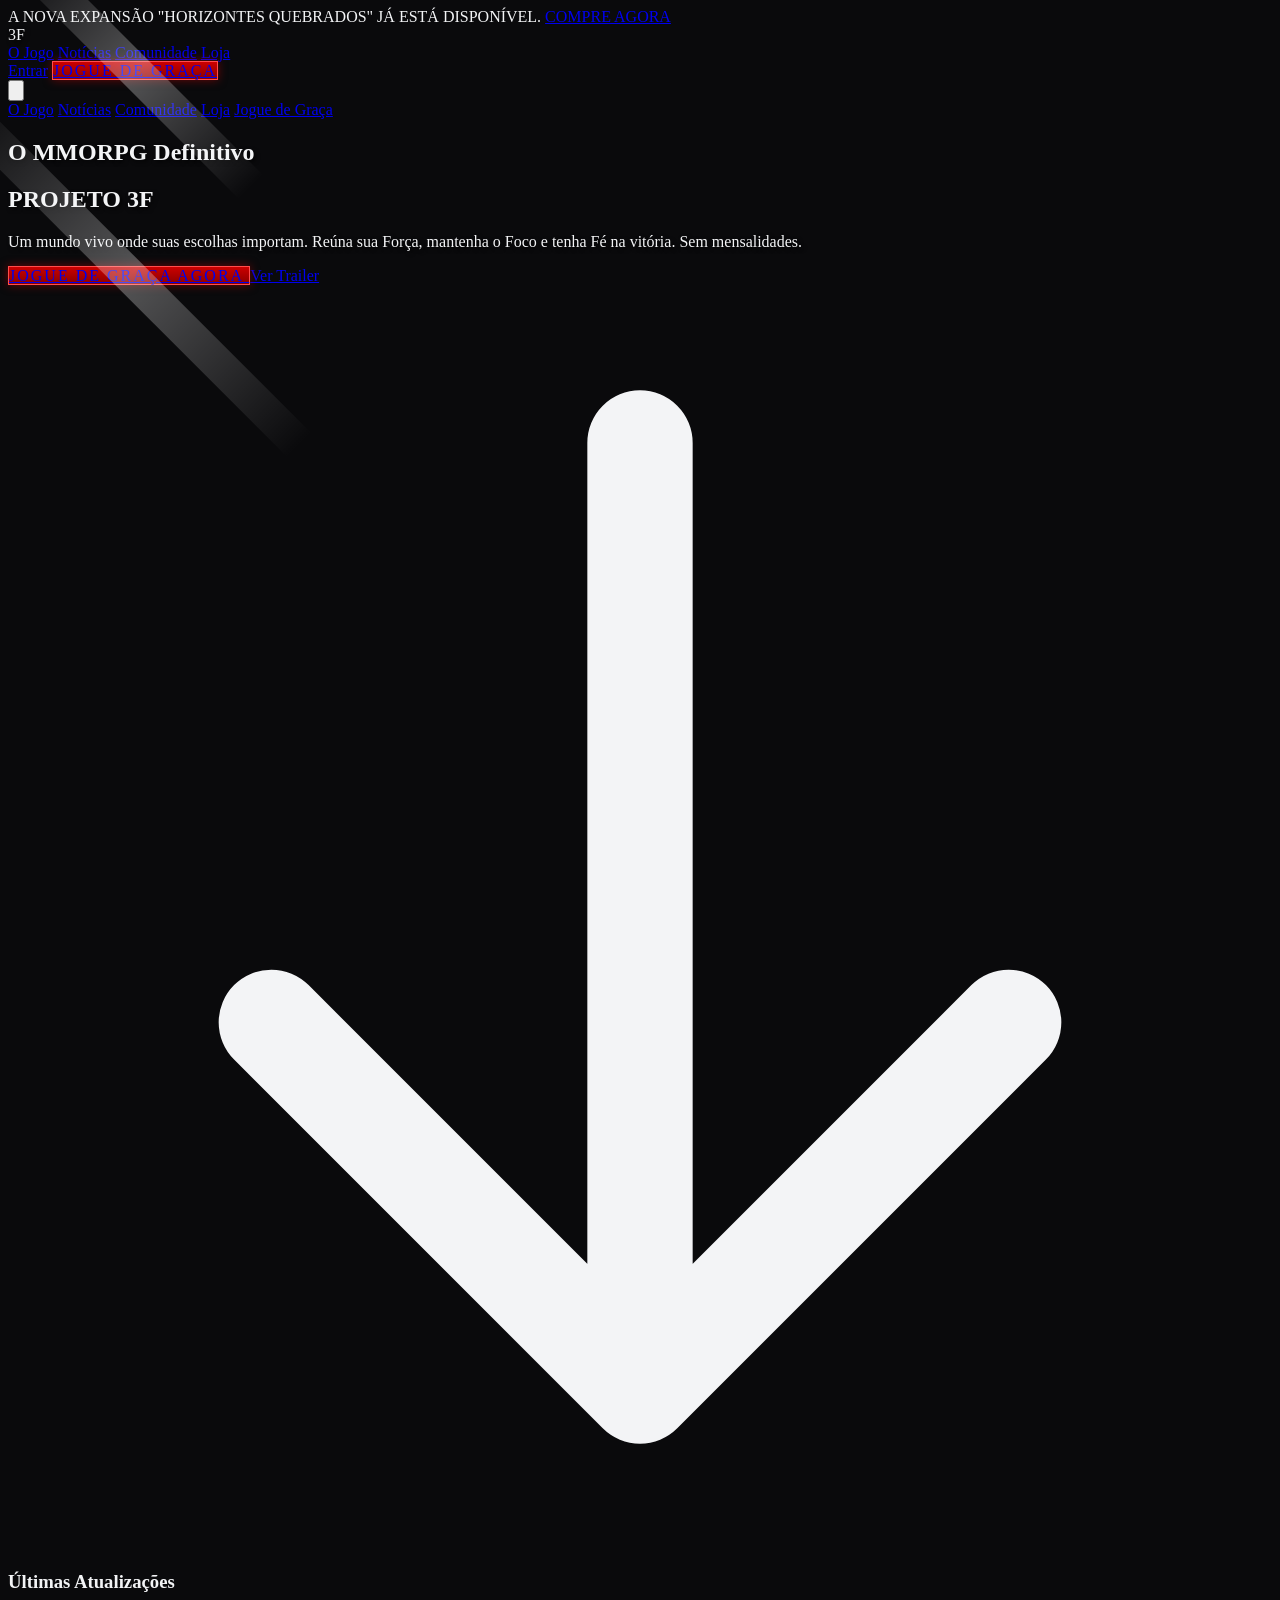
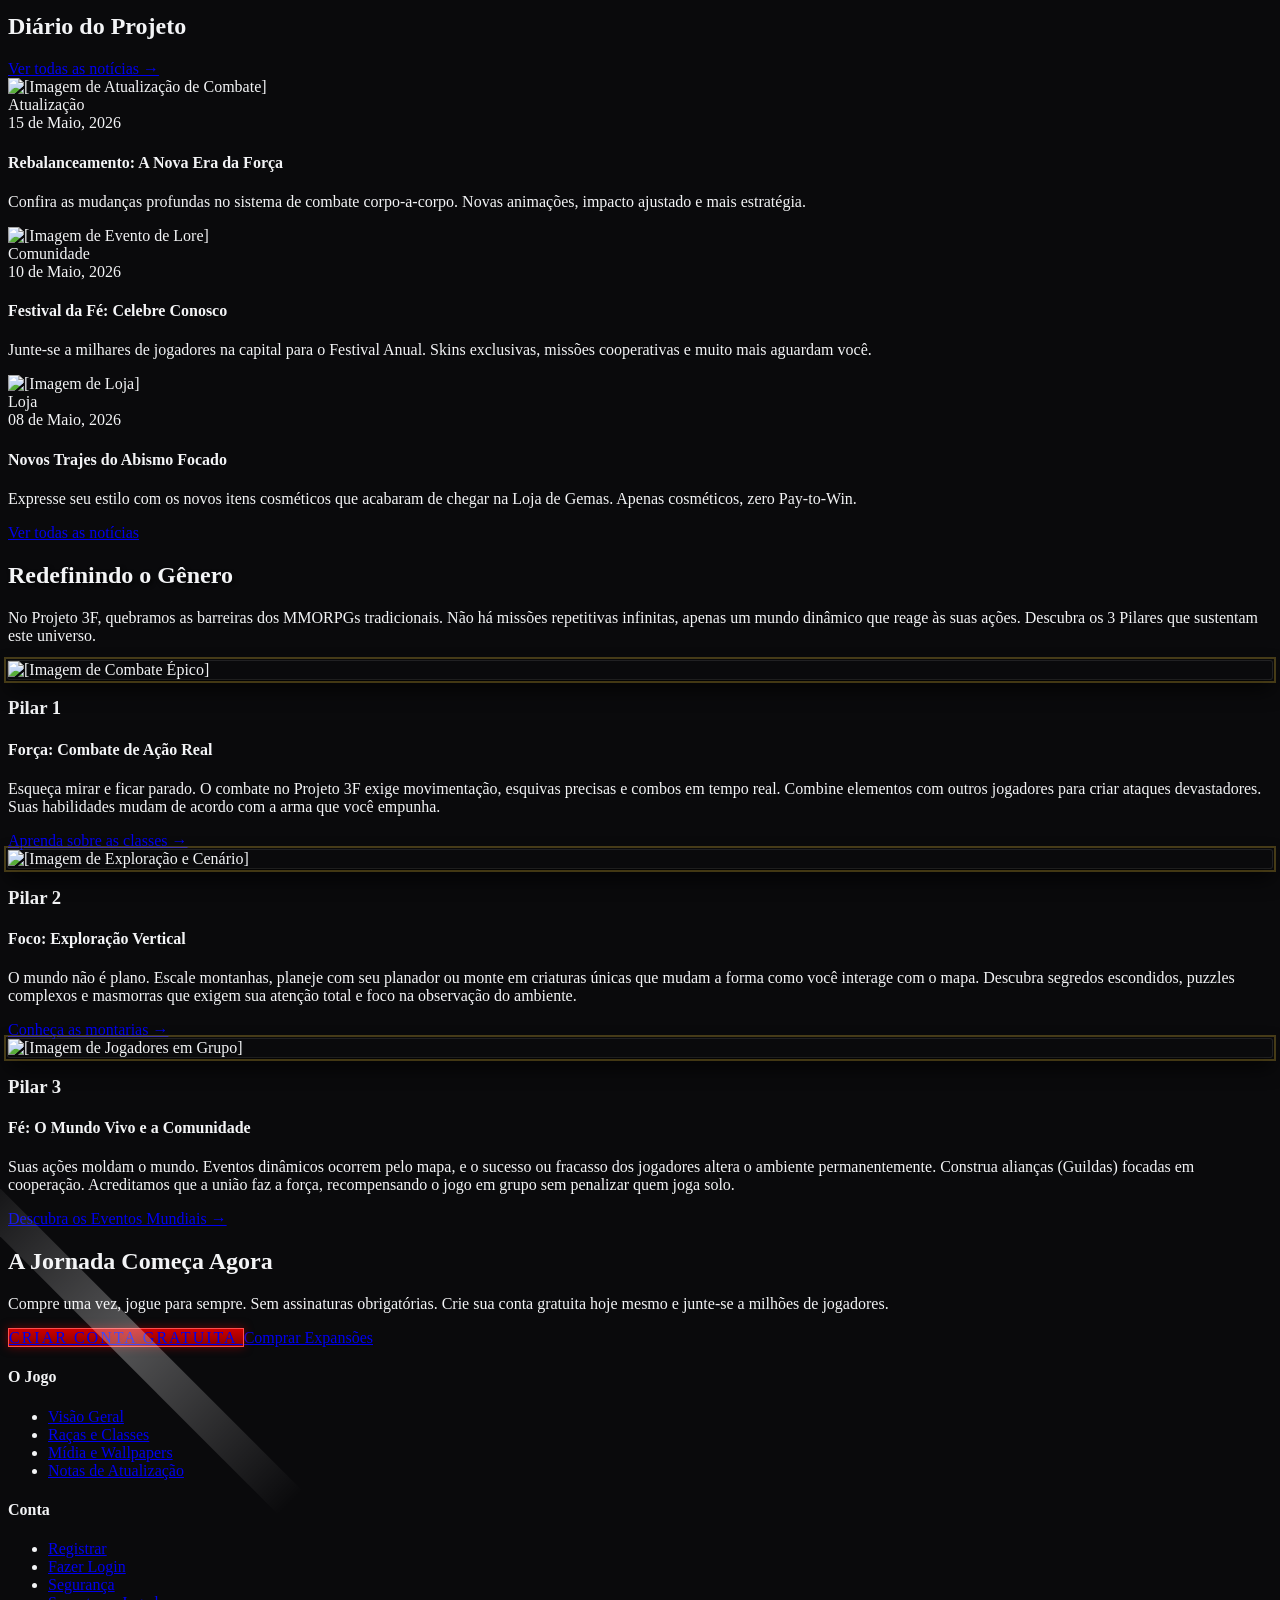
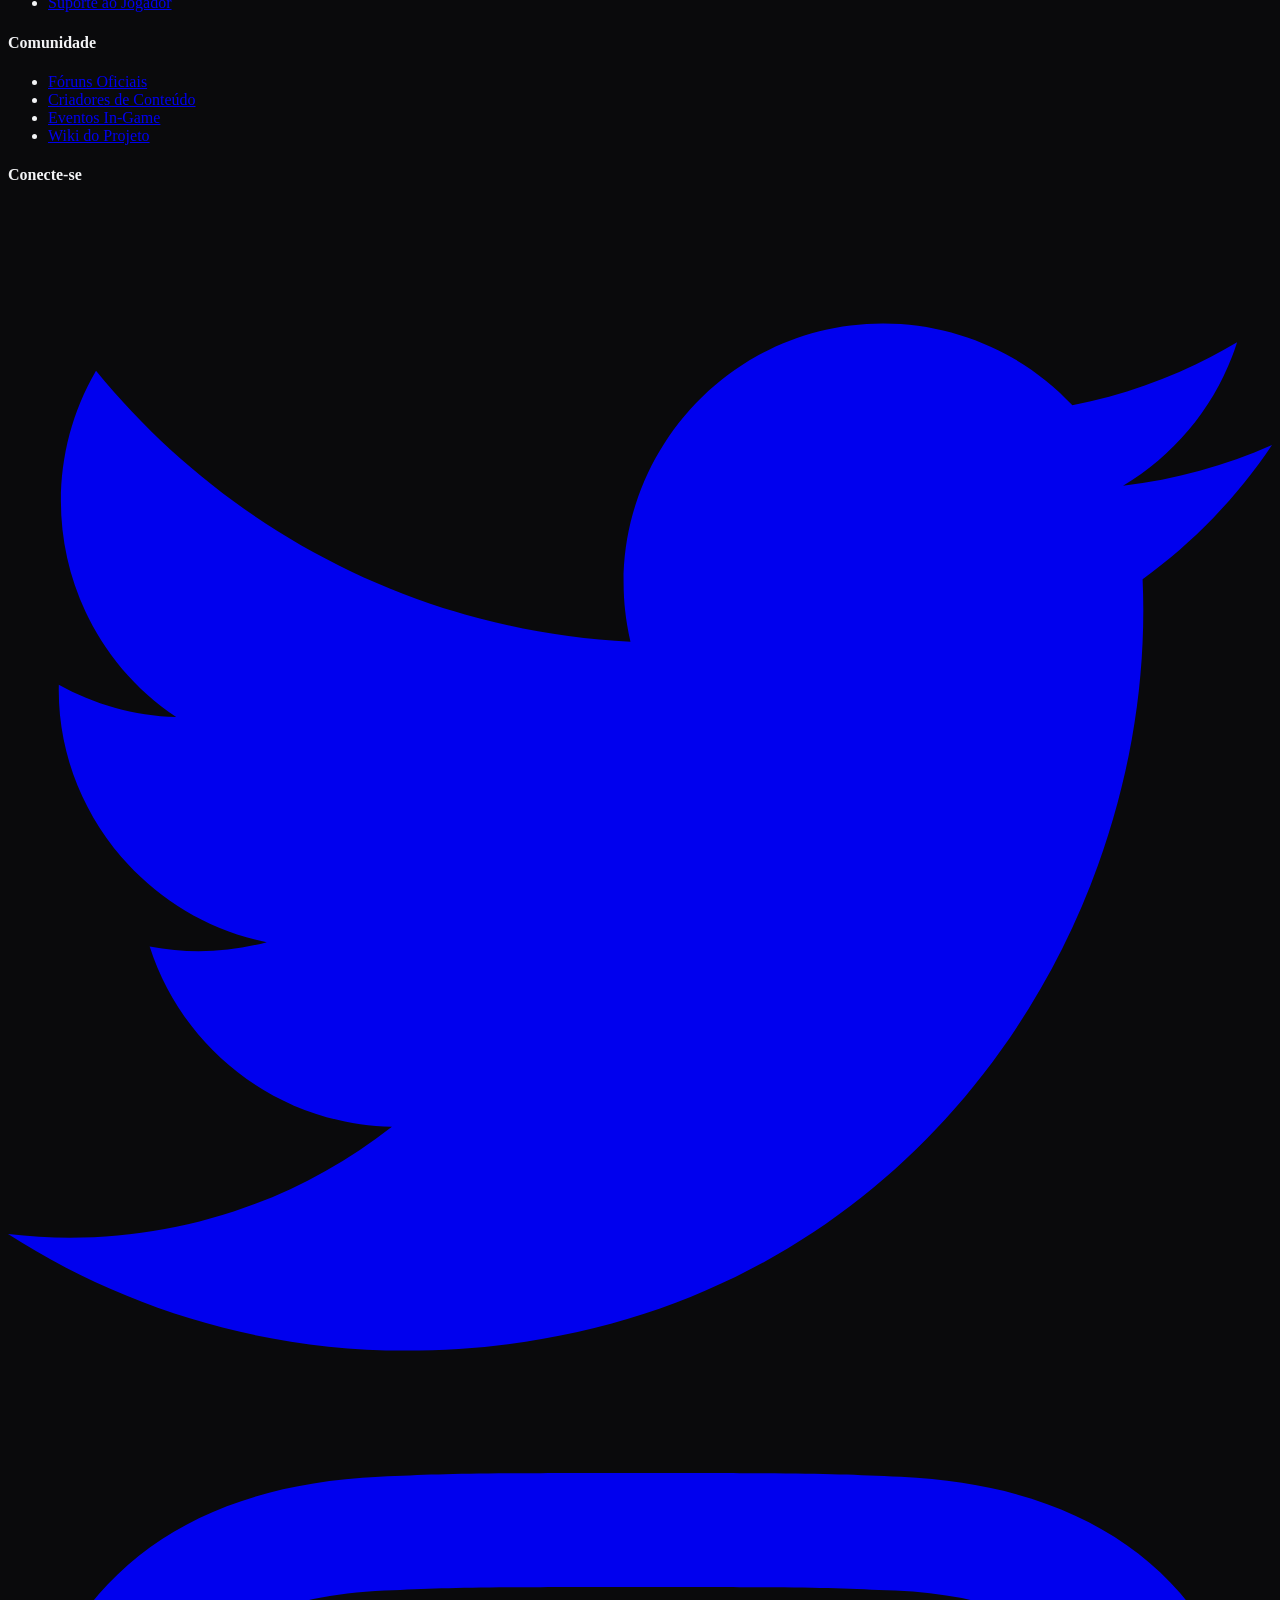
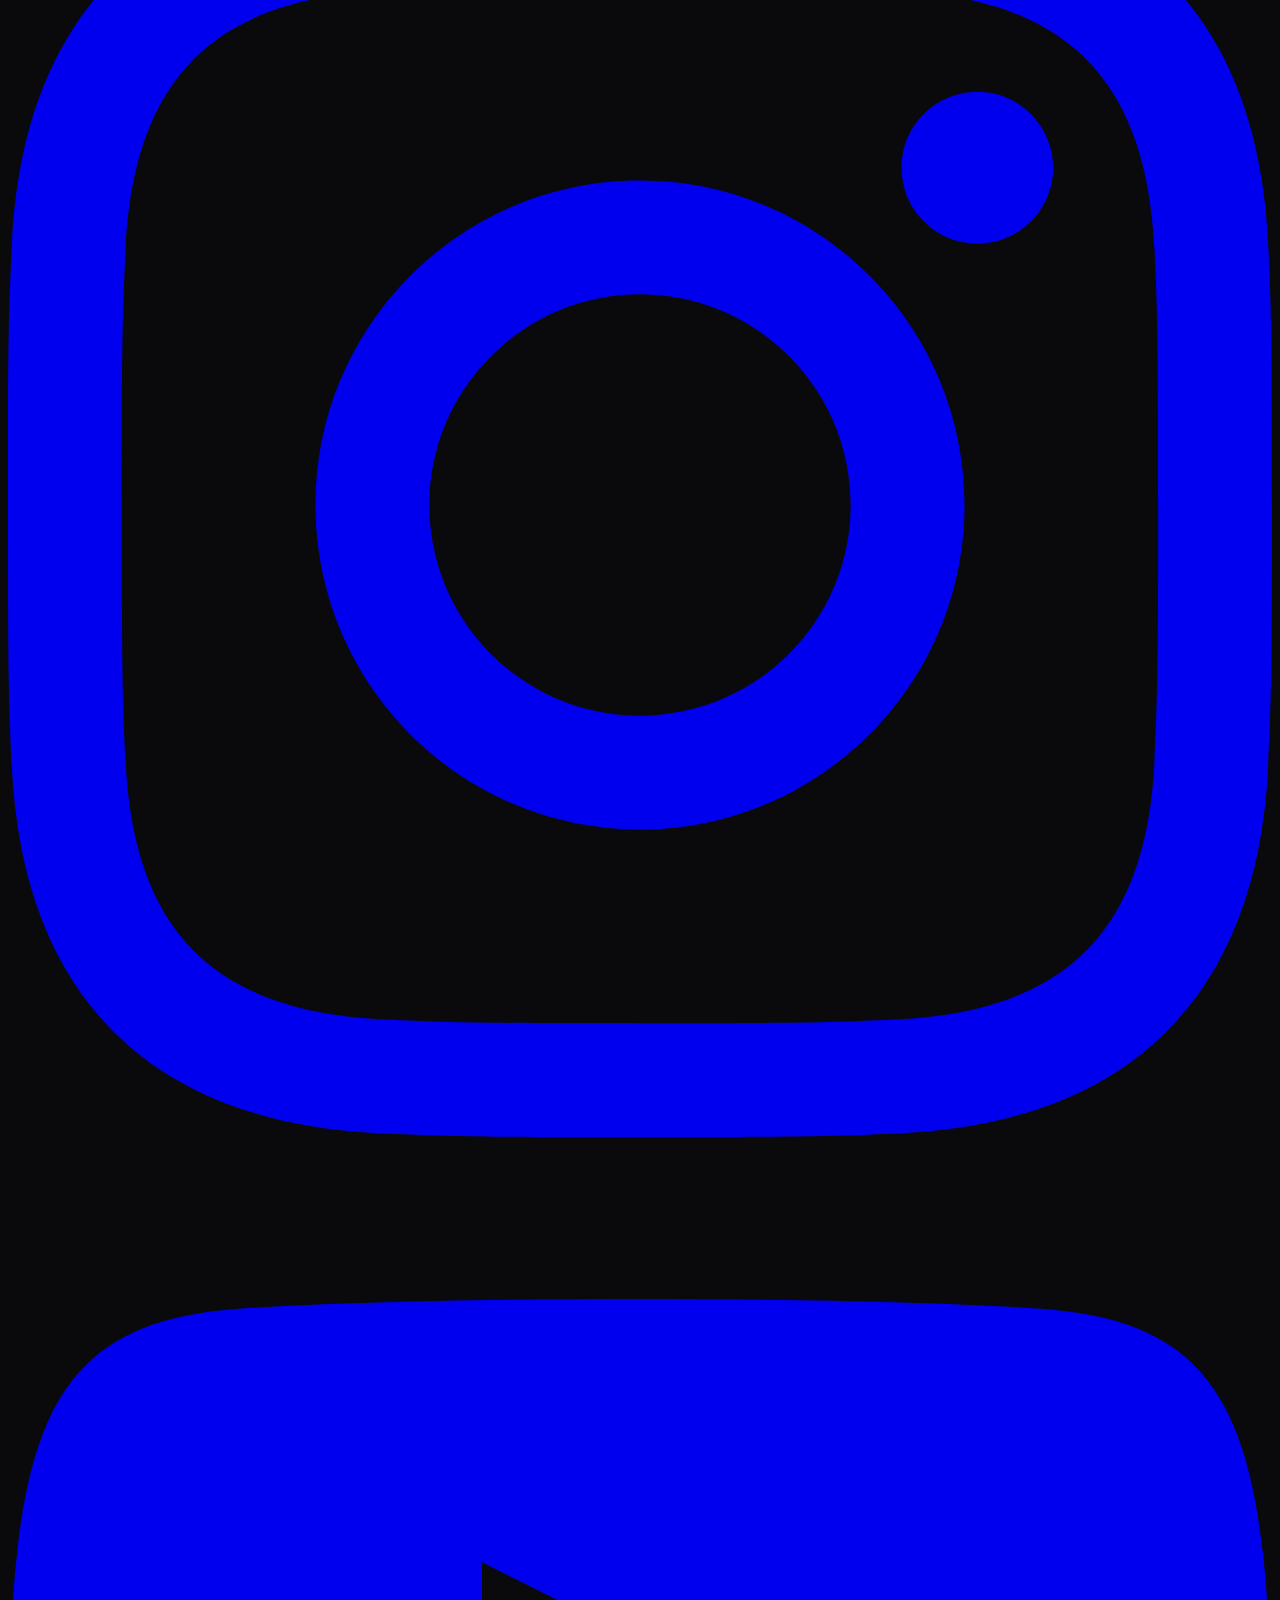
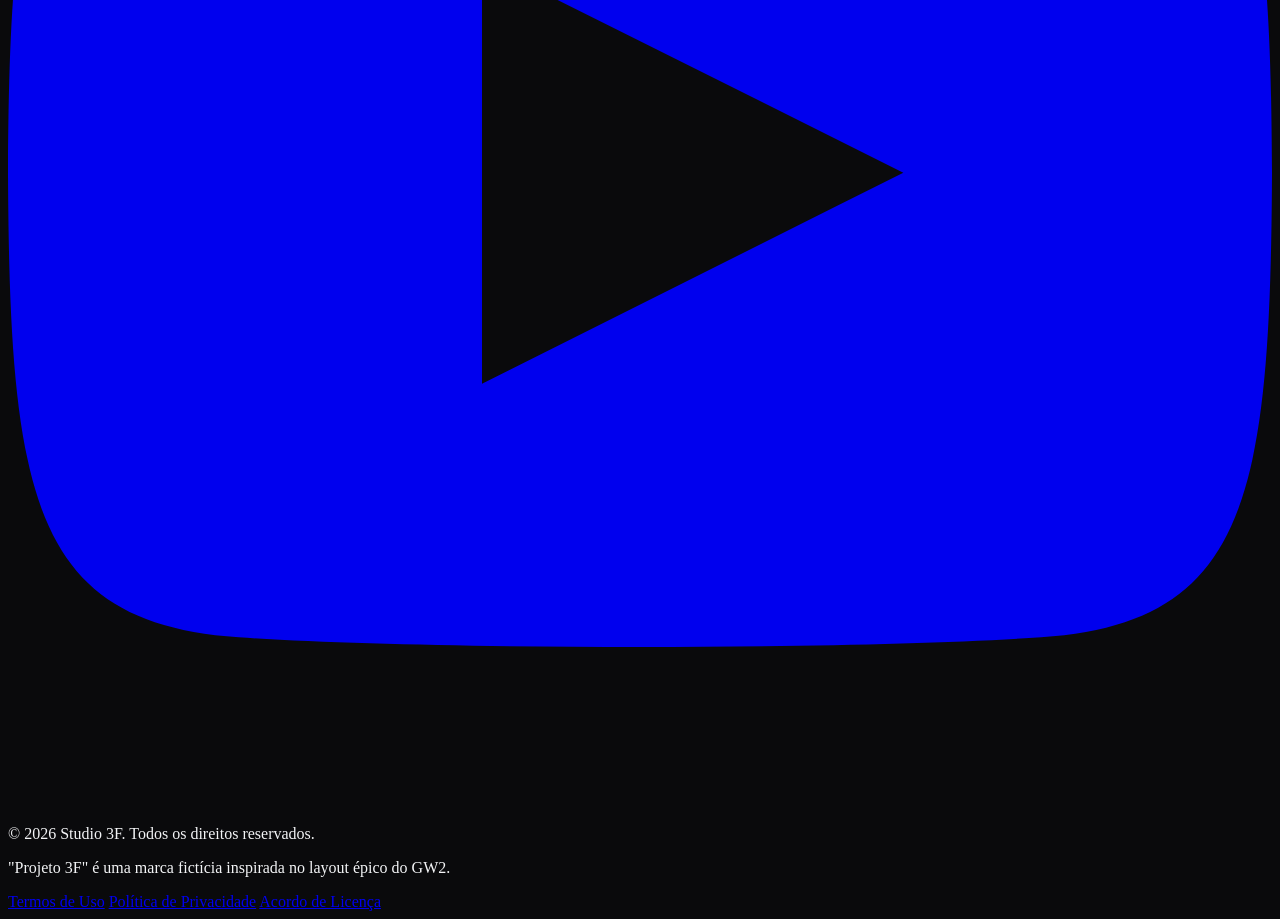
==== index.html @ ea194dcd "Adicionando o arquivo do site PJ 3F" ====
<!DOCTYPE html>
<html lang="pt-BR">
<head>
    <meta charset="UTF-8">
    <meta name="viewport" content="width=device-width, initial-scale=1.0">
    <title>Projeto 3F | Força, Foco e Fé</title>
    <script src="https://cdn.tailwindcss.com"></script>
    <link href="https://fonts.googleapis.com/css2?family=Cinzel:wght@400;600;700;900&family=Montserrat:wght@300;400;600;700&display=swap" rel="stylesheet">

    <script>
        tailwind.config = {
            theme: {
                extend: {
                    colors: {
                        'brand-dark': '#0a0a0c',
                        'brand-gray': '#1c1c1e',
                        'brand-red': '#cc0000',
                        'brand-red-light': '#ff1a1a',
                        'brand-gold': '#d4af37',
                    },
                    fontFamily: {
                        'title': ['Cinzel', 'serif'],
                        'body': ['Montserrat', 'sans-serif'],
                    },
                    backgroundImage: {
                        'hero-pattern': "linear-gradient(to bottom, rgba(10, 10, 12, 0.3), rgba(10, 10, 12, 1)), url('https://images.unsplash.com/photo-1605606127190-ea202ea74408?q=80&w=2000&auto=format&fit=crop')",
                        'section-pattern': "linear-gradient(to bottom, rgba(28, 28, 30, 0.95), rgba(10, 10, 12, 1)), url('https://images.unsplash.com/photo-1578662996442-48f60103fc96?q=80&w=1920&auto=format&fit=crop')",
                    }
                }
            }
        }
    </script>
    <style>
        body {
            background-color: #0a0a0c;
            color: #f3f4f6;
            overflow-x: hidden;
        }

        /* Botão Estilo GW2 */
        .btn-epic {
            background: linear-gradient(180deg, #cc0000 0%, #8b0000 100%);
            border: 1px solid #ff4d4d;
            box-shadow: 0 0 10px rgba(204, 0, 0, 0.5);
            transition: all 0.3s ease;
            text-transform: uppercase;
            letter-spacing: 2px;
            position: relative;
            overflow: hidden;
        }

        .btn-epic:hover {
            background: linear-gradient(180deg, #ff1a1a 0%, #cc0000 100%);
            box-shadow: 0 0 20px rgba(255, 26, 26, 0.8);
            transform: translateY(-2px);
        }

        .btn-epic::after {
            content: '';
            position: absolute;
            top: -50%;
            left: -50%;
            width: 200%;
            height: 200%;
            background: linear-gradient(to right, rgba(255,255,255,0) 0%, rgba(255,255,255,0.3) 50%, rgba(255,255,255,0) 100%);
            transform: rotate(45deg);
            animation: shine 3s infinite;
        }

        @keyframes shine {
            0% { left: -100%; }
            20% { left: 100%; }
            100% { left: 100%; }
        }

        /* Efeito de pincelada/borda rasgada nas imagens */
        .brush-border {
            border-radius: 2px;
            box-shadow: 0 0 0 1px rgba(255,255,255,0.1), 0 10px 20px rgba(0,0,0,0.8);
            position: relative;
        }

        .brush-border::before {
            content: '';
            position: absolute;
            inset: -4px;
            border: 2px solid #d4af37;
            opacity: 0.3;
            pointer-events: none;
        }

        /* Navbar Scrolled State */
        .nav-scrolled {
            background-color: rgba(10, 10, 12, 0.95);
            backdrop-filter: blur(10px);
            box-shadow: 0 4px 20px rgba(0, 0, 0, 0.8);
        }

        .text-shadow {
            text-shadow: 2px 2px 4px rgba(0,0,0,0.8);
        }
    </style>
</head>
<body class="font-body antialiased">

    <!-- Top Announcement Bar -->
    <div class="bg-brand-red text-white text-center py-2 text-sm font-semibold tracking-wider relative z-50">
        A NOVA EXPANSÃO "HORIZONTES QUEBRADOS" JÁ ESTÁ DISPONÍVEL. <a href="#" class="underline hover:text-brand-gold transition-colors">COMPRE AGORA</a>
    </div>

    <!-- Navigation -->
    <header id="navbar" class="fixed w-full top-0 transition-all duration-300 z-40 mt-9">
        <div class="max-w-7xl mx-auto px-4 sm:px-6 lg:px-8">
            <div class="flex justify-between items-center h-20">

                <!-- Logo -->
                <div class="flex-shrink-0 flex items-center cursor-pointer">
                    <span class="font-title font-black text-3xl text-white tracking-widest text-shadow">
                        3<span class="text-brand-red">F</span>
                    </span>
                </div>

                <!-- Desktop Menu -->
                <nav class="hidden md:flex space-x-8 items-center">
                    <a href="#o-jogo" class="text-gray-300 hover:text-white font-semibold text-sm tracking-widest uppercase transition-colors">O Jogo</a>
                    <a href="#noticias" class="text-gray-300 hover:text-white font-semibold text-sm tracking-widest uppercase transition-colors">Notícias</a>
                    <a href="#comunidade" class="text-gray-300 hover:text-white font-semibold text-sm tracking-widest uppercase transition-colors">Comunidade</a>
                    <a href="#loja" class="text-brand-gold hover:text-yellow-300 font-semibold text-sm tracking-widest uppercase transition-colors">Loja</a>
                </nav>

                <!-- CTA Buttons -->
                <div class="hidden md:flex items-center space-x-4">
                    <a href="#" class="text-gray-300 hover:text-white font-semibold text-sm uppercase">Entrar</a>
                    <a href="#" class="btn-epic text-white px-6 py-2 rounded font-title font-bold text-sm">
                        Jogue de Graça
                    </a>
                </div>

                <!-- Mobile menu button -->
                <div class="md:hidden flex items-center">
                    <button id="mobile-menu-btn" class="text-gray-300 hover:text-white focus:outline-none">
                        <svg class="h-8 w-8" fill="none" viewBox="0 0 24 24" stroke="currentColor">
                            <path stroke-linecap="round" stroke-linejoin="round" stroke-width="2" d="M4 6h16M4 12h16M4 18h16"/>
                        </svg>
                    </button>
                </div>
            </div>
        </div>

        <!-- Mobile Menu -->
        <div id="mobile-menu" class="hidden md:hidden bg-brand-dark border-t border-gray-800">
            <div class="px-2 pt-2 pb-3 space-y-1 sm:px-3">
                <a href="#o-jogo" class="block px-3 py-2 text-base font-medium text-gray-300 hover:text-white hover:bg-gray-800">O Jogo</a>
                <a href="#noticias" class="block px-3 py-2 text-base font-medium text-gray-300 hover:text-white hover:bg-gray-800">Notícias</a>
                <a href="#comunidade" class="block px-3 py-2 text-base font-medium text-gray-300 hover:text-white hover:bg-gray-800">Comunidade</a>
                <a href="#loja" class="block px-3 py-2 text-base font-medium text-brand-gold hover:text-yellow-300 hover:bg-gray-800">Loja</a>
                <a href="#" class="block px-3 py-2 text-base font-medium text-brand-red text-center mt-4 border border-brand-red rounded">Jogue de Graça</a>
            </div>
        </div>
    </header>

    <!-- Hero Section -->
    <section class="relative h-screen flex items-center justify-center bg-hero-pattern bg-cover bg-center bg-no-repeat bg-fixed">
        <div class="absolute inset-0 bg-gradient-to-t from-brand-dark via-transparent to-transparent"></div>

        <div class="relative z-10 text-center px-4 max-w-5xl mx-auto mt-20">
            <h2 class="text-brand-gold font-title tracking-[0.2em] text-sm md:text-xl mb-4 uppercase text-shadow">O MMORPG Definitivo</h2>
            <h1 class="font-title font-black text-5xl md:text-7xl lg:text-9xl text-white mb-6 tracking-tighter text-shadow leading-none">
                PROJETO <span class="text-brand-red">3F</span>
            </h1>
            <p class="text-lg md:text-2xl text-gray-300 mb-10 font-light max-w-3xl mx-auto text-shadow">
                Um mundo vivo onde suas escolhas importam. Reúna sua Força, mantenha o Foco e tenha Fé na vitória. Sem mensalidades.
            </p>
            <div class="flex flex-col sm:flex-row justify-center items-center gap-6">
                <a href="#" class="btn-epic text-white px-10 py-4 rounded font-title font-bold text-lg md:text-xl w-full sm:w-auto">
                    Jogue de Graça Agora
                </a>
                <a href="#" class="text-white hover:text-brand-gold border-b-2 border-transparent hover:border-brand-gold transition-all duration-300 font-semibold tracking-widest uppercase text-sm">
                    Ver Trailer
                </a>
            </div>
        </div>

        <!-- Scroll indicator -->
        <div class="absolute bottom-10 left-1/2 transform -translate-x-1/2 animate-bounce">
            <svg class="w-6 h-6 text-gray-400" fill="none" stroke="currentColor" viewBox="0 0 24 24">
                <path stroke-linecap="round" stroke-linejoin="round" stroke-width="2" d="M19 14l-7 7m0 0l-7-7m7 7V3"></path>
            </svg>
        </div>
    </section>

    <!-- Últimas Notícias (News Section) -->
    <section id="noticias" class="py-20 bg-brand-dark">
        <div class="max-w-7xl mx-auto px-4 sm:px-6 lg:px-8">
            <div class="flex justify-between items-end mb-12 border-b border-gray-800 pb-4">
                <div>
                    <h3 class="text-brand-red font-title text-xl tracking-widest uppercase mb-1">Últimas Atualizações</h3>
                    <h2 class="font-title text-3xl md:text-4xl font-bold text-white">Diário do Projeto</h2>
                </div>
                <a href="#" class="hidden md:block text-brand-gold hover:text-white transition-colors uppercase tracking-widest text-sm font-semibold">Ver todas as notícias &rarr;</a>
            </div>

            <div class="grid grid-cols-1 md:grid-cols-3 gap-8">
                <!-- Card 1 -->
                <article class="bg-brand-gray group cursor-pointer border border-gray-800 hover:border-brand-red transition-colors duration-300 rounded overflow-hidden">
                    <div class="h-48 overflow-hidden relative">
                        <div class="absolute inset-0 bg-black opacity-0 group-hover:opacity-20 transition-opacity z-10"></div>
                        <img src="https://images.unsplash.com/photo-1542751371-adc38448a05e?q=80&w=800&auto=format&fit=crop" alt="[Imagem de Atualização de Combate]" class="w-full h-full object-cover transform group-hover:scale-105 transition-transform duration-500">
                        <div class="absolute top-4 left-4 bg-brand-red text-white text-xs font-bold px-2 py-1 uppercase z-20">Atualização</div>
                    </div>
                    <div class="p-6">
                        <time class="text-gray-500 text-sm mb-2 block">15 de Maio, 2026</time>
                        <h4 class="font-title text-xl font-bold text-white mb-3 group-hover:text-brand-gold transition-colors">Rebalanceamento: A Nova Era da Força</h4>
                        <p class="text-gray-400 text-sm line-clamp-3">Confira as mudanças profundas no sistema de combate corpo-a-corpo. Novas animações, impacto ajustado e mais estratégia.</p>
                    </div>
                </article>

                <!-- Card 2 -->
                <article class="bg-brand-gray group cursor-pointer border border-gray-800 hover:border-brand-red transition-colors duration-300 rounded overflow-hidden">
                    <div class="h-48 overflow-hidden relative">
                        <div class="absolute inset-0 bg-black opacity-0 group-hover:opacity-20 transition-opacity z-10"></div>
                        <img src="https://images.unsplash.com/photo-1518709268805-4e9042af9f23?q=80&w=800&auto=format&fit=crop" alt="[Imagem de Evento de Lore]" class="w-full h-full object-cover transform group-hover:scale-105 transition-transform duration-500">
                        <div class="absolute top-4 left-4 bg-brand-gold text-brand-dark text-xs font-bold px-2 py-1 uppercase z-20">Comunidade</div>
                    </div>
                    <div class="p-6">
                        <time class="text-gray-500 text-sm mb-2 block">10 de Maio, 2026</time>
                        <h4 class="font-title text-xl font-bold text-white mb-3 group-hover:text-brand-gold transition-colors">Festival da Fé: Celebre Conosco</h4>
                        <p class="text-gray-400 text-sm line-clamp-3">Junte-se a milhares de jogadores na capital para o Festival Anual. Skins exclusivas, missões cooperativas e muito mais aguardam você.</p>
                    </div>
                </article>

                <!-- Card 3 -->
                <article class="bg-brand-gray group cursor-pointer border border-gray-800 hover:border-brand-red transition-colors duration-300 rounded overflow-hidden">
                    <div class="h-48 overflow-hidden relative">
                        <div class="absolute inset-0 bg-black opacity-0 group-hover:opacity-20 transition-opacity z-10"></div>
                        <img src="https://images.unsplash.com/photo-1604028297199-a314d5958f26?q=80&w=800&auto=format&fit=crop" alt="[Imagem de Loja]" class="w-full h-full object-cover transform group-hover:scale-105 transition-transform duration-500">
                        <div class="absolute top-4 left-4 bg-blue-600 text-white text-xs font-bold px-2 py-1 uppercase z-20">Loja</div>
                    </div>
                    <div class="p-6">
                        <time class="text-gray-500 text-sm mb-2 block">08 de Maio, 2026</time>
                        <h4 class="font-title text-xl font-bold text-white mb-3 group-hover:text-brand-gold transition-colors">Novos Trajes do Abismo Focado</h4>
                        <p class="text-gray-400 text-sm line-clamp-3">Expresse seu estilo com os novos itens cosméticos que acabaram de chegar na Loja de Gemas. Apenas cosméticos, zero Pay-to-Win.</p>
                    </div>
                </article>
            </div>

            <div class="mt-8 text-center md:hidden">
                <a href="#" class="text-brand-gold hover:text-white transition-colors uppercase tracking-widest text-sm font-semibold border-b border-brand-gold pb-1">Ver todas as notícias</a>
            </div>
        </div>
    </section>

    <!-- O Jogo (Features Section like GW2 "The Game" section) -->
    <section id="o-jogo" class="py-20 bg-section-pattern bg-cover bg-center bg-fixed">
        <div class="max-w-7xl mx-auto px-4 sm:px-6 lg:px-8">

            <!-- Intro -->
            <div class="text-center max-w-3xl mx-auto mb-20">
                <h2 class="font-title text-4xl md:text-5xl font-bold text-white mb-6 text-shadow">Redefinindo o Gênero</h2>
                <p class="text-gray-300 text-lg">No Projeto 3F, quebramos as barreiras dos MMORPGs tradicionais. Não há missões repetitivas infinitas, apenas um mundo dinâmico que reage às suas ações. Descubra os 3 Pilares que sustentam este universo.</p>
            </div>

            <!-- Feature 1: Força -->
            <div class="flex flex-col md:flex-row items-center gap-12 mb-24">
                <div class="w-full md:w-1/2">
                    <div class="brush-border">
                        <img src="https://images.unsplash.com/photo-1511512578047-dfb367046420?q=80&w=1000&auto=format&fit=crop" alt="[Imagem de Combate Épico]" class="w-full h-auto rounded">
                    </div>
                </div>
                <div class="w-full md:w-1/2">
                    <h3 class="text-brand-red font-title text-2xl mb-2 tracking-widest uppercase">Pilar 1</h3>
                    <h4 class="font-title text-3xl md:text-4xl font-bold text-white mb-6">Força: Combate de Ação Real</h4>
                    <p class="text-gray-300 mb-6 leading-relaxed">Esqueça mirar e ficar parado. O combate no Projeto 3F exige movimentação, esquivas precisas e combos em tempo real. Combine elementos com outros jogadores para criar ataques devastadores. Suas habilidades mudam de acordo com a arma que você empunha.</p>
                    <a href="#" class="text-white hover:text-brand-gold border-b border-brand-red pb-1 uppercase tracking-widest text-sm transition-colors">Aprenda sobre as classes &rarr;</a>
                </div>
            </div>

            <!-- Feature 2: Foco -->
            <div class="flex flex-col md:flex-row-reverse items-center gap-12 mb-24">
                <div class="w-full md:w-1/2">
                    <div class="brush-border">
                        <img src="https://images.unsplash.com/photo-1534447677768-be436bb09401?q=80&w=1000&auto=format&fit=crop" alt="[Imagem de Exploração e Cenário]" class="w-full h-auto rounded">
                    </div>
                </div>
                <div class="w-full md:w-1/2">
                    <h3 class="text-blue-500 font-title text-2xl mb-2 tracking-widest uppercase">Pilar 2</h3>
                    <h4 class="font-title text-3xl md:text-4xl font-bold text-white mb-6">Foco: Exploração Vertical</h4>
                    <p class="text-gray-300 mb-6 leading-relaxed">O mundo não é plano. Escale montanhas, planeje com seu planador ou monte em criaturas únicas que mudam a forma como você interage com o mapa. Descubra segredos escondidos, puzzles complexos e masmorras que exigem sua atenção total e foco na observação do ambiente.</p>
                    <a href="#" class="text-white hover:text-brand-gold border-b border-blue-500 pb-1 uppercase tracking-widest text-sm transition-colors">Conheça as montarias &rarr;</a>
                </div>
            </div>

            <!-- Feature 3: Fé -->
            <div class="flex flex-col md:flex-row items-center gap-12">
                <div class="w-full md:w-1/2">
                    <div class="brush-border">
                        <img src="https://images.unsplash.com/photo-1542751110-97427bbecf20?q=80&w=1000&auto=format&fit=crop" alt="[Imagem de Jogadores em Grupo]" class="w-full h-auto rounded">
                    </div>
                </div>
                <div class="w-full md:w-1/2">
                    <h3 class="text-brand-gold font-title text-2xl mb-2 tracking-widest uppercase">Pilar 3</h3>
                    <h4 class="font-title text-3xl md:text-4xl font-bold text-white mb-6">Fé: O Mundo Vivo e a Comunidade</h4>
                    <p class="text-gray-300 mb-6 leading-relaxed">Suas ações moldam o mundo. Eventos dinâmicos ocorrem pelo mapa, e o sucesso ou fracasso dos jogadores altera o ambiente permanentemente. Construa alianças (Guildas) focadas em cooperação. Acreditamos que a união faz a força, recompensando o jogo em grupo sem penalizar quem joga solo.</p>
                    <a href="#" class="text-white hover:text-brand-gold border-b border-brand-gold pb-1 uppercase tracking-widest text-sm transition-colors">Descubra os Eventos Mundiais &rarr;</a>
                </div>
            </div>

        </div>
    </section>

    <!-- Bottom CTA Section -->
    <section class="py-24 bg-brand-dark relative border-t-4 border-brand-red">
        <div class="absolute inset-0 opacity-10 bg-[url('https://www.transparenttextures.com/patterns/stardust.png')]"></div>
        <div class="max-w-4xl mx-auto px-4 text-center relative z-10">
            <h2 class="font-title font-bold text-4xl md:text-5xl text-white mb-6">A Jornada Começa Agora</h2>
            <p class="text-gray-400 text-xl mb-10">Compre uma vez, jogue para sempre. Sem assinaturas obrigatórias. Crie sua conta gratuita hoje mesmo e junte-se a milhões de jogadores.</p>
            <div class="flex flex-col sm:flex-row justify-center gap-4">
                <a href="#" class="btn-epic text-white px-8 py-4 rounded font-title font-bold text-lg w-full sm:w-auto">
                    Criar Conta Gratuita
                </a>
                <a href="#" class="bg-brand-gray border border-gray-600 hover:border-brand-gold hover:text-brand-gold text-white px-8 py-4 rounded font-title font-bold text-lg w-full sm:w-auto transition-all">
                    Comprar Expansões
                </a>
            </div>
        </div>
    </section>

    <!-- Footer -->
    <footer class="bg-[#050505] pt-16 pb-8 border-t border-gray-900">
        <div class="max-w-7xl mx-auto px-4 sm:px-6 lg:px-8">
            <div class="grid grid-cols-2 md:grid-cols-4 gap-8 mb-12">
                <!-- Col 1 -->
                <div>
                    <h4 class="font-title text-white font-bold mb-4 uppercase tracking-wider">O Jogo</h4>
                    <ul class="space-y-2 text-sm text-gray-400">
                        <li><a href="#" class="hover:text-brand-red transition-colors">Visão Geral</a></li>
                        <li><a href="#" class="hover:text-brand-red transition-colors">Raças e Classes</a></li>
                        <li><a href="#" class="hover:text-brand-red transition-colors">Mídia e Wallpapers</a></li>
                        <li><a href="#" class="hover:text-brand-red transition-colors">Notas de Atualização</a></li>
                    </ul>
                </div>
                <!-- Col 2 -->
                <div>
                    <h4 class="font-title text-white font-bold mb-4 uppercase tracking-wider">Conta</h4>
                    <ul class="space-y-2 text-sm text-gray-400">
                        <li><a href="#" class="hover:text-brand-red transition-colors">Registrar</a></li>
                        <li><a href="#" class="hover:text-brand-red transition-colors">Fazer Login</a></li>
                        <li><a href="#" class="hover:text-brand-red transition-colors">Segurança</a></li>
                        <li><a href="#" class="hover:text-brand-red transition-colors">Suporte ao Jogador</a></li>
                    </ul>
                </div>
                <!-- Col 3 -->
                <div>
                    <h4 class="font-title text-white font-bold mb-4 uppercase tracking-wider">Comunidade</h4>
                    <ul class="space-y-2 text-sm text-gray-400">
                        <li><a href="#" class="hover:text-brand-red transition-colors">Fóruns Oficiais</a></li>
                        <li><a href="#" class="hover:text-brand-red transition-colors">Criadores de Conteúdo</a></li>
                        <li><a href="#" class="hover:text-brand-red transition-colors">Eventos In-Game</a></li>
                        <li><a href="#" class="hover:text-brand-red transition-colors">Wiki do Projeto</a></li>
                    </ul>
                </div>
                <!-- Col 4 -->
                <div>
                    <h4 class="font-title text-white font-bold mb-4 uppercase tracking-wider">Conecte-se</h4>
                    <div class="flex space-x-4">
                        <!-- Redes Sociais Icons (SVG simples) -->
                        <a href="#" class="text-gray-400 hover:text-white transition-colors">
                            <svg class="w-6 h-6" fill="currentColor" viewBox="0 0 24 24"><path d="M24 4.557c-.883.392-1.832.656-2.828.775 1.017-.609 1.798-1.574 2.165-2.724-.951.564-2.005.974-3.127 1.195-.897-.957-2.178-1.555-3.594-1.555-3.179 0-5.515 2.966-4.797 6.045-4.091-.205-7.719-2.165-10.148-5.144-1.29 2.213-.669 5.108 1.523 6.574-.806-.026-1.566-.247-2.229-.616-.054 2.281 1.581 4.415 3.949 4.89-.693.188-1.452.232-2.224.084.626 1.956 2.444 3.379 4.6 3.419-2.07 1.623-4.678 2.348-7.29 2.04 2.179 1.397 4.768 2.212 7.548 2.212 9.142 0 14.307-7.721 13.995-14.646.962-.695 1.797-1.562 2.457-2.549z"/></svg>
                        </a>
                        <a href="#" class="text-gray-400 hover:text-white transition-colors">
                            <svg class="w-6 h-6" fill="currentColor" viewBox="0 0 24 24"><path d="M12 2.163c3.204 0 3.584.012 4.85.07 3.252.148 4.771 1.691 4.919 4.919.058 1.265.069 1.645.069 4.849 0 3.205-.012 3.584-.069 4.849-.149 3.225-1.664 4.771-4.919 4.919-1.266.058-1.644.07-4.85.07-3.204 0-3.584-.012-4.849-.07-3.26-.149-4.771-1.699-4.919-4.92-.058-1.265-.07-1.644-.07-4.849 0-3.204.013-3.583.07-4.849.149-3.227 1.664-4.771 4.919-4.919 1.266-.057 1.645-.069 4.849-.069zm0-2.163c-3.259 0-3.667.014-4.947.072-4.358.2-6.78 2.618-6.98 6.98-.059 1.281-.073 1.689-.073 4.948 0 3.259.014 3.668.072 4.948.2 4.358 2.618 6.78 6.98 6.98 1.281.058 1.689.072 4.948.072 3.259 0 3.668-.014 4.948-.072 4.354-.2 6.782-2.618 6.979-6.98.059-1.28.073-1.689.073-4.948 0-3.259-.014-3.667-.072-4.947-.196-4.354-2.617-6.78-6.979-6.98-1.281-.059-1.69-.073-4.949-.073zm0 5.838c-3.403 0-6.162 2.759-6.162 6.162s2.759 6.163 6.162 6.163 6.162-2.759 6.162-6.163c0-3.403-2.759-6.162-6.162-6.162zm0 10.162c-2.209 0-4-1.79-4-4 0-2.209 1.791-4 4-4s4 1.791 4 4c0 2.21-1.791 4-4 4zm6.406-11.845c-.796 0-1.441.645-1.441 1.44s.645 1.44 1.441 1.44c.795 0 1.439-.645 1.439-1.44s-.644-1.44-1.439-1.44z"/></svg>
                        </a>
                        <a href="#" class="text-gray-400 hover:text-white transition-colors">
                            <svg class="w-6 h-6" fill="currentColor" viewBox="0 0 24 24"><path d="M19.615 3.184c-3.604-.246-11.631-.245-15.23 0-3.897.266-4.356 2.62-4.385 8.816.029 6.185.484 8.549 4.385 8.816 3.6.245 11.626.246 15.23 0 3.897-.266 4.356-2.62 4.385-8.816-.029-6.185-.484-8.549-4.385-8.816zm-10.615 12.816v-8l8 3.993-8 4.007z"/></svg>
                        </a>
                    </div>
                </div>
            </div>

            <div class="border-t border-gray-800 pt-8 flex flex-col md:flex-row justify-between items-center text-xs text-gray-500">
                <div class="mb-4 md:mb-0 text-center md:text-left">
                    <p>&copy; 2026 Studio 3F. Todos os direitos reservados.</p>
                    <p class="mt-1">"Projeto 3F" é uma marca fictícia inspirada no layout épico do GW2.</p>
                </div>
                <div class="flex flex-wrap justify-center gap-4">
                    <a href="#" class="hover:text-gray-300">Termos de Uso</a>
                    <a href="#" class="hover:text-gray-300">Política de Privacidade</a>
                    <a href="#" class="hover:text-gray-300">Acordo de Licença</a>
                </div>
            </div>
        </div>
    </footer>

    <!-- Scripts para interação -->
    <script>
        // Navbar Scroll Effect (Igual ao site do GW2, fixando ao rolar)
        const navbar = document.getElementById('navbar');
        const announcementBar = document.querySelector('.bg-brand-red');

        window.addEventListener('scroll', () => {
            if (window.scrollY > 10) {
                navbar.classList.add('nav-scrolled');
                navbar.classList.remove('mt-9'); // Remove a margem da barra de anúncios
                navbar.style.top = '0';
            } else {
                navbar.classList.remove('nav-scrolled');
                navbar.classList.add('mt-9');
            }
        });

        // Mobile Menu Toggle
        const mobileBtn = document.getElementById('mobile-menu-btn');
        const mobileMenu = document.getElementById('mobile-menu');

        mobileBtn.addEventListener('click', () => {
            mobileMenu.classList.toggle('hidden');
        });

        // Smooth scroll para âncoras (opcional)
        document.querySelectorAll('a[href^="#"]').forEach(anchor => {
            anchor.addEventListener('click', function (e) {
                e.preventDefault();
                const targetId = this.getAttribute('href');
                if(targetId === '#') return;

                const targetElement = document.querySelector(targetId);
                if(targetElement) {
                    // Compensa o tamanho do header fixo
                    const headerOffset = 80;
                    const elementPosition = targetElement.getBoundingClientRect().top;
                    const offsetPosition = elementPosition + window.pageYOffset - headerOffset;

                    window.scrollTo({
                        top: offsetPosition,
                        behavior: "smooth"
                    });
                }
                // Fecha menu mobile ao clicar
                if(!mobileMenu.classList.contains('hidden')) {
                    mobileMenu.classList.add('hidden');
                }
            });
        });
    </script>
</body>
</html>
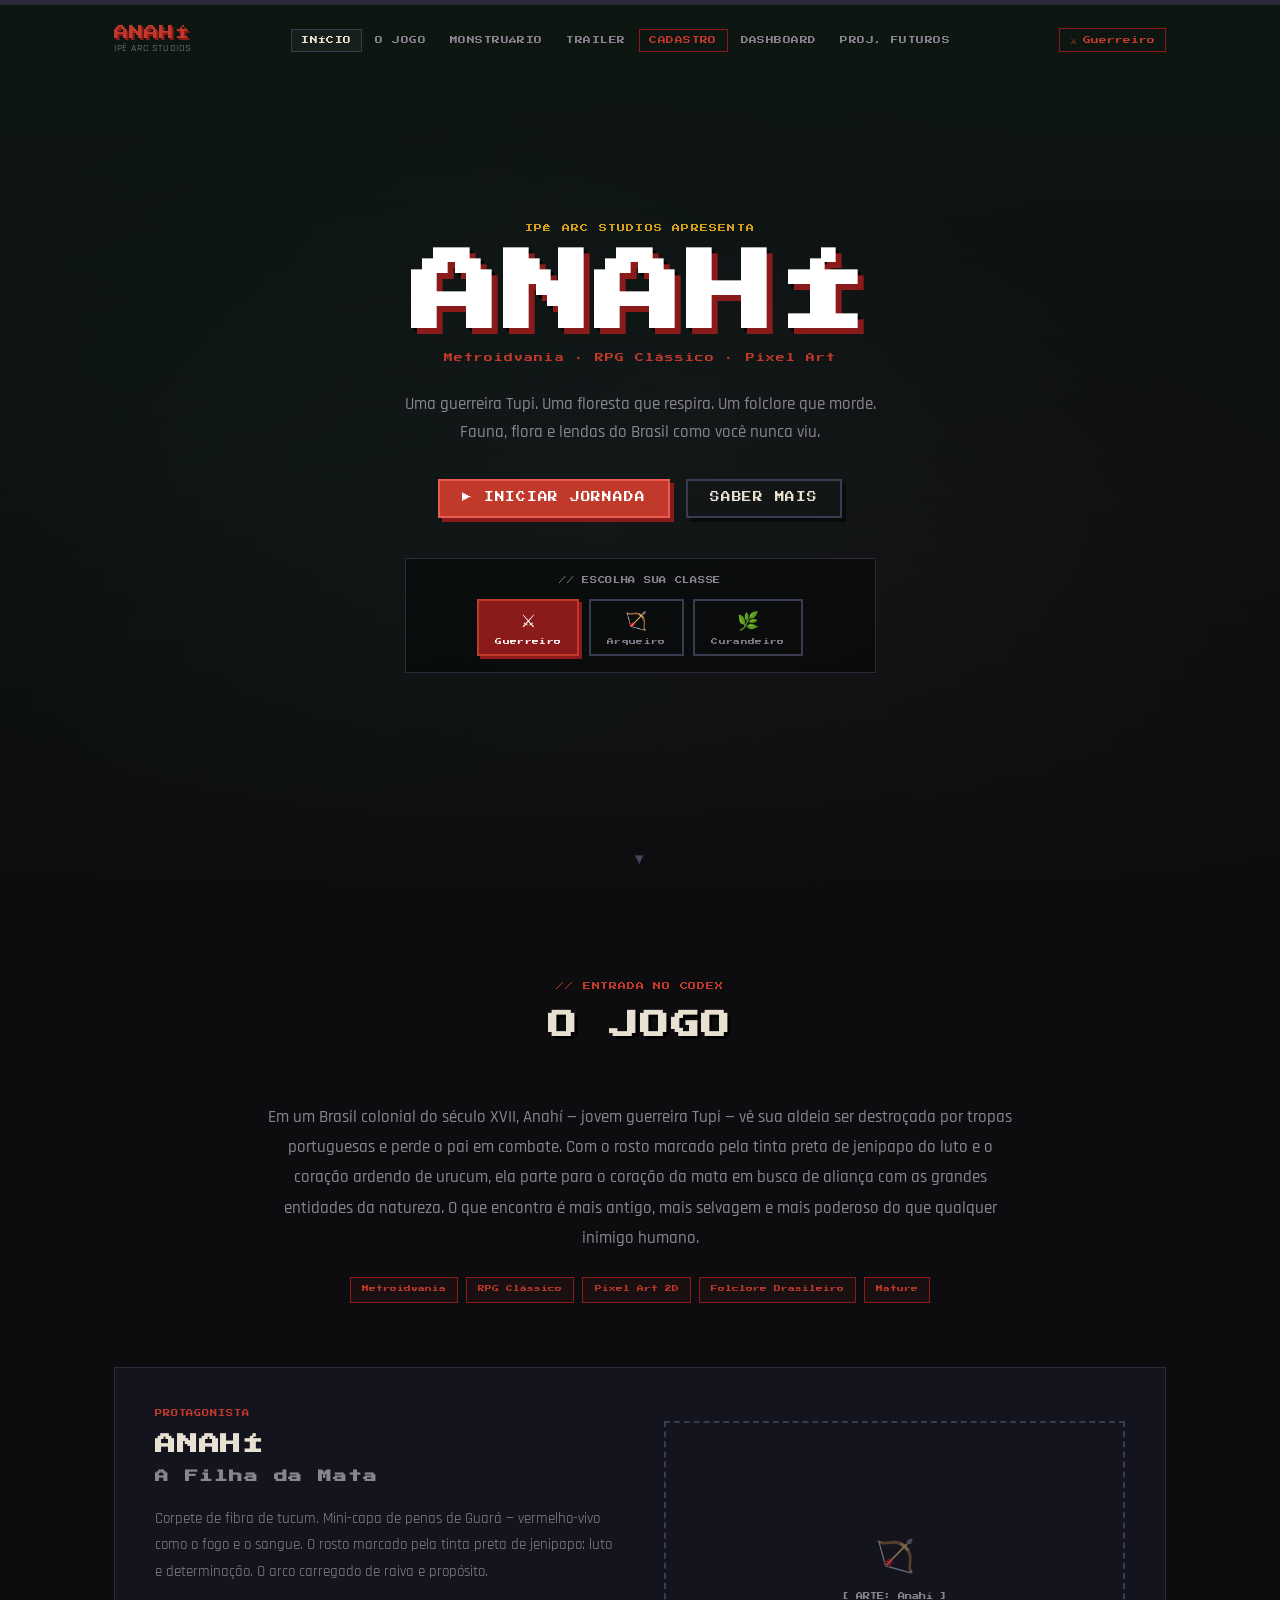
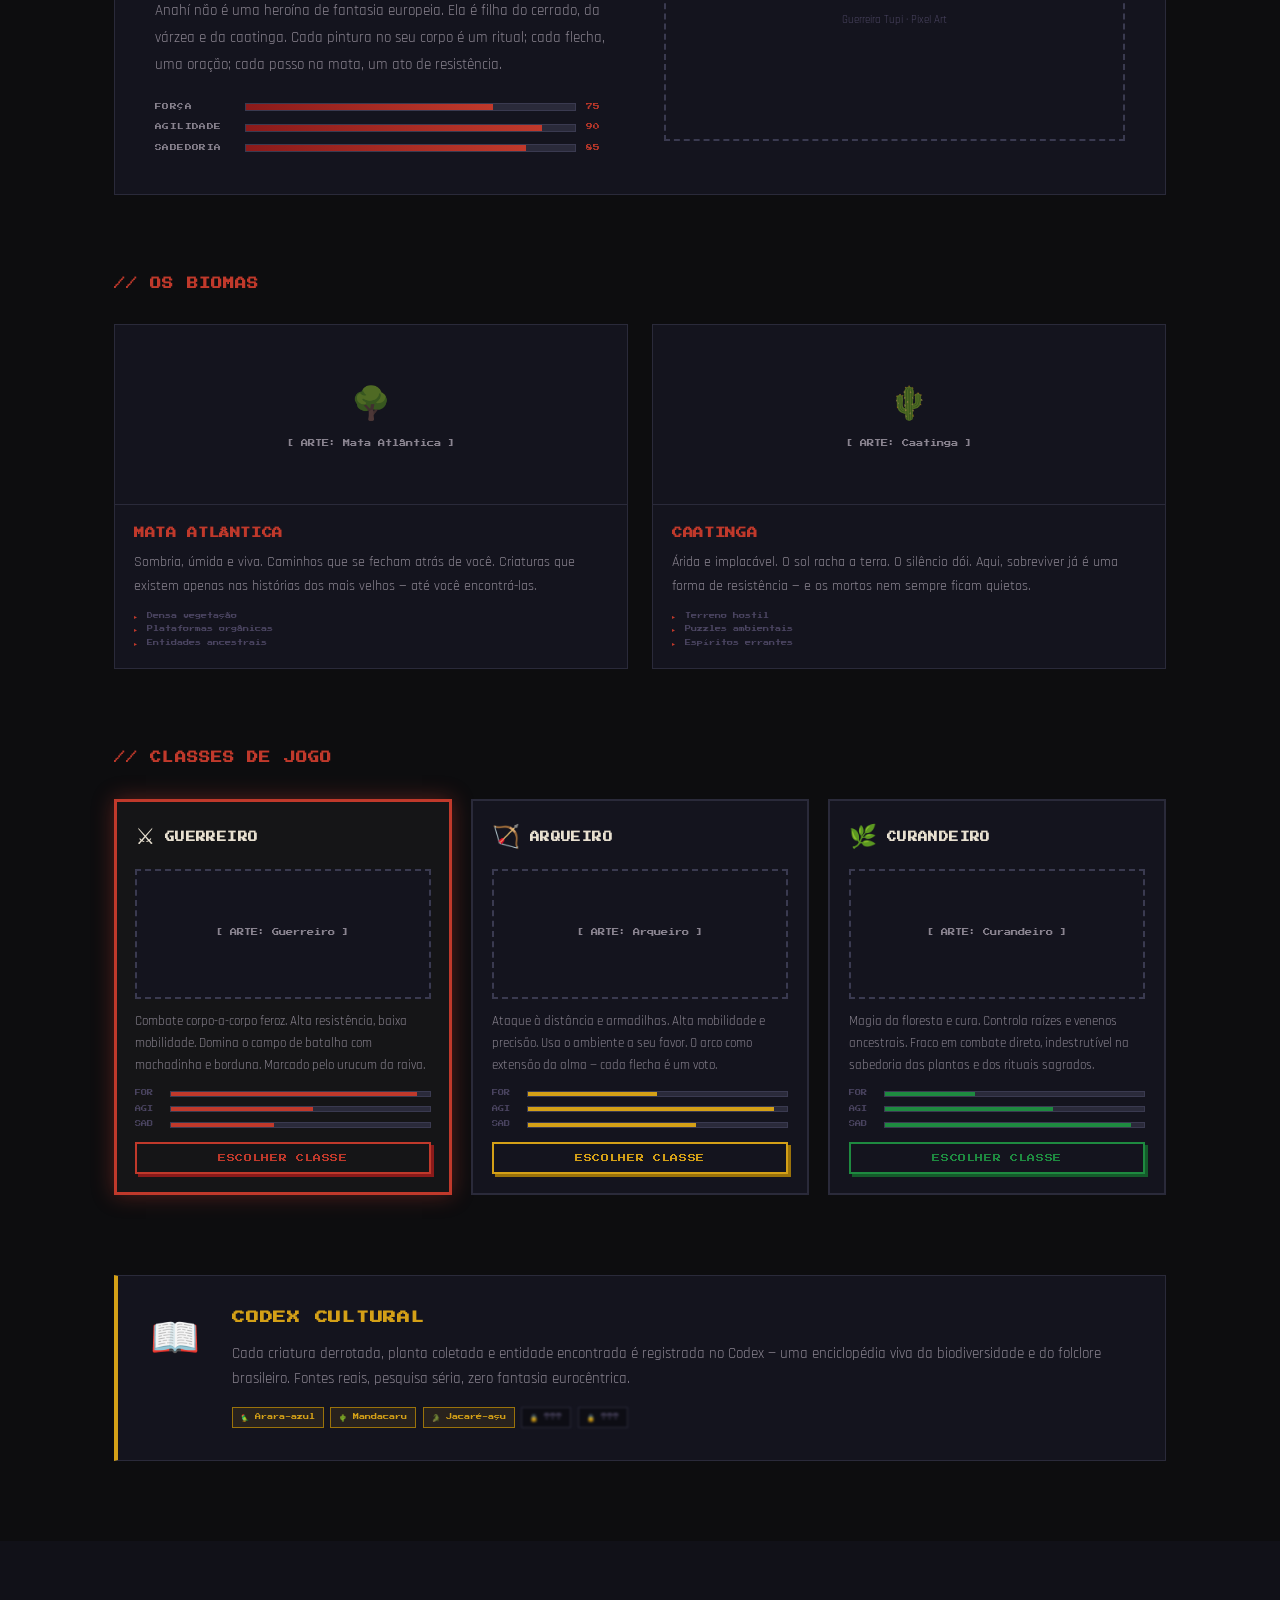
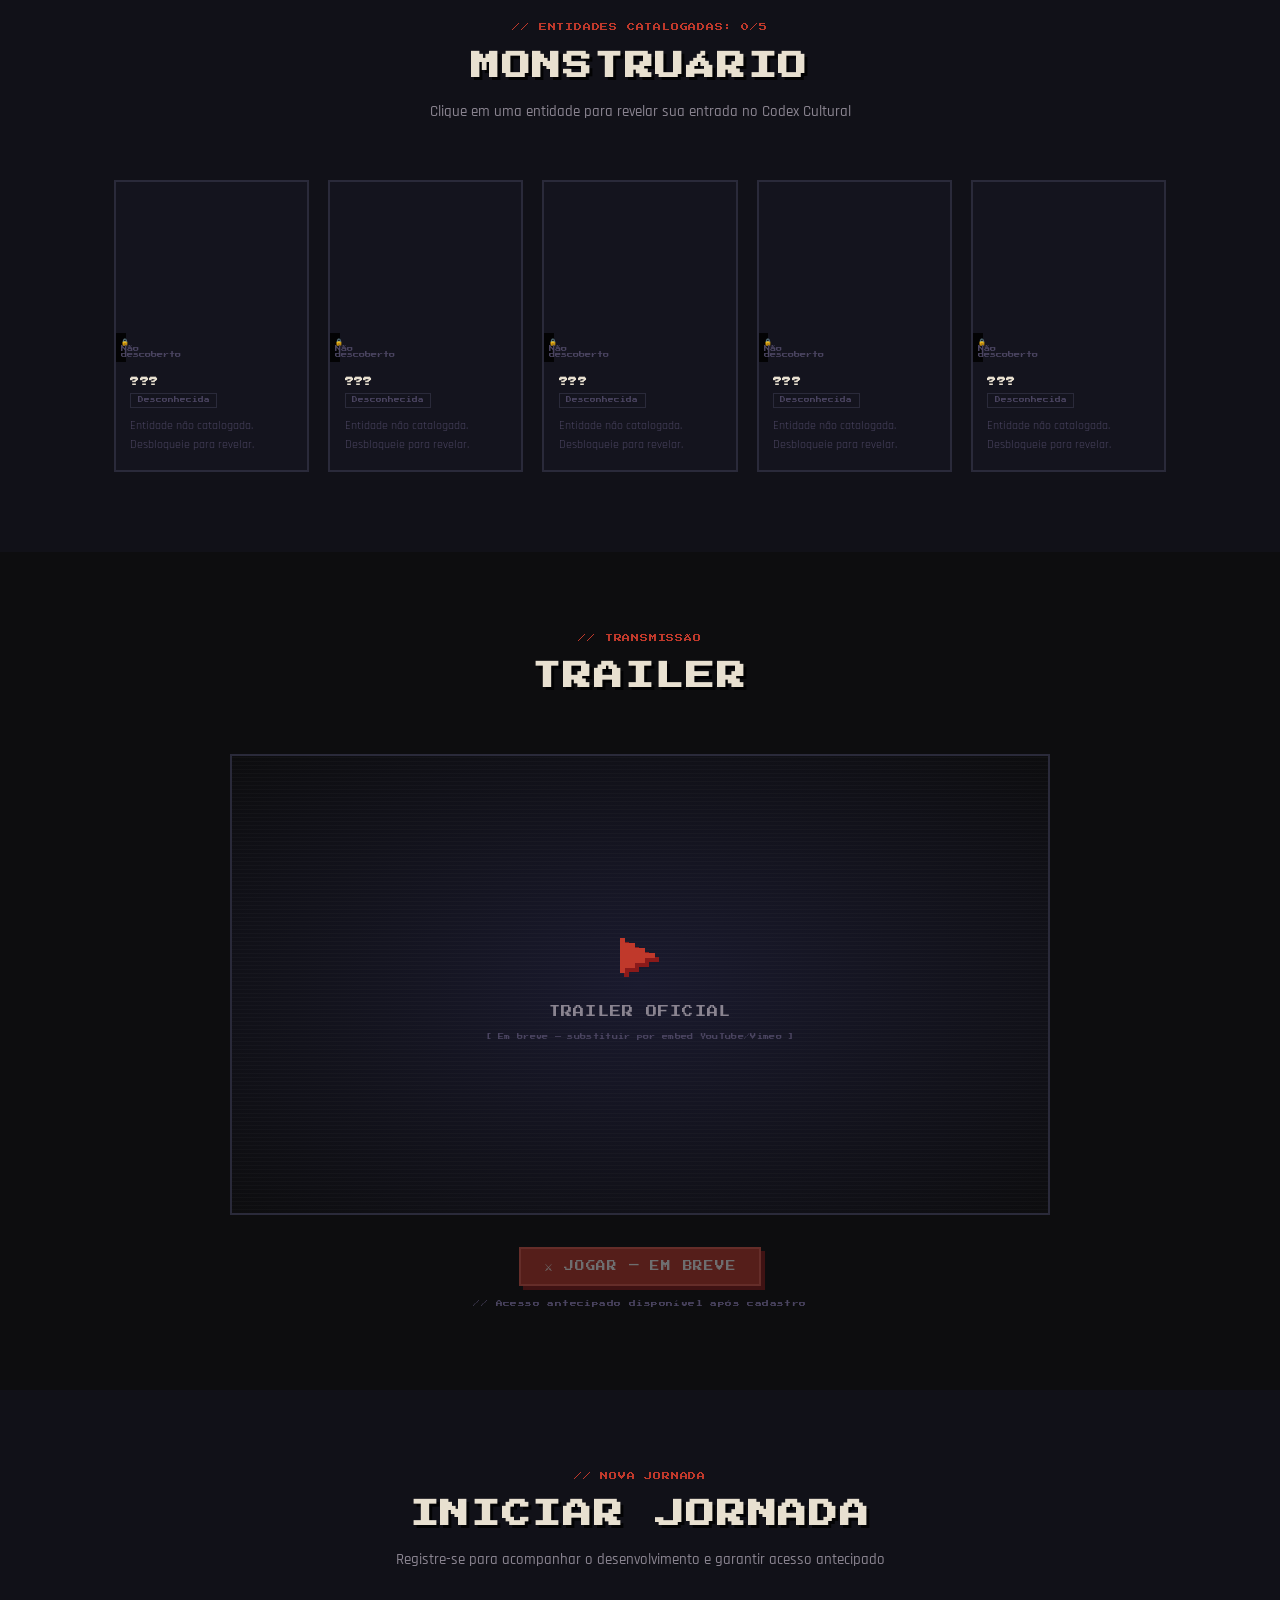
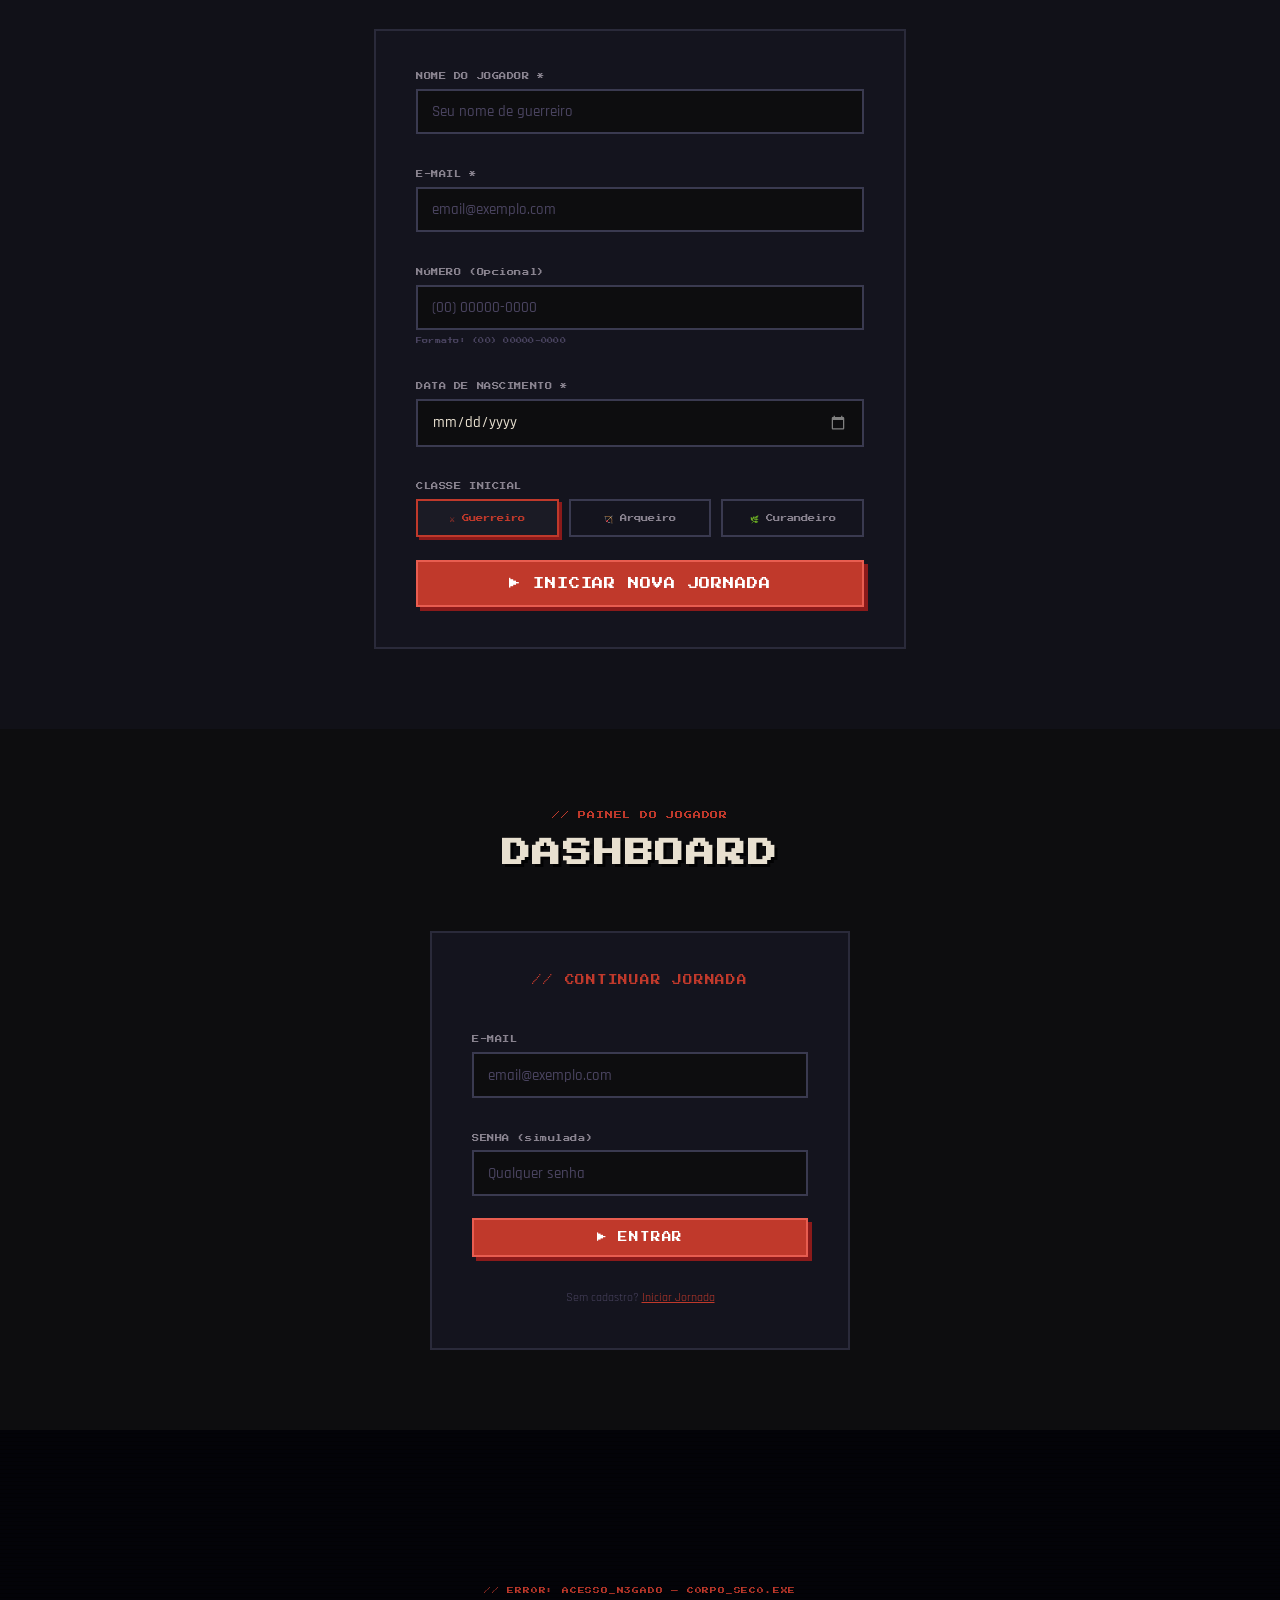
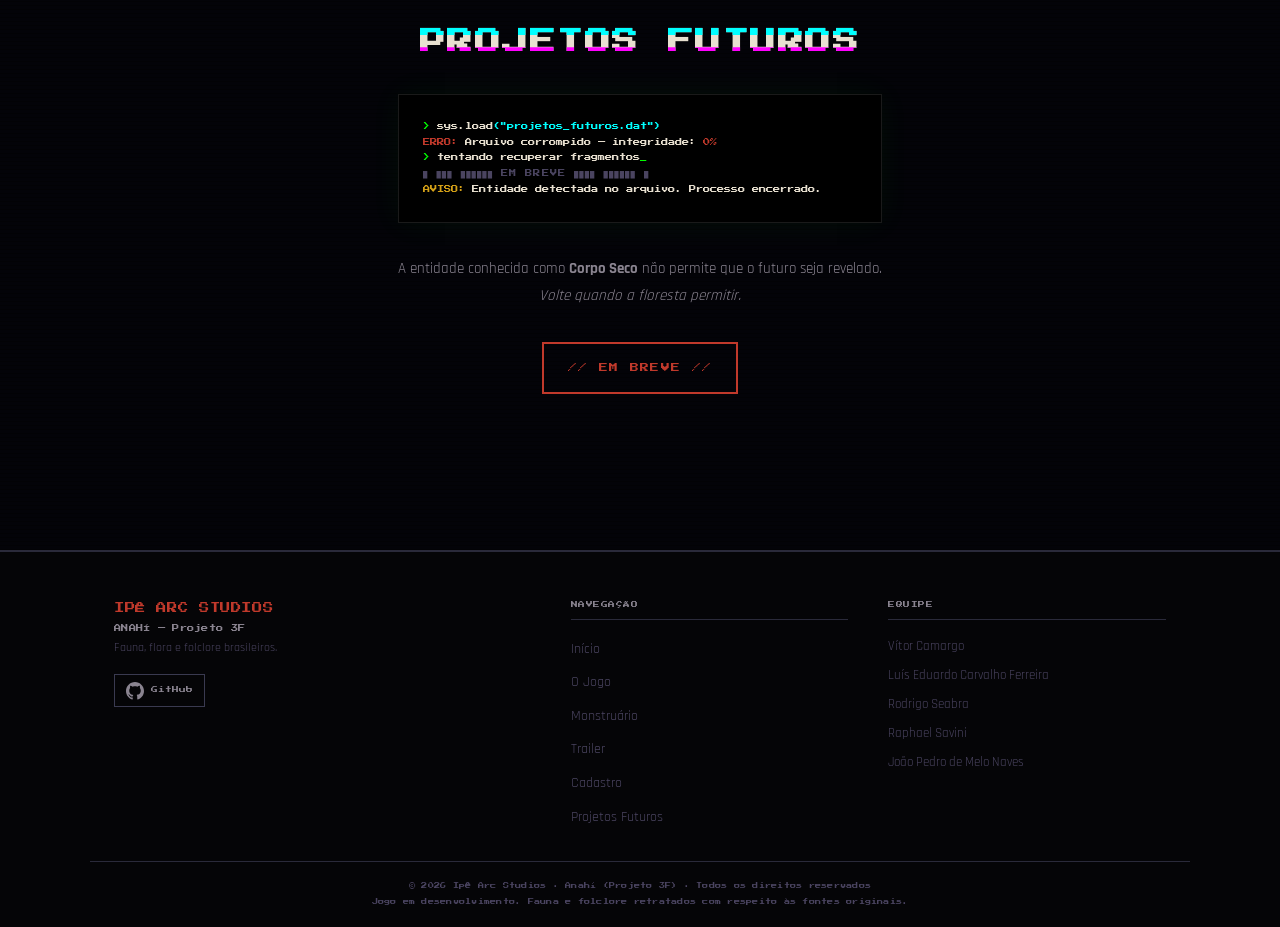
==== commit ea9b3dfd: "chore: reorganiza arquivos para a raiz do repositorio" ====
--- a/index.html
+++ b/index.html
@@ -1,446 +1,683 @@
-<!DOCTYPE html>
-<html lang="pt-BR">
-<head>
-    <meta charset="UTF-8">
-    <meta name="viewport" content="width=device-width, initial-scale=1.0">
-    <title>Projeto 3F | Força, Foco e Fé</title>
-    <script src="https://cdn.tailwindcss.com"></script>
-    <link href="https://fonts.googleapis.com/css2?family=Cinzel:wght@400;600;700;900&family=Montserrat:wght@300;400;600;700&display=swap" rel="stylesheet">
-
-    <script>
-        tailwind.config = {
-            theme: {
-                extend: {
-                    colors: {
-                        'brand-dark': '#0a0a0c',
-                        'brand-gray': '#1c1c1e',
-                        'brand-red': '#cc0000',
-                        'brand-red-light': '#ff1a1a',
-                        'brand-gold': '#d4af37',
-                    },
-                    fontFamily: {
-                        'title': ['Cinzel', 'serif'],
-                        'body': ['Montserrat', 'sans-serif'],
-                    },
-                    backgroundImage: {
-                        'hero-pattern': "linear-gradient(to bottom, rgba(10, 10, 12, 0.3), rgba(10, 10, 12, 1)), url('https://images.unsplash.com/photo-1605606127190-ea202ea74408?q=80&w=2000&auto=format&fit=crop')",
-                        'section-pattern': "linear-gradient(to bottom, rgba(28, 28, 30, 0.95), rgba(10, 10, 12, 1)), url('https://images.unsplash.com/photo-1578662996442-48f60103fc96?q=80&w=1920&auto=format&fit=crop')",
-                    }
-                }
-            }
-        }
-    </script>
-    <style>
-        body {
-            background-color: #0a0a0c;
-            color: #f3f4f6;
-            overflow-x: hidden;
-        }
-
-        /* Botão Estilo GW2 */
-        .btn-epic {
-            background: linear-gradient(180deg, #cc0000 0%, #8b0000 100%);
-            border: 1px solid #ff4d4d;
-            box-shadow: 0 0 10px rgba(204, 0, 0, 0.5);
-            transition: all 0.3s ease;
-            text-transform: uppercase;
-            letter-spacing: 2px;
-            position: relative;
-            overflow: hidden;
-        }
-
-        .btn-epic:hover {
-            background: linear-gradient(180deg, #ff1a1a 0%, #cc0000 100%);
-            box-shadow: 0 0 20px rgba(255, 26, 26, 0.8);
-            transform: translateY(-2px);
-        }
-
-        .btn-epic::after {
-            content: '';
-            position: absolute;
-            top: -50%;
-            left: -50%;
-            width: 200%;
-            height: 200%;
-            background: linear-gradient(to right, rgba(255,255,255,0) 0%, rgba(255,255,255,0.3) 50%, rgba(255,255,255,0) 100%);
-            transform: rotate(45deg);
-            animation: shine 3s infinite;
-        }
-
-        @keyframes shine {
-            0% { left: -100%; }
-            20% { left: 100%; }
-            100% { left: 100%; }
-        }
-
-        /* Efeito de pincelada/borda rasgada nas imagens */
-        .brush-border {
-            border-radius: 2px;
-            box-shadow: 0 0 0 1px rgba(255,255,255,0.1), 0 10px 20px rgba(0,0,0,0.8);
-            position: relative;
-        }
-
-        .brush-border::before {
-            content: '';
-            position: absolute;
-            inset: -4px;
-            border: 2px solid #d4af37;
-            opacity: 0.3;
-            pointer-events: none;
-        }
-
-        /* Navbar Scrolled State */
-        .nav-scrolled {
-            background-color: rgba(10, 10, 12, 0.95);
-            backdrop-filter: blur(10px);
-            box-shadow: 0 4px 20px rgba(0, 0, 0, 0.8);
-        }
-
-        .text-shadow {
-            text-shadow: 2px 2px 4px rgba(0,0,0,0.8);
-        }
-    </style>
-</head>
-<body class="font-body antialiased">
-
-    <!-- Top Announcement Bar -->
-    <div class="bg-brand-red text-white text-center py-2 text-sm font-semibold tracking-wider relative z-50">
-        A NOVA EXPANSÃO "HORIZONTES QUEBRADOS" JÁ ESTÁ DISPONÍVEL. <a href="#" class="underline hover:text-brand-gold transition-colors">COMPRE AGORA</a>
-    </div>
-
-    <!-- Navigation -->
-    <header id="navbar" class="fixed w-full top-0 transition-all duration-300 z-40 mt-9">
-        <div class="max-w-7xl mx-auto px-4 sm:px-6 lg:px-8">
-            <div class="flex justify-between items-center h-20">
-
-                <!-- Logo -->
-                <div class="flex-shrink-0 flex items-center cursor-pointer">
-                    <span class="font-title font-black text-3xl text-white tracking-widest text-shadow">
-                        3<span class="text-brand-red">F</span>
-                    </span>
-                </div>
-
-                <!-- Desktop Menu -->
-                <nav class="hidden md:flex space-x-8 items-center">
-                    <a href="#o-jogo" class="text-gray-300 hover:text-white font-semibold text-sm tracking-widest uppercase transition-colors">O Jogo</a>
-                    <a href="#noticias" class="text-gray-300 hover:text-white font-semibold text-sm tracking-widest uppercase transition-colors">Notícias</a>
-                    <a href="#comunidade" class="text-gray-300 hover:text-white font-semibold text-sm tracking-widest uppercase transition-colors">Comunidade</a>
-                    <a href="#loja" class="text-brand-gold hover:text-yellow-300 font-semibold text-sm tracking-widest uppercase transition-colors">Loja</a>
-                </nav>
-
-                <!-- CTA Buttons -->
-                <div class="hidden md:flex items-center space-x-4">
-                    <a href="#" class="text-gray-300 hover:text-white font-semibold text-sm uppercase">Entrar</a>
-                    <a href="#" class="btn-epic text-white px-6 py-2 rounded font-title font-bold text-sm">
-                        Jogue de Graça
-                    </a>
-                </div>
-
-                <!-- Mobile menu button -->
-                <div class="md:hidden flex items-center">
-                    <button id="mobile-menu-btn" class="text-gray-300 hover:text-white focus:outline-none">
-                        <svg class="h-8 w-8" fill="none" viewBox="0 0 24 24" stroke="currentColor">
-                            <path stroke-linecap="round" stroke-linejoin="round" stroke-width="2" d="M4 6h16M4 12h16M4 18h16"/>
-                        </svg>
-                    </button>
-                </div>
-            </div>
-        </div>
-
-        <!-- Mobile Menu -->
-        <div id="mobile-menu" class="hidden md:hidden bg-brand-dark border-t border-gray-800">
-            <div class="px-2 pt-2 pb-3 space-y-1 sm:px-3">
-                <a href="#o-jogo" class="block px-3 py-2 text-base font-medium text-gray-300 hover:text-white hover:bg-gray-800">O Jogo</a>
-                <a href="#noticias" class="block px-3 py-2 text-base font-medium text-gray-300 hover:text-white hover:bg-gray-800">Notícias</a>
-                <a href="#comunidade" class="block px-3 py-2 text-base font-medium text-gray-300 hover:text-white hover:bg-gray-800">Comunidade</a>
-                <a href="#loja" class="block px-3 py-2 text-base font-medium text-brand-gold hover:text-yellow-300 hover:bg-gray-800">Loja</a>
-                <a href="#" class="block px-3 py-2 text-base font-medium text-brand-red text-center mt-4 border border-brand-red rounded">Jogue de Graça</a>
-            </div>
-        </div>
-    </header>
-
-    <!-- Hero Section -->
-    <section class="relative h-screen flex items-center justify-center bg-hero-pattern bg-cover bg-center bg-no-repeat bg-fixed">
-        <div class="absolute inset-0 bg-gradient-to-t from-brand-dark via-transparent to-transparent"></div>
-
-        <div class="relative z-10 text-center px-4 max-w-5xl mx-auto mt-20">
-            <h2 class="text-brand-gold font-title tracking-[0.2em] text-sm md:text-xl mb-4 uppercase text-shadow">O MMORPG Definitivo</h2>
-            <h1 class="font-title font-black text-5xl md:text-7xl lg:text-9xl text-white mb-6 tracking-tighter text-shadow leading-none">
-                PROJETO <span class="text-brand-red">3F</span>
-            </h1>
-            <p class="text-lg md:text-2xl text-gray-300 mb-10 font-light max-w-3xl mx-auto text-shadow">
-                Um mundo vivo onde suas escolhas importam. Reúna sua Força, mantenha o Foco e tenha Fé na vitória. Sem mensalidades.
-            </p>
-            <div class="flex flex-col sm:flex-row justify-center items-center gap-6">
-                <a href="#" class="btn-epic text-white px-10 py-4 rounded font-title font-bold text-lg md:text-xl w-full sm:w-auto">
-                    Jogue de Graça Agora
-                </a>
-                <a href="#" class="text-white hover:text-brand-gold border-b-2 border-transparent hover:border-brand-gold transition-all duration-300 font-semibold tracking-widest uppercase text-sm">
-                    Ver Trailer
-                </a>
-            </div>
-        </div>
-
-        <!-- Scroll indicator -->
-        <div class="absolute bottom-10 left-1/2 transform -translate-x-1/2 animate-bounce">
-            <svg class="w-6 h-6 text-gray-400" fill="none" stroke="currentColor" viewBox="0 0 24 24">
-                <path stroke-linecap="round" stroke-linejoin="round" stroke-width="2" d="M19 14l-7 7m0 0l-7-7m7 7V3"></path>
-            </svg>
-        </div>
-    </section>
-
-    <!-- Últimas Notícias (News Section) -->
-    <section id="noticias" class="py-20 bg-brand-dark">
-        <div class="max-w-7xl mx-auto px-4 sm:px-6 lg:px-8">
-            <div class="flex justify-between items-end mb-12 border-b border-gray-800 pb-4">
-                <div>
-                    <h3 class="text-brand-red font-title text-xl tracking-widest uppercase mb-1">Últimas Atualizações</h3>
-                    <h2 class="font-title text-3xl md:text-4xl font-bold text-white">Diário do Projeto</h2>
-                </div>
-                <a href="#" class="hidden md:block text-brand-gold hover:text-white transition-colors uppercase tracking-widest text-sm font-semibold">Ver todas as notícias &rarr;</a>
-            </div>
-
-            <div class="grid grid-cols-1 md:grid-cols-3 gap-8">
-                <!-- Card 1 -->
-                <article class="bg-brand-gray group cursor-pointer border border-gray-800 hover:border-brand-red transition-colors duration-300 rounded overflow-hidden">
-                    <div class="h-48 overflow-hidden relative">
-                        <div class="absolute inset-0 bg-black opacity-0 group-hover:opacity-20 transition-opacity z-10"></div>
-                        <img src="https://images.unsplash.com/photo-1542751371-adc38448a05e?q=80&w=800&auto=format&fit=crop" alt="[Imagem de Atualização de Combate]" class="w-full h-full object-cover transform group-hover:scale-105 transition-transform duration-500">
-                        <div class="absolute top-4 left-4 bg-brand-red text-white text-xs font-bold px-2 py-1 uppercase z-20">Atualização</div>
-                    </div>
-                    <div class="p-6">
-                        <time class="text-gray-500 text-sm mb-2 block">15 de Maio, 2026</time>
-                        <h4 class="font-title text-xl font-bold text-white mb-3 group-hover:text-brand-gold transition-colors">Rebalanceamento: A Nova Era da Força</h4>
-                        <p class="text-gray-400 text-sm line-clamp-3">Confira as mudanças profundas no sistema de combate corpo-a-corpo. Novas animações, impacto ajustado e mais estratégia.</p>
-                    </div>
-                </article>
-
-                <!-- Card 2 -->
-                <article class="bg-brand-gray group cursor-pointer border border-gray-800 hover:border-brand-red transition-colors duration-300 rounded overflow-hidden">
-                    <div class="h-48 overflow-hidden relative">
-                        <div class="absolute inset-0 bg-black opacity-0 group-hover:opacity-20 transition-opacity z-10"></div>
-                        <img src="https://images.unsplash.com/photo-1518709268805-4e9042af9f23?q=80&w=800&auto=format&fit=crop" alt="[Imagem de Evento de Lore]" class="w-full h-full object-cover transform group-hover:scale-105 transition-transform duration-500">
-                        <div class="absolute top-4 left-4 bg-brand-gold text-brand-dark text-xs font-bold px-2 py-1 uppercase z-20">Comunidade</div>
-                    </div>
-                    <div class="p-6">
-                        <time class="text-gray-500 text-sm mb-2 block">10 de Maio, 2026</time>
-                        <h4 class="font-title text-xl font-bold text-white mb-3 group-hover:text-brand-gold transition-colors">Festival da Fé: Celebre Conosco</h4>
-                        <p class="text-gray-400 text-sm line-clamp-3">Junte-se a milhares de jogadores na capital para o Festival Anual. Skins exclusivas, missões cooperativas e muito mais aguardam você.</p>
-                    </div>
-                </article>
-
-                <!-- Card 3 -->
-                <article class="bg-brand-gray group cursor-pointer border border-gray-800 hover:border-brand-red transition-colors duration-300 rounded overflow-hidden">
-                    <div class="h-48 overflow-hidden relative">
-                        <div class="absolute inset-0 bg-black opacity-0 group-hover:opacity-20 transition-opacity z-10"></div>
-                        <img src="https://images.unsplash.com/photo-1604028297199-a314d5958f26?q=80&w=800&auto=format&fit=crop" alt="[Imagem de Loja]" class="w-full h-full object-cover transform group-hover:scale-105 transition-transform duration-500">
-                        <div class="absolute top-4 left-4 bg-blue-600 text-white text-xs font-bold px-2 py-1 uppercase z-20">Loja</div>
-                    </div>
-                    <div class="p-6">
-                        <time class="text-gray-500 text-sm mb-2 block">08 de Maio, 2026</time>
-                        <h4 class="font-title text-xl font-bold text-white mb-3 group-hover:text-brand-gold transition-colors">Novos Trajes do Abismo Focado</h4>
-                        <p class="text-gray-400 text-sm line-clamp-3">Expresse seu estilo com os novos itens cosméticos que acabaram de chegar na Loja de Gemas. Apenas cosméticos, zero Pay-to-Win.</p>
-                    </div>
-                </article>
-            </div>
-
-            <div class="mt-8 text-center md:hidden">
-                <a href="#" class="text-brand-gold hover:text-white transition-colors uppercase tracking-widest text-sm font-semibold border-b border-brand-gold pb-1">Ver todas as notícias</a>
-            </div>
-        </div>
-    </section>
-
-    <!-- O Jogo (Features Section like GW2 "The Game" section) -->
-    <section id="o-jogo" class="py-20 bg-section-pattern bg-cover bg-center bg-fixed">
-        <div class="max-w-7xl mx-auto px-4 sm:px-6 lg:px-8">
-
-            <!-- Intro -->
-            <div class="text-center max-w-3xl mx-auto mb-20">
-                <h2 class="font-title text-4xl md:text-5xl font-bold text-white mb-6 text-shadow">Redefinindo o Gênero</h2>
-                <p class="text-gray-300 text-lg">No Projeto 3F, quebramos as barreiras dos MMORPGs tradicionais. Não há missões repetitivas infinitas, apenas um mundo dinâmico que reage às suas ações. Descubra os 3 Pilares que sustentam este universo.</p>
-            </div>
-
-            <!-- Feature 1: Força -->
-            <div class="flex flex-col md:flex-row items-center gap-12 mb-24">
-                <div class="w-full md:w-1/2">
-                    <div class="brush-border">
-                        <img src="https://images.unsplash.com/photo-1511512578047-dfb367046420?q=80&w=1000&auto=format&fit=crop" alt="[Imagem de Combate Épico]" class="w-full h-auto rounded">
-                    </div>
-                </div>
-                <div class="w-full md:w-1/2">
-                    <h3 class="text-brand-red font-title text-2xl mb-2 tracking-widest uppercase">Pilar 1</h3>
-                    <h4 class="font-title text-3xl md:text-4xl font-bold text-white mb-6">Força: Combate de Ação Real</h4>
-                    <p class="text-gray-300 mb-6 leading-relaxed">Esqueça mirar e ficar parado. O combate no Projeto 3F exige movimentação, esquivas precisas e combos em tempo real. Combine elementos com outros jogadores para criar ataques devastadores. Suas habilidades mudam de acordo com a arma que você empunha.</p>
-                    <a href="#" class="text-white hover:text-brand-gold border-b border-brand-red pb-1 uppercase tracking-widest text-sm transition-colors">Aprenda sobre as classes &rarr;</a>
-                </div>
-            </div>
-
-            <!-- Feature 2: Foco -->
-            <div class="flex flex-col md:flex-row-reverse items-center gap-12 mb-24">
-                <div class="w-full md:w-1/2">
-                    <div class="brush-border">
-                        <img src="https://images.unsplash.com/photo-1534447677768-be436bb09401?q=80&w=1000&auto=format&fit=crop" alt="[Imagem de Exploração e Cenário]" class="w-full h-auto rounded">
-                    </div>
-                </div>
-                <div class="w-full md:w-1/2">
-                    <h3 class="text-blue-500 font-title text-2xl mb-2 tracking-widest uppercase">Pilar 2</h3>
-                    <h4 class="font-title text-3xl md:text-4xl font-bold text-white mb-6">Foco: Exploração Vertical</h4>
-                    <p class="text-gray-300 mb-6 leading-relaxed">O mundo não é plano. Escale montanhas, planeje com seu planador ou monte em criaturas únicas que mudam a forma como você interage com o mapa. Descubra segredos escondidos, puzzles complexos e masmorras que exigem sua atenção total e foco na observação do ambiente.</p>
-                    <a href="#" class="text-white hover:text-brand-gold border-b border-blue-500 pb-1 uppercase tracking-widest text-sm transition-colors">Conheça as montarias &rarr;</a>
-                </div>
-            </div>
-
-            <!-- Feature 3: Fé -->
-            <div class="flex flex-col md:flex-row items-center gap-12">
-                <div class="w-full md:w-1/2">
-                    <div class="brush-border">
-                        <img src="https://images.unsplash.com/photo-1542751110-97427bbecf20?q=80&w=1000&auto=format&fit=crop" alt="[Imagem de Jogadores em Grupo]" class="w-full h-auto rounded">
-                    </div>
-                </div>
-                <div class="w-full md:w-1/2">
-                    <h3 class="text-brand-gold font-title text-2xl mb-2 tracking-widest uppercase">Pilar 3</h3>
-                    <h4 class="font-title text-3xl md:text-4xl font-bold text-white mb-6">Fé: O Mundo Vivo e a Comunidade</h4>
-                    <p class="text-gray-300 mb-6 leading-relaxed">Suas ações moldam o mundo. Eventos dinâmicos ocorrem pelo mapa, e o sucesso ou fracasso dos jogadores altera o ambiente permanentemente. Construa alianças (Guildas) focadas em cooperação. Acreditamos que a união faz a força, recompensando o jogo em grupo sem penalizar quem joga solo.</p>
-                    <a href="#" class="text-white hover:text-brand-gold border-b border-brand-gold pb-1 uppercase tracking-widest text-sm transition-colors">Descubra os Eventos Mundiais &rarr;</a>
-                </div>
-            </div>
-
-        </div>
-    </section>
-
-    <!-- Bottom CTA Section -->
-    <section class="py-24 bg-brand-dark relative border-t-4 border-brand-red">
-        <div class="absolute inset-0 opacity-10 bg-[url('https://www.transparenttextures.com/patterns/stardust.png')]"></div>
-        <div class="max-w-4xl mx-auto px-4 text-center relative z-10">
-            <h2 class="font-title font-bold text-4xl md:text-5xl text-white mb-6">A Jornada Começa Agora</h2>
-            <p class="text-gray-400 text-xl mb-10">Compre uma vez, jogue para sempre. Sem assinaturas obrigatórias. Crie sua conta gratuita hoje mesmo e junte-se a milhões de jogadores.</p>
-            <div class="flex flex-col sm:flex-row justify-center gap-4">
-                <a href="#" class="btn-epic text-white px-8 py-4 rounded font-title font-bold text-lg w-full sm:w-auto">
-                    Criar Conta Gratuita
-                </a>
-                <a href="#" class="bg-brand-gray border border-gray-600 hover:border-brand-gold hover:text-brand-gold text-white px-8 py-4 rounded font-title font-bold text-lg w-full sm:w-auto transition-all">
-                    Comprar Expansões
-                </a>
-            </div>
-        </div>
-    </section>
-
-    <!-- Footer -->
-    <footer class="bg-[#050505] pt-16 pb-8 border-t border-gray-900">
-        <div class="max-w-7xl mx-auto px-4 sm:px-6 lg:px-8">
-            <div class="grid grid-cols-2 md:grid-cols-4 gap-8 mb-12">
-                <!-- Col 1 -->
-                <div>
-                    <h4 class="font-title text-white font-bold mb-4 uppercase tracking-wider">O Jogo</h4>
-                    <ul class="space-y-2 text-sm text-gray-400">
-                        <li><a href="#" class="hover:text-brand-red transition-colors">Visão Geral</a></li>
-                        <li><a href="#" class="hover:text-brand-red transition-colors">Raças e Classes</a></li>
-                        <li><a href="#" class="hover:text-brand-red transition-colors">Mídia e Wallpapers</a></li>
-                        <li><a href="#" class="hover:text-brand-red transition-colors">Notas de Atualização</a></li>
-                    </ul>
-                </div>
-                <!-- Col 2 -->
-                <div>
-                    <h4 class="font-title text-white font-bold mb-4 uppercase tracking-wider">Conta</h4>
-                    <ul class="space-y-2 text-sm text-gray-400">
-                        <li><a href="#" class="hover:text-brand-red transition-colors">Registrar</a></li>
-                        <li><a href="#" class="hover:text-brand-red transition-colors">Fazer Login</a></li>
-                        <li><a href="#" class="hover:text-brand-red transition-colors">Segurança</a></li>
-                        <li><a href="#" class="hover:text-brand-red transition-colors">Suporte ao Jogador</a></li>
-                    </ul>
-                </div>
-                <!-- Col 3 -->
-                <div>
-                    <h4 class="font-title text-white font-bold mb-4 uppercase tracking-wider">Comunidade</h4>
-                    <ul class="space-y-2 text-sm text-gray-400">
-                        <li><a href="#" class="hover:text-brand-red transition-colors">Fóruns Oficiais</a></li>
-                        <li><a href="#" class="hover:text-brand-red transition-colors">Criadores de Conteúdo</a></li>
-                        <li><a href="#" class="hover:text-brand-red transition-colors">Eventos In-Game</a></li>
-                        <li><a href="#" class="hover:text-brand-red transition-colors">Wiki do Projeto</a></li>
-                    </ul>
-                </div>
-                <!-- Col 4 -->
-                <div>
-                    <h4 class="font-title text-white font-bold mb-4 uppercase tracking-wider">Conecte-se</h4>
-                    <div class="flex space-x-4">
-                        <!-- Redes Sociais Icons (SVG simples) -->
-                        <a href="#" class="text-gray-400 hover:text-white transition-colors">
-                            <svg class="w-6 h-6" fill="currentColor" viewBox="0 0 24 24"><path d="M24 4.557c-.883.392-1.832.656-2.828.775 1.017-.609 1.798-1.574 2.165-2.724-.951.564-2.005.974-3.127 1.195-.897-.957-2.178-1.555-3.594-1.555-3.179 0-5.515 2.966-4.797 6.045-4.091-.205-7.719-2.165-10.148-5.144-1.29 2.213-.669 5.108 1.523 6.574-.806-.026-1.566-.247-2.229-.616-.054 2.281 1.581 4.415 3.949 4.89-.693.188-1.452.232-2.224.084.626 1.956 2.444 3.379 4.6 3.419-2.07 1.623-4.678 2.348-7.29 2.04 2.179 1.397 4.768 2.212 7.548 2.212 9.142 0 14.307-7.721 13.995-14.646.962-.695 1.797-1.562 2.457-2.549z"/></svg>
-                        </a>
-                        <a href="#" class="text-gray-400 hover:text-white transition-colors">
-                            <svg class="w-6 h-6" fill="currentColor" viewBox="0 0 24 24"><path d="M12 2.163c3.204 0 3.584.012 4.85.07 3.252.148 4.771 1.691 4.919 4.919.058 1.265.069 1.645.069 4.849 0 3.205-.012 3.584-.069 4.849-.149 3.225-1.664 4.771-4.919 4.919-1.266.058-1.644.07-4.85.07-3.204 0-3.584-.012-4.849-.07-3.26-.149-4.771-1.699-4.919-4.92-.058-1.265-.07-1.644-.07-4.849 0-3.204.013-3.583.07-4.849.149-3.227 1.664-4.771 4.919-4.919 1.266-.057 1.645-.069 4.849-.069zm0-2.163c-3.259 0-3.667.014-4.947.072-4.358.2-6.78 2.618-6.98 6.98-.059 1.281-.073 1.689-.073 4.948 0 3.259.014 3.668.072 4.948.2 4.358 2.618 6.78 6.98 6.98 1.281.058 1.689.072 4.948.072 3.259 0 3.668-.014 4.948-.072 4.354-.2 6.782-2.618 6.979-6.98.059-1.28.073-1.689.073-4.948 0-3.259-.014-3.667-.072-4.947-.196-4.354-2.617-6.78-6.979-6.98-1.281-.059-1.69-.073-4.949-.073zm0 5.838c-3.403 0-6.162 2.759-6.162 6.162s2.759 6.163 6.162 6.163 6.162-2.759 6.162-6.163c0-3.403-2.759-6.162-6.162-6.162zm0 10.162c-2.209 0-4-1.79-4-4 0-2.209 1.791-4 4-4s4 1.791 4 4c0 2.21-1.791 4-4 4zm6.406-11.845c-.796 0-1.441.645-1.441 1.44s.645 1.44 1.441 1.44c.795 0 1.439-.645 1.439-1.44s-.644-1.44-1.439-1.44z"/></svg>
-                        </a>
-                        <a href="#" class="text-gray-400 hover:text-white transition-colors">
-                            <svg class="w-6 h-6" fill="currentColor" viewBox="0 0 24 24"><path d="M19.615 3.184c-3.604-.246-11.631-.245-15.23 0-3.897.266-4.356 2.62-4.385 8.816.029 6.185.484 8.549 4.385 8.816 3.6.245 11.626.246 15.23 0 3.897-.266 4.356-2.62 4.385-8.816-.029-6.185-.484-8.549-4.385-8.816zm-10.615 12.816v-8l8 3.993-8 4.007z"/></svg>
-                        </a>
-                    </div>
-                </div>
-            </div>
-
-            <div class="border-t border-gray-800 pt-8 flex flex-col md:flex-row justify-between items-center text-xs text-gray-500">
-                <div class="mb-4 md:mb-0 text-center md:text-left">
-                    <p>&copy; 2026 Studio 3F. Todos os direitos reservados.</p>
-                    <p class="mt-1">"Projeto 3F" é uma marca fictícia inspirada no layout épico do GW2.</p>
-                </div>
-                <div class="flex flex-wrap justify-center gap-4">
-                    <a href="#" class="hover:text-gray-300">Termos de Uso</a>
-                    <a href="#" class="hover:text-gray-300">Política de Privacidade</a>
-                    <a href="#" class="hover:text-gray-300">Acordo de Licença</a>
-                </div>
-            </div>
-        </div>
-    </footer>
-
-    <!-- Scripts para interação -->
-    <script>
-        // Navbar Scroll Effect (Igual ao site do GW2, fixando ao rolar)
-        const navbar = document.getElementById('navbar');
-        const announcementBar = document.querySelector('.bg-brand-red');
-
-        window.addEventListener('scroll', () => {
-            if (window.scrollY > 10) {
-                navbar.classList.add('nav-scrolled');
-                navbar.classList.remove('mt-9'); // Remove a margem da barra de anúncios
-                navbar.style.top = '0';
-            } else {
-                navbar.classList.remove('nav-scrolled');
-                navbar.classList.add('mt-9');
-            }
-        });
-
-        // Mobile Menu Toggle
-        const mobileBtn = document.getElementById('mobile-menu-btn');
-        const mobileMenu = document.getElementById('mobile-menu');
-
-        mobileBtn.addEventListener('click', () => {
-            mobileMenu.classList.toggle('hidden');
-        });
-
-        // Smooth scroll para âncoras (opcional)
-        document.querySelectorAll('a[href^="#"]').forEach(anchor => {
-            anchor.addEventListener('click', function (e) {
-                e.preventDefault();
-                const targetId = this.getAttribute('href');
-                if(targetId === '#') return;
-
-                const targetElement = document.querySelector(targetId);
-                if(targetElement) {
-                    // Compensa o tamanho do header fixo
-                    const headerOffset = 80;
-                    const elementPosition = targetElement.getBoundingClientRect().top;
-                    const offsetPosition = elementPosition + window.pageYOffset - headerOffset;
-
-                    window.scrollTo({
-                        top: offsetPosition,
-                        behavior: "smooth"
-                    });
-                }
-                // Fecha menu mobile ao clicar
-                if(!mobileMenu.classList.contains('hidden')) {
-                    mobileMenu.classList.add('hidden');
-                }
-            });
-        });
-    </script>
-</body>
-</html>
+<!DOCTYPE html>
+<html lang="pt-BR" data-class="guerreiro">
+<head>
+  <meta charset="UTF-8">
+  <meta name="viewport" content="width=device-width, initial-scale=1.0">
+  <meta name="description" content="Anahí — Metroidvania pixel art brasileiro. Fauna, flora e folclore tratados com respeito. Ipê Arc Studios.">
+  <title>Anahí — Ipê Arc Studios</title>
+  <link rel="preconnect" href="https://fonts.googleapis.com">
+  <link rel="preconnect" href="https://fonts.gstatic.com" crossorigin>
+  <link href="https://fonts.googleapis.com/css2?family=Press+Start+2P&family=Rajdhani:wght@400;500;600;700&display=swap" rel="stylesheet">
+  <link rel="stylesheet" href="./styles/style.css">
+  <!-- Nota: requires HTTP server (VS Code Live Server) for ES modules -->
+  <script type="module" src="./script/main.js"></script>
+</head>
+<body>
+
+  <!-- Toast container for system messages -->
+  <div id="toast-container" aria-live="polite" aria-atomic="false"></div>
+
+  <!-- Journey / XP Bar (fixed, very top) -->
+  <div id="journey-wrap" role="progressbar" aria-label="Progresso da Jornada" aria-valuemin="0" aria-valuemax="100" aria-valuenow="0">
+    <div id="journey-fill"></div>
+    <span id="journey-label" class="sr-only">Jornada: 0%</span>
+  </div>
+
+  <!-- Navigation -->
+  <header id="navbar" role="banner">
+    <nav class="nav-inner" aria-label="Navegação principal">
+      <a href="#inicio" class="nav-logo" aria-label="Início — Anahí, Ipê Arc Studios">
+        <span class="nav-logo__title">ANAHÍ</span>
+        <span class="nav-logo__studio">Ipê Arc Studios</span>
+      </a>
+
+      <button id="nav-toggle" class="nav-toggle" aria-expanded="false" aria-controls="nav-links" aria-label="Abrir menu de navegação">
+        <span aria-hidden="true"></span>
+        <span aria-hidden="true"></span>
+        <span aria-hidden="true"></span>
+      </button>
+
+      <ul id="nav-links" class="nav-links" role="list">
+        <li><a href="#inicio" class="nav-link">Início</a></li>
+        <li><a href="#o-jogo" class="nav-link">O Jogo</a></li>
+        <li><a href="#monstruario" class="nav-link">Monstruário</a></li>
+        <li><a href="#trailer" class="nav-link">Trailer</a></li>
+        <li><a href="#cadastro" class="nav-link nav-link--cta">Cadastro</a></li>
+        <li><a href="#dashboard" class="nav-link">Dashboard</a></li>
+        <li><a href="#projetos-futuros" class="nav-link">Proj. Futuros</a></li>
+      </ul>
+
+      <div id="class-indicator" class="class-indicator" aria-label="Classe selecionada">
+        <span id="class-indicator-icon" aria-hidden="true">⚔</span>
+        <span id="class-indicator-name">Guerreiro</span>
+      </div>
+    </nav>
+  </header>
+
+  <main>
+
+    <!-- ===================================
+         1. HERÓI / INÍCIO
+    =================================== -->
+    <section id="inicio" class="section section--hero" aria-labelledby="hero-title">
+
+      <div class="hero-bg" aria-hidden="true">
+        <div class="hero-bg__art">
+          <!-- Substituir por imagem real: arte de fundo da floresta em pixel art -->
+          <span class="placeholder-art-label">[ ARTE DE FUNDO: Floresta Atlântica ao entardecer — Pixel Art ]</span>
+        </div>
+        <div class="hero-bg__gradient"></div>
+        <div class="hero-bg__scanlines"></div>
+      </div>
+
+      <div class="hero-content">
+        <p class="hero-eyebrow">Ipê Arc Studios apresenta</p>
+        <h1 id="hero-title" class="hero-title">ANAHÍ</h1>
+        <p class="hero-subtitle">Metroidvania · RPG Clássico · Pixel Art</p>
+        <p class="hero-desc">
+          Uma guerreira Tupi. Uma floresta que respira. Um folclore que morde.<br>
+          Fauna, flora e lendas do Brasil como você nunca viu.
+        </p>
+        <div class="hero-ctas">
+          <a href="#cadastro" class="btn btn--primary">▶ Iniciar Jornada</a>
+          <a href="#o-jogo" class="btn btn--ghost">Saber Mais</a>
+        </div>
+
+        <!-- Quick class selector in hero -->
+        <div class="hero-class-pick">
+          <p class="class-pick__label" id="class-pick-label">// ESCOLHA SUA CLASSE</p>
+          <div class="class-pick__buttons" role="group" aria-labelledby="class-pick-label">
+            <button class="class-btn active" data-class="guerreiro" aria-pressed="true">
+              <span class="class-btn__icon" aria-hidden="true">⚔</span>
+              <span class="class-btn__name">Guerreiro</span>
+            </button>
+            <button class="class-btn" data-class="arqueiro" aria-pressed="false">
+              <span class="class-btn__icon" aria-hidden="true">🏹</span>
+              <span class="class-btn__name">Arqueiro</span>
+            </button>
+            <button class="class-btn" data-class="curandeiro" aria-pressed="false">
+              <span class="class-btn__icon" aria-hidden="true">🌿</span>
+              <span class="class-btn__name">Curandeiro</span>
+            </button>
+          </div>
+        </div>
+      </div>
+
+      <div class="scroll-indicator" aria-hidden="true">
+        <span class="scroll-indicator__arrow">▼</span>
+      </div>
+    </section>
+
+    <!-- ===================================
+         2. O JOGO
+    =================================== -->
+    <section id="o-jogo" class="section" aria-labelledby="ojogo-title">
+      <div class="section-inner">
+
+        <header class="section-header">
+          <p class="section-eyebrow">// ENTRADA NO CODEX</p>
+          <h2 id="ojogo-title" class="section-title">O JOGO</h2>
+        </header>
+
+        <!-- Pitch -->
+        <div class="pitch-block">
+          <p class="pitch-text">
+            Em um Brasil colonial do século XVII, Anahí — jovem guerreira Tupi — vê sua aldeia ser destroçada por tropas portuguesas e perde o pai em combate. Com o rosto marcado pela tinta preta de jenipapo do luto e o coração ardendo de urucum, ela parte para o coração da mata em busca de aliança com as grandes entidades da natureza. O que encontra é mais antigo, mais selvagem e mais poderoso do que qualquer inimigo humano.
+          </p>
+          <div class="genre-tags" aria-label="Gêneros do jogo">
+            <span class="tag">Metroidvania</span>
+            <span class="tag">RPG Clássico</span>
+            <span class="tag">Pixel Art 2D</span>
+            <span class="tag">Folclore Brasileiro</span>
+            <span class="tag">Mature</span>
+          </div>
+        </div>
+
+        <!-- Protagonista -->
+        <div class="feature-block feature-block--right" id="protagonista">
+          <div class="feature-block__media">
+            <div class="img-placeholder" role="img" aria-label="Imagem em breve: Anahí, protagonista — Pixel Art">
+              <span class="img-placeholder__icon">🏹</span>
+              <span class="img-placeholder__label">[ ARTE: Anahí ]</span>
+              <span class="img-placeholder__sub">Guerreira Tupi · Pixel Art</span>
+            </div>
+          </div>
+          <div class="feature-block__content">
+            <p class="feature-eyebrow">PROTAGONISTA</p>
+            <h3 class="feature-title">ANAHÍ<br><small class="feature-subtitle">A Filha da Mata</small></h3>
+            <p class="feature-text">
+              Corpete de fibra de tucum. Mini-capa de penas de Guará — vermelho-vivo como o fogo e o sangue. O rosto marcado pela tinta preta de jenipapo: luto e determinação. O arco carregado de raiva e propósito.
+            </p>
+            <p class="feature-text">
+              Anahí não é uma heroína de fantasia europeia. Ela é filha do cerrado, da várzea e da caatinga. Cada pintura no seu corpo é um ritual; cada flecha, uma oração; cada passo na mata, um ato de resistência.
+            </p>
+            <ul class="stat-list" aria-label="Atributos da protagonista">
+              <li class="stat-item">
+                <span class="stat-label">FORÇA</span>
+                <div class="stat-bar" aria-label="Força: 75%"><div class="stat-fill" style="--val: 75%"></div></div>
+                <span class="stat-val" aria-hidden="true">75</span>
+              </li>
+              <li class="stat-item">
+                <span class="stat-label">AGILIDADE</span>
+                <div class="stat-bar" aria-label="Agilidade: 90%"><div class="stat-fill" style="--val: 90%"></div></div>
+                <span class="stat-val" aria-hidden="true">90</span>
+              </li>
+              <li class="stat-item">
+                <span class="stat-label">SABEDORIA</span>
+                <div class="stat-bar" aria-label="Sabedoria: 85%"><div class="stat-fill" style="--val: 85%"></div></div>
+                <span class="stat-val" aria-hidden="true">85</span>
+              </li>
+            </ul>
+          </div>
+        </div>
+
+        <!-- Biomas -->
+        <div class="biomes-block">
+          <h3 class="subsection-title">// OS BIOMAS</h3>
+          <div class="biomes-grid">
+            <article class="biome-card" aria-label="Mata Atlântica">
+              <div class="biome-card__img img-placeholder" role="img" aria-label="Imagem em breve: Mata Atlântica — Pixel Art">
+                <span class="img-placeholder__icon">🌳</span>
+                <span class="img-placeholder__label">[ ARTE: Mata Atlântica ]</span>
+              </div>
+              <div class="biome-card__content">
+                <h4 class="biome-card__name">MATA ATLÂNTICA</h4>
+                <p class="biome-card__desc">Sombria, úmida e viva. Caminhos que se fecham atrás de você. Criaturas que existem apenas nas histórias dos mais velhos — até você encontrá-las.</p>
+                <ul class="biome-tags" aria-label="Características do bioma">
+                  <li>Densa vegetação</li>
+                  <li>Plataformas orgânicas</li>
+                  <li>Entidades ancestrais</li>
+                </ul>
+              </div>
+            </article>
+            <article class="biome-card" aria-label="Caatinga">
+              <div class="biome-card__img img-placeholder" role="img" aria-label="Imagem em breve: Caatinga — Pixel Art">
+                <span class="img-placeholder__icon">🌵</span>
+                <span class="img-placeholder__label">[ ARTE: Caatinga ]</span>
+              </div>
+              <div class="biome-card__content">
+                <h4 class="biome-card__name">CAATINGA</h4>
+                <p class="biome-card__desc">Árida e implacável. O sol racha a terra. O silêncio dói. Aqui, sobreviver já é uma forma de resistência — e os mortos nem sempre ficam quietos.</p>
+                <ul class="biome-tags" aria-label="Características do bioma">
+                  <li>Terreno hostil</li>
+                  <li>Puzzles ambientais</li>
+                  <li>Espíritos errantes</li>
+                </ul>
+              </div>
+            </article>
+          </div>
+        </div>
+
+        <!-- Classes de Jogo -->
+        <div class="classes-block" id="classes-section">
+          <h3 class="subsection-title">// CLASSES DE JOGO</h3>
+          <div class="classes-grid">
+
+            <article class="class-card" data-class="guerreiro" tabindex="0" role="button" aria-label="Selecionar classe: Guerreiro">
+              <div class="class-card__header">
+                <span class="class-card__icon" aria-hidden="true">⚔</span>
+                <h4 class="class-card__name">GUERREIRO</h4>
+              </div>
+              <div class="class-card__img img-placeholder" role="img" aria-label="Imagem em breve: Guerreiro Pixel Art">
+                <span class="img-placeholder__label">[ ARTE: Guerreiro ]</span>
+              </div>
+              <p class="class-card__desc">Combate corpo-a-corpo feroz. Alta resistência, baixa mobilidade. Domina o campo de batalha com machadinha e borduna. Marcado pelo urucum da raiva.</p>
+              <ul class="class-stats" aria-label="Atributos do Guerreiro">
+                <li><span class="cs-label">FOR</span><div class="mini-bar"><div class="mini-fill" style="--val:95%"></div></div></li>
+                <li><span class="cs-label">AGI</span><div class="mini-bar"><div class="mini-fill" style="--val:55%"></div></div></li>
+                <li><span class="cs-label">SAB</span><div class="mini-bar"><div class="mini-fill" style="--val:40%"></div></div></li>
+              </ul>
+              <button class="btn btn--class btn--full" data-class="guerreiro">ESCOLHER CLASSE</button>
+            </article>
+
+            <article class="class-card" data-class="arqueiro" tabindex="0" role="button" aria-label="Selecionar classe: Arqueiro">
+              <div class="class-card__header">
+                <span class="class-card__icon" aria-hidden="true">🏹</span>
+                <h4 class="class-card__name">ARQUEIRO</h4>
+              </div>
+              <div class="class-card__img img-placeholder" role="img" aria-label="Imagem em breve: Arqueiro Pixel Art">
+                <span class="img-placeholder__label">[ ARTE: Arqueiro ]</span>
+              </div>
+              <p class="class-card__desc">Ataque à distância e armadilhas. Alta mobilidade e precisão. Usa o ambiente a seu favor. O arco como extensão da alma — cada flecha é um voto.</p>
+              <ul class="class-stats" aria-label="Atributos do Arqueiro">
+                <li><span class="cs-label">FOR</span><div class="mini-bar"><div class="mini-fill" style="--val:50%"></div></div></li>
+                <li><span class="cs-label">AGI</span><div class="mini-bar"><div class="mini-fill" style="--val:95%"></div></div></li>
+                <li><span class="cs-label">SAB</span><div class="mini-bar"><div class="mini-fill" style="--val:65%"></div></div></li>
+              </ul>
+              <button class="btn btn--class btn--full" data-class="arqueiro">ESCOLHER CLASSE</button>
+            </article>
+
+            <article class="class-card" data-class="curandeiro" tabindex="0" role="button" aria-label="Selecionar classe: Curandeiro">
+              <div class="class-card__header">
+                <span class="class-card__icon" aria-hidden="true">🌿</span>
+                <h4 class="class-card__name">CURANDEIRO</h4>
+              </div>
+              <div class="class-card__img img-placeholder" role="img" aria-label="Imagem em breve: Curandeiro Pixel Art">
+                <span class="img-placeholder__label">[ ARTE: Curandeiro ]</span>
+              </div>
+              <p class="class-card__desc">Magia da floresta e cura. Controla raízes e venenos ancestrais. Fraco em combate direto, indestrutível na sabedoria das plantas e dos rituais sagrados.</p>
+              <ul class="class-stats" aria-label="Atributos do Curandeiro">
+                <li><span class="cs-label">FOR</span><div class="mini-bar"><div class="mini-fill" style="--val:35%"></div></div></li>
+                <li><span class="cs-label">AGI</span><div class="mini-bar"><div class="mini-fill" style="--val:65%"></div></div></li>
+                <li><span class="cs-label">SAB</span><div class="mini-bar"><div class="mini-fill" style="--val:95%"></div></div></li>
+              </ul>
+              <button class="btn btn--class btn--full" data-class="curandeiro">ESCOLHER CLASSE</button>
+            </article>
+
+          </div>
+        </div>
+
+        <!-- Codex Cultural -->
+        <div class="codex-promo">
+          <div class="codex-promo__icon" aria-hidden="true">📖</div>
+          <div class="codex-promo__content">
+            <h3 class="codex-promo__title">CODEX CULTURAL</h3>
+            <p class="codex-promo__desc">
+              Cada criatura derrotada, planta coletada e entidade encontrada é registrada no Codex — uma enciclopédia viva da biodiversidade e do folclore brasileiro. Fontes reais, pesquisa séria, zero fantasia eurocêntrica.
+            </p>
+            <div class="codex-sample" aria-label="Exemplos de entradas no Codex">
+              <span class="codex-entry-tag">🦜 Arara-azul</span>
+              <span class="codex-entry-tag">🌵 Mandacaru</span>
+              <span class="codex-entry-tag">🐊 Jacaré-açu</span>
+              <span class="codex-entry-tag codex-entry-tag--locked" aria-label="Entrada bloqueada">🔒 ???</span>
+              <span class="codex-entry-tag codex-entry-tag--locked" aria-label="Entrada bloqueada">🔒 ???</span>
+            </div>
+          </div>
+        </div>
+
+      </div>
+    </section>
+
+    <!-- ===================================
+         3. MONSTRUÁRIO
+    =================================== -->
+    <section id="monstruario" class="section section--alt" aria-labelledby="bestiary-title">
+      <div class="section-inner">
+
+        <header class="section-header">
+          <p class="section-eyebrow">// ENTIDADES CATALOGADAS: <span id="codex-count">0</span>/5</p>
+          <h2 id="bestiary-title" class="section-title">MONSTRUÁRIO</h2>
+          <p class="section-desc">Clique em uma entidade para revelar sua entrada no Codex Cultural</p>
+        </header>
+
+        <div class="bestiary-grid" role="list">
+
+          <div class="monster-card locked" data-monster="cuca" role="listitem">
+            <button class="monster-card__inner" aria-label="Entidade desconhecida — clique para revelar no Codex">
+              <div class="monster-card__image">
+                <div class="monster-img-wrap">
+                  <!-- Silhueta bloqueada -->
+                  <div class="monster-silhouette" aria-hidden="true">
+                    <span class="silhouette-q">?</span>
+                  </div>
+                  <!-- Arte revelada (substituir placeholder por imagem real) -->
+                  <div class="monster-reveal-img img-placeholder" aria-label="Imagem em breve: Cuca">
+                    <span class="img-placeholder__label">[ ARTE: Cuca ]</span>
+                  </div>
+                </div>
+                <div class="monster-lock-badge" aria-hidden="true">🔒 Não descoberto</div>
+              </div>
+              <div class="monster-card__info">
+                <h3 class="monster-name">???</h3>
+                <span class="monster-biome">Desconhecida</span>
+                <p class="monster-desc">Entidade não catalogada.<br>Desbloqueie para revelar.</p>
+              </div>
+            </button>
+          </div>
+
+          <div class="monster-card locked" data-monster="saci" role="listitem">
+            <button class="monster-card__inner" aria-label="Entidade desconhecida — clique para revelar no Codex">
+              <div class="monster-card__image">
+                <div class="monster-img-wrap">
+                  <div class="monster-silhouette" aria-hidden="true"><span class="silhouette-q">?</span></div>
+                  <div class="monster-reveal-img img-placeholder" aria-label="Imagem em breve: Saci-Pererê">
+                    <span class="img-placeholder__label">[ ARTE: Saci-Pererê ]</span>
+                  </div>
+                </div>
+                <div class="monster-lock-badge" aria-hidden="true">🔒 Não descoberto</div>
+              </div>
+              <div class="monster-card__info">
+                <h3 class="monster-name">???</h3>
+                <span class="monster-biome">Desconhecida</span>
+                <p class="monster-desc">Entidade não catalogada.<br>Desbloqueie para revelar.</p>
+              </div>
+            </button>
+          </div>
+
+          <div class="monster-card locked" data-monster="curupira" role="listitem">
+            <button class="monster-card__inner" aria-label="Entidade desconhecida — clique para revelar no Codex">
+              <div class="monster-card__image">
+                <div class="monster-img-wrap">
+                  <div class="monster-silhouette" aria-hidden="true"><span class="silhouette-q">?</span></div>
+                  <div class="monster-reveal-img img-placeholder" aria-label="Imagem em breve: Curupira">
+                    <span class="img-placeholder__label">[ ARTE: Curupira ]</span>
+                  </div>
+                </div>
+                <div class="monster-lock-badge" aria-hidden="true">🔒 Não descoberto</div>
+              </div>
+              <div class="monster-card__info">
+                <h3 class="monster-name">???</h3>
+                <span class="monster-biome">Desconhecida</span>
+                <p class="monster-desc">Entidade não catalogada.<br>Desbloqueie para revelar.</p>
+              </div>
+            </button>
+          </div>
+
+          <div class="monster-card locked" data-monster="boitata" role="listitem">
+            <button class="monster-card__inner" aria-label="Entidade desconhecida — clique para revelar no Codex">
+              <div class="monster-card__image">
+                <div class="monster-img-wrap">
+                  <div class="monster-silhouette" aria-hidden="true"><span class="silhouette-q">?</span></div>
+                  <div class="monster-reveal-img img-placeholder" aria-label="Imagem em breve: Boitatá">
+                    <span class="img-placeholder__label">[ ARTE: Boitatá ]</span>
+                  </div>
+                </div>
+                <div class="monster-lock-badge" aria-hidden="true">🔒 Não descoberto</div>
+              </div>
+              <div class="monster-card__info">
+                <h3 class="monster-name">???</h3>
+                <span class="monster-biome">Desconhecida</span>
+                <p class="monster-desc">Entidade não catalogada.<br>Desbloqueie para revelar.</p>
+              </div>
+            </button>
+          </div>
+
+          <div class="monster-card locked" data-monster="corpo-seco" role="listitem">
+            <button class="monster-card__inner" aria-label="Entidade desconhecida — clique para revelar no Codex">
+              <div class="monster-card__image">
+                <div class="monster-img-wrap">
+                  <div class="monster-silhouette" aria-hidden="true"><span class="silhouette-q">?</span></div>
+                  <div class="monster-reveal-img img-placeholder" aria-label="Imagem em breve: Corpo Seco">
+                    <span class="img-placeholder__label">[ ARTE: Corpo Seco ]</span>
+                  </div>
+                </div>
+                <div class="monster-lock-badge" aria-hidden="true">🔒 Não descoberto</div>
+              </div>
+              <div class="monster-card__info">
+                <h3 class="monster-name">???</h3>
+                <span class="monster-biome">Desconhecida</span>
+                <p class="monster-desc">Entidade não catalogada.<br>Desbloqueie para revelar.</p>
+              </div>
+            </button>
+          </div>
+
+        </div><!-- .bestiary-grid -->
+      </div>
+    </section>
+
+    <!-- ===================================
+         4. TRAILER / JOGO
+    =================================== -->
+    <section id="trailer" class="section" aria-labelledby="trailer-title">
+      <div class="section-inner">
+        <header class="section-header">
+          <p class="section-eyebrow">// TRANSMISSÃO</p>
+          <h2 id="trailer-title" class="section-title">TRAILER</h2>
+        </header>
+        <div class="video-container">
+          <!--
+            Para embedar trailer real, substitua a div abaixo por:
+            <iframe width="100%" height="100%"
+              src="https://www.youtube.com/embed/SEU_VIDEO_ID"
+              title="Trailer oficial Anahí"
+              frameborder="0" allowfullscreen></iframe>
+          -->
+          <div class="video-placeholder" role="img" aria-label="Vídeo em breve: Trailer oficial de Anahí">
+            <div class="video-placeholder__inner">
+              <div class="play-icon" aria-hidden="true">▶</div>
+              <p class="video-placeholder__title">TRAILER OFICIAL</p>
+              <p class="video-placeholder__sub">[ Em breve — substituir por embed YouTube/Vimeo ]</p>
+            </div>
+          </div>
+        </div>
+        <div class="trailer-cta">
+          <button class="btn btn--primary" disabled aria-disabled="true">
+            ⚔ JOGAR — EM BREVE
+          </button>
+          <p class="trailer-hint">// Acesso antecipado disponível após cadastro</p>
+        </div>
+      </div>
+    </section>
+
+    <!-- ===================================
+         5. CADASTRO
+    =================================== -->
+    <section id="cadastro" class="section section--alt" aria-labelledby="cadastro-title">
+      <div class="section-inner section-inner--narrow">
+        <header class="section-header">
+          <p class="section-eyebrow">// NOVA JORNADA</p>
+          <h2 id="cadastro-title" class="section-title">INICIAR JORNADA</h2>
+          <p class="section-desc">Registre-se para acompanhar o desenvolvimento e garantir acesso antecipado</p>
+        </header>
+
+        <form id="cadastro-form" class="pixel-form" novalidate aria-label="Formulário de cadastro">
+          <div class="form-group">
+            <label for="reg-name" class="form-label">NOME DO JOGADOR *</label>
+            <input type="text" id="reg-name" name="name" class="form-input"
+              placeholder="Seu nome de guerreiro"
+              autocomplete="name" required aria-required="true"
+              aria-describedby="reg-name-error">
+            <span class="form-error" id="reg-name-error" role="alert"></span>
+          </div>
+
+          <div class="form-group">
+            <label for="reg-email" class="form-label">E-MAIL *</label>
+            <input type="email" id="reg-email" name="email" class="form-input"
+              placeholder="email@exemplo.com"
+              autocomplete="email" required aria-required="true"
+              aria-describedby="reg-email-error">
+            <span class="form-error" id="reg-email-error" role="alert"></span>
+          </div>
+
+          <div class="form-group">
+            <label for="reg-phone" class="form-label">NÚMERO (Opcional)</label>
+            <input type="tel" id="reg-phone" name="phone" class="form-input"
+              placeholder="(00) 00000-0000"
+              autocomplete="tel"
+              aria-describedby="reg-phone-hint reg-phone-error">
+            <span id="reg-phone-hint" class="form-hint">Formato: (00) 00000-0000</span>
+            <span class="form-error" id="reg-phone-error" role="alert"></span>
+          </div>
+
+          <div class="form-group">
+            <label for="reg-birth" class="form-label">DATA DE NASCIMENTO *</label>
+            <input type="date" id="reg-birth" name="birth" class="form-input"
+              required aria-required="true"
+              aria-describedby="reg-birth-error">
+            <span class="form-error" id="reg-birth-error" role="alert"></span>
+          </div>
+
+          <div class="form-group">
+            <p class="form-label" id="class-radio-label">CLASSE INICIAL</p>
+            <div class="form-class-radios" role="group" aria-labelledby="class-radio-label">
+              <label class="class-radio">
+                <input type="radio" name="reg-class" value="guerreiro" checked>
+                <span class="class-radio__display">⚔ Guerreiro</span>
+              </label>
+              <label class="class-radio">
+                <input type="radio" name="reg-class" value="arqueiro">
+                <span class="class-radio__display">🏹 Arqueiro</span>
+              </label>
+              <label class="class-radio">
+                <input type="radio" name="reg-class" value="curandeiro">
+                <span class="class-radio__display">🌿 Curandeiro</span>
+              </label>
+            </div>
+          </div>
+
+          <button type="submit" class="btn btn--primary btn--full btn--lg">
+            ▶ INICIAR NOVA JORNADA
+          </button>
+        </form>
+      </div>
+    </section>
+
+    <!-- ===================================
+         6. DASHBOARD
+    =================================== -->
+    <section id="dashboard" class="section" aria-labelledby="dashboard-title">
+      <div class="section-inner">
+        <header class="section-header">
+          <p class="section-eyebrow">// PAINEL DO JOGADOR</p>
+          <h2 id="dashboard-title" class="section-title">DASHBOARD</h2>
+        </header>
+
+        <!-- Estado: Deslogado -->
+        <div id="dashboard-out" class="dashboard-panel">
+          <div class="login-box pixel-form">
+            <p class="login-box__title">// CONTINUAR JORNADA</p>
+            <div class="form-group">
+              <label for="login-email" class="form-label">E-MAIL</label>
+              <input type="email" id="login-email" name="login-email" class="form-input"
+                placeholder="email@exemplo.com"
+                autocomplete="email" required aria-required="true"
+                aria-describedby="login-email-error">
+              <span class="form-error" id="login-email-error" role="alert"></span>
+            </div>
+            <div class="form-group">
+              <label for="login-pass" class="form-label">SENHA (simulada)</label>
+              <input type="password" id="login-pass" name="login-pass" class="form-input"
+                placeholder="Qualquer senha"
+                autocomplete="current-password">
+            </div>
+            <button id="login-btn" class="btn btn--primary btn--full">▶ ENTRAR</button>
+            <p class="login-box__hint">
+              Sem cadastro? <a href="#cadastro" class="link">Iniciar Jornada</a>
+            </p>
+          </div>
+        </div>
+
+        <!-- Estado: Logado -->
+        <div id="dashboard-in" class="dashboard-panel" hidden aria-live="polite">
+          <div class="player-card">
+            <div class="player-card__avatar" id="player-avatar" aria-hidden="true">⚔</div>
+            <div class="player-card__info">
+              <h3 class="player-name" id="player-display-name">Jogador</h3>
+              <span class="player-class-tag" id="player-display-class">Guerreiro</span>
+              <div class="player-journey">
+                <span class="player-journey__label">JORNADA</span>
+                <div class="player-journey__bar" role="progressbar" aria-label="Progresso da jornada" aria-valuemin="0" aria-valuemax="100">
+                  <div class="player-journey__fill" id="dashboard-journey-fill"></div>
+                </div>
+                <span class="player-journey__pct" id="dashboard-journey-pct">0%</span>
+              </div>
+            </div>
+            <button id="logout-btn" class="btn btn--ghost btn--sm">SAIR</button>
+          </div>
+
+          <div class="dashboard-grid">
+            <div class="game-owned-card">
+              <div class="game-owned-card__art img-placeholder" role="img" aria-label="Arte do jogo Anahí">
+                <span class="img-placeholder__label">[ CAPA: Anahí ]</span>
+              </div>
+              <div class="game-owned-card__content">
+                <h3 class="game-owned-card__title">ANAHÍ</h3>
+                <p class="game-owned-card__status">✓ Jogo Adquirido — Acesso Antecipado</p>
+                <p class="game-owned-card__genre">Metroidvania · RPG · Pixel Art</p>
+                <p class="game-owned-card__dev">// Em desenvolvimento — Ipê Arc Studios</p>
+                <button class="btn btn--primary" disabled aria-disabled="true">▶ JOGAR — EM BREVE</button>
+              </div>
+            </div>
+
+            <div class="codex-widget">
+              <h3 class="codex-widget__title">📖 CODEX PESSOAL</h3>
+              <p class="codex-widget__stat">
+                Entradas descobertas: <strong id="codex-count-dashboard">0</strong>/5
+              </p>
+              <div class="codex-widget__bar" role="progressbar" aria-label="Progresso do Codex" aria-valuemin="0" aria-valuemax="5">
+                <div class="codex-widget__fill" id="codex-dashboard-fill"></div>
+              </div>
+              <a href="#monstruario" class="btn btn--ghost btn--sm">→ Ver Monstruário</a>
+            </div>
+          </div>
+        </div>
+
+      </div>
+    </section>
+
+    <!-- ===================================
+         7. PROJETOS FUTUROS (glitch)
+    =================================== -->
+    <section id="projetos-futuros" class="section section--glitch" aria-labelledby="future-title">
+      <div class="glitch-overlay" aria-hidden="true">
+        <div class="scanlines"></div>
+      </div>
+      <div class="section-inner">
+        <div class="glitch-content">
+          <p class="glitch-eyebrow" aria-hidden="true">// ERR0R: ACESSO_N3GADO — C0RPO_SEC0.EXE</p>
+          <h2 id="future-title" class="glitch-title" data-text="PROJETOS FUTUROS">
+            PROJETOS FUTUROS
+          </h2>
+          <div class="terminal-block" aria-label="Log do sistema">
+            <p class="terminal-line"><span class="t-prompt">&gt;</span> sys.load<span class="t-str">("projetos_futuros.dat")</span></p>
+            <p class="terminal-line"><span class="t-err">ERRO:</span> Arquivo corrompido — integridade: <span class="t-err">0%</span></p>
+            <p class="terminal-line"><span class="t-prompt">&gt;</span> tentando recuperar fragmentos<span class="t-blink">_</span></p>
+            <p class="terminal-line t-corrupted" aria-hidden="true">█ ███ ██████ EM BREVE ████ ██████ █</p>
+            <p class="terminal-line"><span class="t-warn">AVISO:</span> Entidade detectada no arquivo. Processo encerrado.</p>
+          </div>
+          <p class="glitch-desc">
+            A entidade conhecida como <strong>Corpo Seco</strong> não permite que o futuro seja revelado.<br>
+            <em>Volte quando a floresta permitir.</em>
+          </p>
+          <div class="coming-soon-box" aria-label="Em breve">
+            <span>// EM BREVE //</span>
+          </div>
+        </div>
+      </div>
+    </section>
+
+  </main>
+
+  <!-- ===================================
+       FOOTER
+  =================================== -->
+  <footer class="site-footer" role="contentinfo">
+    <div class="footer-inner">
+
+      <div class="footer-brand">
+        <p class="footer-logo">IPÊ ARC STUDIOS</p>
+        <p class="footer-tagline">ANAHÍ — Projeto 3F</p>
+        <p class="footer-tagline-sub">Fauna, flora e folclore brasileiros.</p>
+        <a href="https://github.com/PLACEHOLDER_GITHUB_REPO"
+           class="footer-github-link"
+           aria-label="Repositório no GitHub (link placeholder)"
+           target="_blank" rel="noopener noreferrer">
+          <svg width="18" height="18" viewBox="0 0 24 24" fill="currentColor" aria-hidden="true">
+            <path d="M12 0c-6.626 0-12 5.373-12 12 0 5.302 3.438 9.8 8.207 11.387.599.111.793-.261.793-.577v-2.234c-3.338.726-4.033-1.416-4.033-1.416-.546-1.387-1.333-1.756-1.333-1.756-1.089-.745.083-.729.083-.729 1.205.084 1.839 1.237 1.839 1.237 1.07 1.834 2.807 1.304 3.492.997.107-.775.418-1.305.762-1.604-2.665-.305-5.467-1.334-5.467-5.931 0-1.311.469-2.381 1.236-3.221-.124-.303-.535-1.524.117-3.176 0 0 1.008-.322 3.301 1.23.957-.266 1.983-.399 3.003-.404 1.02.005 2.047.138 3.006.404 2.291-1.552 3.297-1.23 3.297-1.23.653 1.653.242 2.874.118 3.176.77.84 1.235 1.911 1.235 3.221 0 4.609-2.807 5.624-5.479 5.921.43.372.823 1.102.823 2.222v3.293c0 .319.192.694.801.576 4.765-1.589 8.199-6.086 8.199-11.386 0-6.627-5.373-12-12-12z"/>
+          </svg>
+          GitHub
+        </a>
+      </div>
+
+      <nav class="footer-nav" aria-label="Links de navegação do rodapé">
+        <p class="footer-nav__title">NAVEGAÇÃO</p>
+        <ul role="list">
+          <li><a href="#inicio">Início</a></li>
+          <li><a href="#o-jogo">O Jogo</a></li>
+          <li><a href="#monstruario">Monstruário</a></li>
+          <li><a href="#trailer">Trailer</a></li>
+          <li><a href="#cadastro">Cadastro</a></li>
+          <li><a href="#projetos-futuros">Projetos Futuros</a></li>
+        </ul>
+      </nav>
+
+      <div class="footer-credits">
+        <p class="footer-credits__title">EQUIPE</p>
+        <ul class="footer-credits__list" role="list">
+          <li>Vítor Camargo</li>
+          <li>Luís Eduardo Carvalho Ferreira</li>
+          <li>Rodrigo Seabra</li>
+          <li>Raphael Savini</li>
+          <li>João Pedro de Melo Naves</li>
+        </ul>
+      </div>
+
+    </div>
+    <div class="footer-bottom">
+      <p>&copy; 2026 Ipê Arc Studios · Anahí (Projeto 3F) · Todos os direitos reservados</p>
+      <p>Jogo em desenvolvimento. Fauna e folclore retratados com respeito às fontes originais.</p>
+    </div>
+  </footer>
+
+</body>
+</html>
--- a/styles/style.css
+++ b/styles/style.css
@@ -0,0 +1,1991 @@
+/* =========================================
+   ANAHÍ — Ipê Arc Studios
+   Pixel Art Landing Page — style.css
+   ========================================= */
+
+/* ─── Custom Properties ───────────────────── */
+:root {
+  /* Paleta */
+  --urucum:        #C0392B;
+  --urucum-dark:   #8B1A1A;
+  --urucum-light:  #E85D50;
+  --urucum-glow:   rgba(192, 57, 43, 0.45);
+  --guara:         #D4A017;
+  --guara-dark:    #9A720A;
+  --mata:          #1E5C30;
+  --mata-light:    #2D8A43;
+  --terra:         #6B4226;
+  --jenipapo:      #1A1A2E;
+
+  --bg:            #0D0D0F;
+  --bg-alt:        #111118;
+  --bg-card:       #14141E;
+  --bg-card-hover: #1C1C2A;
+  --text:          #E8E0D0;
+  --text-muted:    #8A8490;
+  --text-dim:      #4A4460;
+  --border:        #2A2A3A;
+  --border-bright: #3A3A50;
+
+  /* Acento — muda com a classe selecionada */
+  --accent:        #C0392B;
+  --accent-dark:   #8B1A1A;
+  --accent-light:  #E85D50;
+  --accent-glow:   rgba(192, 57, 43, 0.4);
+
+  /* Tipografia */
+  --font-pixel: 'Press Start 2P', monospace;
+  --font-body:  'Rajdhani', 'Segoe UI', system-ui, sans-serif;
+
+  /* Layout */
+  --nav-height:    70px;
+  --journey-h:     5px;
+  --max-w:         1100px;
+  --section-py:    5rem;
+  --radius:        0px; /* pixel art: sem arredondamento */
+}
+
+/* Classes mudam o acento */
+[data-class="guerreiro"] {
+  --accent:      #C0392B;
+  --accent-dark: #8B1A1A;
+  --accent-light:#E85D50;
+  --accent-glow: rgba(192, 57, 43, 0.4);
+}
+[data-class="arqueiro"] {
+  --accent:      #D4A017;
+  --accent-dark: #9A720A;
+  --accent-light:#F0C840;
+  --accent-glow: rgba(212, 160, 23, 0.4);
+}
+[data-class="curandeiro"] {
+  --accent:      #1E8A40;
+  --accent-dark: #145C2B;
+  --accent-light:#2DC060;
+  --accent-glow: rgba(30, 138, 64, 0.4);
+}
+
+/* ─── Reset ───────────────────────────────── */
+*, *::before, *::after {
+  box-sizing: border-box;
+  margin: 0;
+  padding: 0;
+}
+
+html {
+  scroll-behavior: smooth;
+  font-size: 16px;
+}
+
+body {
+  background: var(--bg);
+  color: var(--text);
+  font-family: var(--font-body);
+  font-size: 1rem;
+  line-height: 1.6;
+  overflow-x: hidden;
+  image-rendering: pixelated; /* pixel art images */
+}
+
+img {
+  display: block;
+  max-width: 100%;
+  image-rendering: pixelated;
+}
+
+button, input, select, textarea {
+  font-family: inherit;
+}
+
+a {
+  color: inherit;
+  text-decoration: none;
+}
+
+ul { list-style: none; }
+
+/* ─── Accessibility ───────────────────────── */
+.sr-only {
+  position: absolute;
+  width: 1px; height: 1px;
+  padding: 0; margin: -1px;
+  overflow: hidden;
+  clip: rect(0,0,0,0);
+  white-space: nowrap;
+  border: 0;
+}
+
+:focus-visible {
+  outline: 3px solid var(--accent);
+  outline-offset: 2px;
+}
+
+/* ─── Journey Bar ─────────────────────────── */
+#journey-wrap {
+  position: fixed;
+  top: 0; left: 0; right: 0;
+  height: var(--journey-h);
+  background: var(--border);
+  z-index: 1000;
+}
+
+#journey-fill {
+  height: 100%;
+  width: 0%;
+  background: linear-gradient(90deg, var(--accent-dark), var(--accent), var(--accent-light));
+  transition: width 0.4s ease;
+  box-shadow: 0 0 8px var(--accent-glow);
+}
+
+/* ─── Navbar ──────────────────────────────── */
+#navbar {
+  position: fixed;
+  top: var(--journey-h);
+  left: 0; right: 0;
+  height: var(--nav-height);
+  z-index: 900;
+  transition: background 0.3s, box-shadow 0.3s;
+}
+
+#navbar.scrolled {
+  background: rgba(13, 13, 15, 0.97);
+  backdrop-filter: blur(8px);
+  box-shadow: 0 2px 0 var(--border), 0 4px 20px rgba(0,0,0,0.8);
+}
+
+.nav-inner {
+  display: flex;
+  align-items: center;
+  height: 100%;
+  max-width: var(--max-w);
+  margin: 0 auto;
+  padding: 0 1.5rem;
+  gap: 1.5rem;
+}
+
+.nav-logo {
+  display: flex;
+  flex-direction: column;
+  line-height: 1.2;
+  text-decoration: none;
+  flex-shrink: 0;
+}
+.nav-logo__title {
+  font-family: var(--font-pixel);
+  font-size: 0.9rem;
+  color: var(--accent);
+  letter-spacing: 0.08em;
+  text-shadow: 2px 2px 0 var(--accent-dark);
+  transition: color 0.3s;
+}
+.nav-logo__studio {
+  font-size: 0.62rem;
+  color: var(--text-muted);
+  letter-spacing: 0.06em;
+  text-transform: uppercase;
+}
+
+.nav-links {
+  display: flex;
+  align-items: center;
+  gap: 0.15rem;
+  flex: 1;
+  justify-content: center;
+  flex-wrap: wrap;
+}
+
+.nav-link {
+  font-family: var(--font-pixel);
+  font-size: 0.48rem;
+  color: var(--text-muted);
+  padding: 0.4rem 0.6rem;
+  text-transform: uppercase;
+  letter-spacing: 0.06em;
+  transition: color 0.2s, background 0.2s;
+  border: 1px solid transparent;
+}
+.nav-link:hover,
+.nav-link.active {
+  color: var(--text);
+  border-color: var(--border-bright);
+  background: rgba(255,255,255,0.04);
+}
+.nav-link--cta {
+  color: var(--accent);
+  border-color: var(--accent-dark);
+}
+.nav-link--cta:hover {
+  background: var(--accent-dark);
+  color: #fff;
+  border-color: var(--accent);
+}
+
+.class-indicator {
+  display: flex;
+  align-items: center;
+  gap: 0.4rem;
+  font-family: var(--font-pixel);
+  font-size: 0.48rem;
+  color: var(--accent);
+  border: 1px solid var(--accent-dark);
+  padding: 0.3rem 0.6rem;
+  flex-shrink: 0;
+  transition: color 0.3s, border-color 0.3s;
+}
+
+/* Mobile toggle */
+.nav-toggle {
+  display: none;
+  flex-direction: column;
+  gap: 5px;
+  background: none;
+  border: 1px solid var(--border-bright);
+  padding: 0.5rem 0.6rem;
+  cursor: pointer;
+  margin-left: auto;
+}
+.nav-toggle span {
+  display: block;
+  width: 22px;
+  height: 2px;
+  background: var(--text);
+  transition: transform 0.3s, opacity 0.3s;
+}
+.nav-toggle[aria-expanded="true"] span:nth-child(1) { transform: rotate(45deg) translate(5px, 5px); }
+.nav-toggle[aria-expanded="true"] span:nth-child(2) { opacity: 0; }
+.nav-toggle[aria-expanded="true"] span:nth-child(3) { transform: rotate(-45deg) translate(5px, -5px); }
+
+/* ─── Buttons ─────────────────────────────── */
+.btn {
+  display: inline-flex;
+  align-items: center;
+  justify-content: center;
+  gap: 0.4rem;
+  font-family: var(--font-pixel);
+  font-size: 0.6rem;
+  letter-spacing: 0.08em;
+  padding: 0.8rem 1.4rem;
+  border: 2px solid transparent;
+  cursor: pointer;
+  transition: all 0.15s ease;
+  text-transform: uppercase;
+  line-height: 1;
+  text-decoration: none;
+  user-select: none;
+}
+
+.btn--primary {
+  background: var(--accent);
+  color: #fff;
+  border-color: var(--accent-light);
+  box-shadow: 4px 4px 0 var(--accent-dark);
+}
+.btn--primary:hover:not([disabled]) {
+  background: var(--accent-light);
+  transform: translate(-2px, -2px);
+  box-shadow: 6px 6px 0 var(--accent-dark);
+}
+.btn--primary:active:not([disabled]) {
+  transform: translate(2px, 2px);
+  box-shadow: 2px 2px 0 var(--accent-dark);
+}
+
+.btn--ghost {
+  background: transparent;
+  color: var(--text);
+  border-color: var(--border-bright);
+  box-shadow: 4px 4px 0 rgba(0,0,0,0.5);
+}
+.btn--ghost:hover {
+  border-color: var(--accent);
+  color: var(--accent);
+  transform: translate(-2px, -2px);
+  box-shadow: 6px 6px 0 rgba(0,0,0,0.6);
+}
+
+.btn--class {
+  background: transparent;
+  color: var(--accent);
+  border-color: var(--accent);
+  box-shadow: 3px 3px 0 var(--accent-dark);
+  font-size: 0.5rem;
+  padding: 0.6rem 1rem;
+}
+.btn--class:hover {
+  background: var(--accent);
+  color: #fff;
+  transform: translate(-2px, -2px);
+  box-shadow: 5px 5px 0 var(--accent-dark);
+}
+
+.btn--full { width: 100%; }
+.btn--lg   { font-size: 0.7rem; padding: 1rem 1.8rem; }
+.btn--sm   { font-size: 0.45rem; padding: 0.5rem 0.8rem; }
+
+.btn[disabled], .btn--disabled {
+  opacity: 0.4;
+  cursor: not-allowed;
+  pointer-events: none;
+}
+
+/* ─── Sections base ───────────────────────── */
+.section {
+  padding: var(--section-py) 0;
+  position: relative;
+}
+
+.section--alt {
+  background: var(--bg-alt);
+}
+
+.section--dark {
+  background: var(--jenipapo);
+}
+
+.section-inner {
+  max-width: var(--max-w);
+  margin: 0 auto;
+  padding: 0 1.5rem;
+}
+
+.section-inner--narrow {
+  max-width: 580px;
+}
+
+.section-header {
+  text-align: center;
+  margin-bottom: 3.5rem;
+}
+
+.section-eyebrow {
+  font-family: var(--font-pixel);
+  font-size: 0.5rem;
+  color: var(--accent);
+  letter-spacing: 0.1em;
+  margin-bottom: 0.8rem;
+  transition: color 0.3s;
+}
+
+.section-title {
+  font-family: var(--font-pixel);
+  font-size: clamp(1rem, 3vw, 1.8rem);
+  color: var(--text);
+  letter-spacing: 0.06em;
+  line-height: 1.4;
+  text-shadow: 3px 3px 0 rgba(0,0,0,0.8);
+}
+
+.section-desc {
+  font-size: 0.95rem;
+  color: var(--text-muted);
+  margin-top: 0.8rem;
+  font-weight: 500;
+}
+
+.subsection-title {
+  font-family: var(--font-pixel);
+  font-size: 0.7rem;
+  color: var(--accent);
+  letter-spacing: 0.1em;
+  margin-bottom: 2rem;
+  transition: color 0.3s;
+}
+
+/* ─── Img Placeholder ─────────────────────── */
+.img-placeholder {
+  background: var(--bg-card);
+  border: 2px dashed var(--border-bright);
+  display: flex;
+  flex-direction: column;
+  align-items: center;
+  justify-content: center;
+  gap: 0.5rem;
+  padding: 1.5rem;
+  min-height: 200px;
+  text-align: center;
+  color: var(--text-dim);
+}
+
+.img-placeholder__icon {
+  font-size: 2rem;
+  opacity: 0.5;
+}
+.img-placeholder__label {
+  font-family: var(--font-pixel);
+  font-size: 0.45rem;
+  color: var(--text-muted);
+  line-height: 1.8;
+}
+.img-placeholder__sub {
+  font-size: 0.7rem;
+  color: var(--text-dim);
+}
+
+.placeholder-art-label {
+  font-family: var(--font-pixel);
+  font-size: 0.45rem;
+  color: var(--text-dim);
+  line-height: 2;
+  letter-spacing: 0.05em;
+}
+
+/* ─── HERO ────────────────────────────────── */
+.section--hero {
+  min-height: 100vh;
+  display: flex;
+  align-items: center;
+  justify-content: center;
+  padding-top: calc(var(--nav-height) + var(--journey-h));
+  position: relative;
+  overflow: hidden;
+}
+
+.hero-bg {
+  position: absolute;
+  inset: 0;
+  z-index: 0;
+}
+
+.hero-bg__art {
+  position: absolute;
+  inset: 0;
+  background:
+    radial-gradient(ellipse at 30% 80%, rgba(30, 92, 48, 0.3) 0%, transparent 60%),
+    radial-gradient(ellipse at 70% 90%, rgba(107, 66, 38, 0.2) 0%, transparent 50%),
+    radial-gradient(ellipse at 50% 100%, rgba(26, 26, 46, 0.8) 0%, transparent 70%),
+    linear-gradient(180deg, rgba(13,13,15,0.2) 0%, rgba(13,13,15,0.6) 60%, #0D0D0F 100%),
+    /* pixel grid pattern */
+    repeating-linear-gradient(0deg, transparent, transparent 3px, rgba(30,92,48,0.03) 3px, rgba(30,92,48,0.03) 4px),
+    repeating-linear-gradient(90deg, transparent, transparent 3px, rgba(30,92,48,0.03) 3px, rgba(30,92,48,0.03) 4px),
+    #0D1A12;
+  display: flex;
+  align-items: flex-end;
+  justify-content: center;
+  padding-bottom: 2rem;
+}
+
+.hero-bg__gradient {
+  position: absolute;
+  inset: 0;
+  background: linear-gradient(180deg, rgba(13,13,15,0.1) 0%, rgba(13,13,15,0.5) 50%, #0D0D0F 100%);
+}
+
+.hero-bg__scanlines {
+  position: absolute;
+  inset: 0;
+  background: repeating-linear-gradient(
+    0deg,
+    transparent,
+    transparent 2px,
+    rgba(0,0,0,0.15) 2px,
+    rgba(0,0,0,0.15) 4px
+  );
+  pointer-events: none;
+  opacity: 0.4;
+}
+
+.hero-content {
+  position: relative;
+  z-index: 1;
+  text-align: center;
+  padding: 2rem 1.5rem;
+  max-width: 800px;
+}
+
+.hero-eyebrow {
+  font-family: var(--font-pixel);
+  font-size: 0.5rem;
+  color: var(--guara);
+  letter-spacing: 0.15em;
+  text-transform: uppercase;
+  margin-bottom: 1rem;
+}
+
+.hero-title {
+  font-family: var(--font-pixel);
+  font-size: clamp(2.4rem, 9vw, 5.5rem);
+  color: #fff;
+  letter-spacing: 0.04em;
+  text-shadow: 6px 6px 0 var(--accent-dark), 3px 3px 0 rgba(0,0,0,0.9);
+  line-height: 1;
+  margin-bottom: 0.8rem;
+  animation: pixel-drop-in 0.6s ease both;
+  transition: text-shadow 0.3s;
+}
+
+[data-class="guerreiro"] .hero-title { text-shadow: 6px 6px 0 #8B1A1A, 3px 3px 0 rgba(0,0,0,0.9); }
+[data-class="arqueiro"]  .hero-title { text-shadow: 6px 6px 0 #9A720A, 3px 3px 0 rgba(0,0,0,0.9); }
+[data-class="curandeiro"].hero-title { text-shadow: 6px 6px 0 #145C2B, 3px 3px 0 rgba(0,0,0,0.9); }
+
+.hero-subtitle {
+  font-family: var(--font-pixel);
+  font-size: 0.55rem;
+  color: var(--accent);
+  letter-spacing: 0.12em;
+  margin-bottom: 1.5rem;
+  transition: color 0.3s;
+}
+
+.hero-desc {
+  font-size: 1.05rem;
+  color: var(--text-muted);
+  margin-bottom: 2rem;
+  line-height: 1.7;
+  font-weight: 500;
+}
+
+.hero-ctas {
+  display: flex;
+  justify-content: center;
+  gap: 1rem;
+  flex-wrap: wrap;
+  margin-bottom: 2.5rem;
+}
+
+/* Hero class pick */
+.hero-class-pick {
+  display: flex;
+  flex-direction: column;
+  align-items: center;
+  gap: 0.8rem;
+  margin-top: 0.5rem;
+  padding: 1rem;
+  border: 1px solid var(--border);
+  background: rgba(0,0,0,0.4);
+}
+
+.class-pick__label {
+  font-family: var(--font-pixel);
+  font-size: 0.45rem;
+  color: var(--text-muted);
+  letter-spacing: 0.1em;
+}
+
+.class-pick__buttons {
+  display: flex;
+  gap: 0.6rem;
+  flex-wrap: wrap;
+  justify-content: center;
+}
+
+.class-btn {
+  display: flex;
+  flex-direction: column;
+  align-items: center;
+  gap: 0.3rem;
+  background: transparent;
+  border: 2px solid var(--border-bright);
+  color: var(--text-muted);
+  padding: 0.6rem 1rem;
+  cursor: pointer;
+  transition: all 0.15s;
+  min-width: 80px;
+}
+
+.class-btn__icon { font-size: 1.1rem; }
+.class-btn__name {
+  font-family: var(--font-pixel);
+  font-size: 0.42rem;
+  letter-spacing: 0.05em;
+}
+
+.class-btn:hover {
+  border-color: var(--accent);
+  color: var(--accent);
+  background: rgba(255,255,255,0.03);
+  transform: translateY(-2px);
+}
+
+.class-btn.active {
+  border-color: var(--accent);
+  color: #fff;
+  background: var(--accent-dark);
+  box-shadow: 3px 3px 0 var(--accent-dark);
+}
+
+.scroll-indicator {
+  position: absolute;
+  bottom: 2rem;
+  left: 50%;
+  transform: translateX(-50%);
+  z-index: 1;
+}
+.scroll-indicator__arrow {
+  font-family: var(--font-pixel);
+  font-size: 0.6rem;
+  color: var(--text-dim);
+  animation: bounce 1.5s infinite;
+  display: block;
+}
+
+/* ─── O JOGO — Pitch ──────────────────────── */
+.pitch-block {
+  text-align: center;
+  max-width: 760px;
+  margin: 0 auto 4rem;
+}
+
+.pitch-text {
+  font-size: 1.05rem;
+  color: var(--text-muted);
+  line-height: 1.8;
+  margin-bottom: 1.5rem;
+  font-weight: 500;
+}
+
+.genre-tags {
+  display: flex;
+  flex-wrap: wrap;
+  justify-content: center;
+  gap: 0.5rem;
+}
+
+.tag {
+  font-family: var(--font-pixel);
+  font-size: 0.42rem;
+  padding: 0.4rem 0.7rem;
+  border: 1px solid var(--accent-dark);
+  color: var(--accent);
+  background: rgba(192,57,43,0.08);
+  transition: border-color 0.3s, color 0.3s;
+}
+
+/* ─── Feature Block (protagonista) ───────── */
+.feature-block {
+  display: grid;
+  grid-template-columns: 1fr 1fr;
+  gap: 3rem;
+  align-items: center;
+  margin-bottom: 5rem;
+  padding: 2.5rem;
+  border: 1px solid var(--border);
+  background: var(--bg-card);
+}
+
+.feature-block--right .feature-block__media { order: 2; }
+
+.feature-block__media .img-placeholder {
+  min-height: 320px;
+}
+
+.feature-eyebrow {
+  font-family: var(--font-pixel);
+  font-size: 0.45rem;
+  color: var(--accent);
+  letter-spacing: 0.12em;
+  margin-bottom: 0.6rem;
+  transition: color 0.3s;
+}
+
+.feature-title {
+  font-family: var(--font-pixel);
+  font-size: clamp(0.9rem, 2vw, 1.3rem);
+  color: var(--text);
+  line-height: 1.5;
+  margin-bottom: 1.2rem;
+  letter-spacing: 0.04em;
+}
+
+.feature-subtitle {
+  font-size: 0.65em;
+  color: var(--text-muted);
+  display: block;
+  margin-top: 0.4rem;
+}
+
+.feature-text {
+  font-size: 0.95rem;
+  color: var(--text-muted);
+  line-height: 1.75;
+  margin-bottom: 0.8rem;
+}
+
+/* Stat bars */
+.stat-list {
+  margin-top: 1.5rem;
+  display: flex;
+  flex-direction: column;
+  gap: 0.6rem;
+}
+
+.stat-item {
+  display: grid;
+  grid-template-columns: 80px 1fr 30px;
+  align-items: center;
+  gap: 0.6rem;
+}
+
+.stat-label {
+  font-family: var(--font-pixel);
+  font-size: 0.42rem;
+  color: var(--text-muted);
+  letter-spacing: 0.06em;
+}
+
+.stat-bar {
+  height: 8px;
+  background: var(--border);
+  border: 1px solid var(--border-bright);
+  position: relative;
+  overflow: hidden;
+}
+
+.stat-fill {
+  height: 100%;
+  width: var(--val);
+  background: linear-gradient(90deg, var(--accent-dark), var(--accent));
+  transition: width 0.8s ease, background 0.3s;
+}
+
+.stat-val {
+  font-family: var(--font-pixel);
+  font-size: 0.42rem;
+  color: var(--accent);
+  transition: color 0.3s;
+}
+
+/* ─── Biomas ──────────────────────────────── */
+.biomes-block {
+  margin-bottom: 5rem;
+}
+
+.biomes-grid {
+  display: grid;
+  grid-template-columns: 1fr 1fr;
+  gap: 1.5rem;
+}
+
+.biome-card {
+  background: var(--bg-card);
+  border: 1px solid var(--border);
+  transition: border-color 0.2s, transform 0.2s;
+  overflow: hidden;
+}
+
+.biome-card:hover {
+  border-color: var(--accent);
+  transform: translateY(-3px);
+}
+
+.biome-card__img.img-placeholder {
+  min-height: 180px;
+  border: none;
+  border-bottom: 1px solid var(--border);
+}
+
+.biome-card__content {
+  padding: 1.2rem;
+}
+
+.biome-card__name {
+  font-family: var(--font-pixel);
+  font-size: 0.65rem;
+  color: var(--accent);
+  margin-bottom: 0.6rem;
+  letter-spacing: 0.06em;
+  transition: color 0.3s;
+}
+
+.biome-card__desc {
+  font-size: 0.88rem;
+  color: var(--text-muted);
+  line-height: 1.7;
+  margin-bottom: 0.8rem;
+}
+
+.biome-tags {
+  display: flex;
+  flex-direction: column;
+  gap: 0.25rem;
+}
+.biome-tags li {
+  font-family: var(--font-pixel);
+  font-size: 0.38rem;
+  color: var(--text-dim);
+  padding-left: 0.8rem;
+  position: relative;
+}
+.biome-tags li::before {
+  content: '▸';
+  position: absolute;
+  left: 0;
+  color: var(--accent);
+  transition: color 0.3s;
+}
+
+/* ─── Classes ─────────────────────────────── */
+.classes-block {
+  margin-bottom: 5rem;
+}
+
+.classes-grid {
+  display: grid;
+  grid-template-columns: repeat(3, 1fr);
+  gap: 1.2rem;
+}
+
+.class-card {
+  background: var(--bg-card);
+  border: 2px solid var(--border);
+  padding: 1.2rem;
+  transition: border-color 0.2s, transform 0.2s, box-shadow 0.2s;
+  cursor: pointer;
+  display: flex;
+  flex-direction: column;
+  gap: 0.8rem;
+}
+
+.class-card:hover,
+.class-card:focus {
+  border-color: var(--accent);
+  transform: translateY(-4px);
+  box-shadow: 0 8px 0 var(--accent-dark);
+  outline: none;
+}
+
+.class-card.selected {
+  border-color: var(--accent);
+  background: rgba(255,255,255,0.03);
+  box-shadow: inset 0 0 0 1px var(--accent), 0 0 20px var(--accent-glow);
+}
+
+.class-card__header {
+  display: flex;
+  align-items: center;
+  gap: 0.6rem;
+}
+
+.class-card__icon {
+  font-size: 1.4rem;
+}
+
+.class-card__name {
+  font-family: var(--font-pixel);
+  font-size: 0.6rem;
+  color: var(--text);
+  letter-spacing: 0.04em;
+}
+
+.class-card__img.img-placeholder {
+  min-height: 130px;
+  font-size: 0.38rem;
+}
+
+.class-card__desc {
+  font-size: 0.82rem;
+  color: var(--text-muted);
+  line-height: 1.65;
+  flex: 1;
+}
+
+.class-stats {
+  display: flex;
+  flex-direction: column;
+  gap: 0.35rem;
+}
+
+.class-stats li {
+  display: grid;
+  grid-template-columns: 28px 1fr;
+  align-items: center;
+  gap: 0.4rem;
+}
+
+.cs-label {
+  font-family: var(--font-pixel);
+  font-size: 0.38rem;
+  color: var(--text-dim);
+}
+
+.mini-bar {
+  height: 6px;
+  background: var(--border);
+  border: 1px solid var(--border-bright);
+  overflow: hidden;
+}
+
+.mini-fill {
+  height: 100%;
+  width: var(--val);
+  background: var(--accent);
+  transition: width 0.6s ease, background 0.3s;
+}
+
+/* ─── Codex Promo ─────────────────────────── */
+.codex-promo {
+  display: flex;
+  gap: 2rem;
+  align-items: flex-start;
+  padding: 2rem;
+  background: var(--bg-card);
+  border: 1px solid var(--border);
+  border-left: 4px solid var(--guara);
+}
+
+.codex-promo__icon {
+  font-size: 2.5rem;
+  flex-shrink: 0;
+}
+
+.codex-promo__title {
+  font-family: var(--font-pixel);
+  font-size: 0.8rem;
+  color: var(--guara);
+  margin-bottom: 0.8rem;
+  letter-spacing: 0.06em;
+}
+
+.codex-promo__desc {
+  font-size: 0.92rem;
+  color: var(--text-muted);
+  line-height: 1.7;
+  margin-bottom: 1rem;
+}
+
+.codex-sample {
+  display: flex;
+  flex-wrap: wrap;
+  gap: 0.4rem;
+}
+
+.codex-entry-tag {
+  font-family: var(--font-pixel);
+  font-size: 0.38rem;
+  padding: 0.3rem 0.5rem;
+  background: rgba(212,160,23,0.1);
+  border: 1px solid var(--guara-dark);
+  color: var(--guara);
+}
+
+.codex-entry-tag--locked {
+  background: rgba(0,0,0,0.3);
+  border-color: var(--border);
+  color: var(--text-dim);
+  filter: blur(1px);
+}
+
+/* ─── Monstruário ─────────────────────────── */
+.section--alt {
+  background: var(--bg-alt);
+}
+
+.bestiary-grid {
+  display: grid;
+  grid-template-columns: repeat(auto-fill, minmax(190px, 1fr));
+  gap: 1.2rem;
+}
+
+.monster-card {
+  background: var(--bg-card);
+  border: 2px solid var(--border);
+  transition: border-color 0.25s, transform 0.2s;
+  position: relative;
+}
+
+.monster-card:hover {
+  border-color: var(--border-bright);
+  transform: translateY(-3px);
+}
+
+.monster-card__inner {
+  width: 100%;
+  background: none;
+  border: none;
+  cursor: pointer;
+  text-align: left;
+  color: inherit;
+  display: flex;
+  flex-direction: column;
+  padding: 0;
+}
+
+.monster-card__image {
+  position: relative;
+}
+
+.monster-img-wrap {
+  position: relative;
+  min-height: 180px;
+  overflow: hidden;
+}
+
+.monster-silhouette {
+  position: absolute;
+  inset: 0;
+  background: linear-gradient(180deg, #0A0A14 0%, #1A1A2E 100%);
+  display: flex;
+  align-items: center;
+  justify-content: center;
+  z-index: 2;
+  transition: opacity 0.4s ease;
+}
+
+.silhouette-q {
+  font-family: var(--font-pixel);
+  font-size: 3rem;
+  color: var(--text-dim);
+  opacity: 0.4;
+  animation: pulse 2s infinite ease-in-out;
+}
+
+.monster-reveal-img {
+  position: absolute;
+  inset: 0;
+  z-index: 1;
+  opacity: 0;
+  border: none;
+  min-height: 180px;
+  transition: opacity 0.4s ease;
+}
+
+.monster-lock-badge {
+  position: absolute;
+  bottom: 0;
+  left: 0;
+  right: 0;
+  padding: 0.3rem;
+  background: rgba(0,0,0,0.85);
+  font-family: var(--font-pixel);
+  font-size: 0.38rem;
+  color: var(--text-dim);
+  text-align: center;
+  z-index: 3;
+  transition: opacity 0.3s;
+}
+
+.monster-card__info {
+  padding: 0.9rem;
+}
+
+.monster-name {
+  font-family: var(--font-pixel);
+  font-size: 0.55rem;
+  color: var(--text);
+  margin-bottom: 0.35rem;
+  letter-spacing: 0.04em;
+}
+
+.monster-biome {
+  display: inline-block;
+  font-family: var(--font-pixel);
+  font-size: 0.35rem;
+  color: var(--text-dim);
+  border: 1px solid var(--border);
+  padding: 0.2rem 0.4rem;
+  margin-bottom: 0.5rem;
+}
+
+.monster-desc {
+  font-size: 0.78rem;
+  color: var(--text-dim);
+  line-height: 1.6;
+}
+
+/* Revealed state */
+.monster-card.revealed {
+  border-color: var(--accent);
+  animation: unlock-flash 0.5s ease;
+}
+
+.monster-card.revealed .monster-silhouette {
+  opacity: 0;
+  pointer-events: none;
+}
+
+.monster-card.revealed .monster-reveal-img {
+  opacity: 1;
+}
+
+.monster-card.revealed .monster-lock-badge {
+  display: none;
+}
+
+.monster-card.revealed .monster-name {
+  color: var(--accent);
+}
+
+.monster-card.revealed .monster-biome {
+  border-color: var(--accent-dark);
+  color: var(--accent);
+}
+
+.monster-card.revealed .monster-desc {
+  color: var(--text-muted);
+}
+
+/* ─── Trailer ─────────────────────────────── */
+.section--trailer .section-inner {
+  text-align: center;
+}
+
+.video-container {
+  width: 100%;
+  max-width: 820px;
+  margin: 0 auto 2rem;
+  aspect-ratio: 16 / 9;
+  border: 2px solid var(--border);
+  background: #000;
+  overflow: hidden;
+}
+
+.video-placeholder {
+  width: 100%;
+  height: 100%;
+  display: flex;
+  align-items: center;
+  justify-content: center;
+  background:
+    repeating-linear-gradient(
+      0deg, transparent, transparent 3px,
+      rgba(255,255,255,0.02) 3px, rgba(255,255,255,0.02) 4px
+    ),
+    radial-gradient(ellipse at center, #1a1a2e 0%, #0d0d0f 100%);
+}
+
+.video-placeholder__inner {
+  text-align: center;
+  display: flex;
+  flex-direction: column;
+  align-items: center;
+  gap: 0.8rem;
+}
+
+.play-icon {
+  font-family: var(--font-pixel);
+  font-size: 2.5rem;
+  color: var(--accent);
+  text-shadow: 4px 4px 0 var(--accent-dark);
+  transition: color 0.3s;
+}
+
+.video-placeholder__title {
+  font-family: var(--font-pixel);
+  font-size: 0.7rem;
+  color: var(--text-muted);
+  letter-spacing: 0.1em;
+}
+
+.video-placeholder__sub {
+  font-family: var(--font-pixel);
+  font-size: 0.38rem;
+  color: var(--text-dim);
+  letter-spacing: 0.05em;
+}
+
+.trailer-cta {
+  display: flex;
+  flex-direction: column;
+  align-items: center;
+  gap: 0.8rem;
+}
+
+.trailer-hint {
+  font-family: var(--font-pixel);
+  font-size: 0.42rem;
+  color: var(--text-dim);
+  letter-spacing: 0.06em;
+}
+
+/* ─── Cadastro Form ───────────────────────── */
+.pixel-form {
+  background: var(--bg-card);
+  border: 2px solid var(--border);
+  padding: 2.5rem;
+  display: flex;
+  flex-direction: column;
+  gap: 1.4rem;
+}
+
+.form-group {
+  display: flex;
+  flex-direction: column;
+  gap: 0.4rem;
+}
+
+.form-label {
+  font-family: var(--font-pixel);
+  font-size: 0.45rem;
+  color: var(--text-muted);
+  letter-spacing: 0.08em;
+}
+
+.form-input {
+  background: var(--bg);
+  border: 2px solid var(--border-bright);
+  color: var(--text);
+  font-family: var(--font-body);
+  font-size: 0.95rem;
+  font-weight: 500;
+  padding: 0.7rem 0.9rem;
+  width: 100%;
+  transition: border-color 0.2s, box-shadow 0.2s;
+}
+
+.form-input::placeholder {
+  color: var(--text-dim);
+}
+
+.form-input:focus {
+  outline: none;
+  border-color: var(--accent);
+  box-shadow: 0 0 0 2px var(--accent-glow);
+}
+
+.form-input.error {
+  border-color: var(--urucum);
+}
+
+/* date input color fix */
+.form-input[type="date"]::-webkit-calendar-picker-indicator {
+  filter: invert(0.5);
+}
+
+.form-error {
+  font-family: var(--font-pixel);
+  font-size: 0.38rem;
+  color: var(--urucum-light);
+  min-height: 1em;
+  letter-spacing: 0.04em;
+}
+
+.form-hint {
+  font-family: var(--font-pixel);
+  font-size: 0.38rem;
+  color: var(--text-dim);
+  letter-spacing: 0.04em;
+}
+
+.form-class-radios {
+  display: flex;
+  gap: 0.6rem;
+  flex-wrap: wrap;
+}
+
+.class-radio {
+  cursor: pointer;
+  flex: 1;
+  min-width: 100px;
+}
+
+.class-radio input[type="radio"] {
+  position: absolute;
+  opacity: 0;
+  width: 0; height: 0;
+}
+
+.class-radio__display {
+  display: flex;
+  align-items: center;
+  justify-content: center;
+  gap: 0.4rem;
+  padding: 0.7rem 0.5rem;
+  border: 2px solid var(--border-bright);
+  font-family: var(--font-pixel);
+  font-size: 0.45rem;
+  color: var(--text-muted);
+  transition: all 0.15s;
+  text-align: center;
+}
+
+.class-radio input:checked + .class-radio__display {
+  border-color: var(--accent);
+  color: var(--accent);
+  background: rgba(255,255,255,0.03);
+  box-shadow: 3px 3px 0 var(--accent-dark);
+}
+
+.class-radio:hover .class-radio__display {
+  border-color: var(--border-bright);
+  color: var(--text);
+}
+
+/* ─── Dashboard ───────────────────────────── */
+.dashboard-panel {
+  max-width: 700px;
+  margin: 0 auto;
+}
+
+.login-box {
+  max-width: 420px;
+  margin: 0 auto;
+}
+
+.login-box__title {
+  font-family: var(--font-pixel);
+  font-size: 0.6rem;
+  color: var(--accent);
+  letter-spacing: 0.08em;
+  margin-bottom: 1.5rem;
+  text-align: center;
+  transition: color 0.3s;
+}
+
+.login-box__hint {
+  font-size: 0.78rem;
+  color: var(--text-dim);
+  text-align: center;
+  margin-top: 0.5rem;
+}
+
+.link {
+  color: var(--accent);
+  text-decoration: underline;
+  transition: color 0.2s;
+}
+.link:hover { color: var(--accent-light); }
+
+/* Player card */
+.player-card {
+  display: flex;
+  align-items: center;
+  gap: 1.2rem;
+  background: var(--bg-card);
+  border: 2px solid var(--accent);
+  padding: 1.2rem;
+  margin-bottom: 1.5rem;
+  flex-wrap: wrap;
+  box-shadow: 0 0 20px var(--accent-glow);
+  transition: border-color 0.3s, box-shadow 0.3s;
+}
+
+.player-card__avatar {
+  font-size: 2.2rem;
+  background: var(--accent-dark);
+  width: 60px;
+  height: 60px;
+  display: flex;
+  align-items: center;
+  justify-content: center;
+  flex-shrink: 0;
+  transition: background 0.3s;
+}
+
+.player-card__info {
+  flex: 1;
+  display: flex;
+  flex-direction: column;
+  gap: 0.3rem;
+}
+
+.player-name {
+  font-family: var(--font-pixel);
+  font-size: 0.75rem;
+  color: var(--text);
+  letter-spacing: 0.04em;
+}
+
+.player-class-tag {
+  font-family: var(--font-pixel);
+  font-size: 0.42rem;
+  color: var(--accent);
+  border: 1px solid var(--accent-dark);
+  padding: 0.2rem 0.5rem;
+  align-self: flex-start;
+  transition: color 0.3s, border-color 0.3s;
+}
+
+.player-journey {
+  display: flex;
+  align-items: center;
+  gap: 0.5rem;
+  margin-top: 0.4rem;
+}
+
+.player-journey__label {
+  font-family: var(--font-pixel);
+  font-size: 0.38rem;
+  color: var(--text-dim);
+  flex-shrink: 0;
+}
+
+.player-journey__bar {
+  flex: 1;
+  height: 8px;
+  background: var(--border);
+  border: 1px solid var(--border-bright);
+  overflow: hidden;
+}
+
+.player-journey__fill {
+  height: 100%;
+  width: 0%;
+  background: linear-gradient(90deg, var(--accent-dark), var(--accent));
+  transition: width 0.5s ease, background 0.3s;
+}
+
+.player-journey__pct {
+  font-family: var(--font-pixel);
+  font-size: 0.38rem;
+  color: var(--accent);
+  transition: color 0.3s;
+}
+
+.dashboard-grid {
+  display: grid;
+  grid-template-columns: 1fr 1fr;
+  gap: 1.2rem;
+}
+
+.game-owned-card {
+  background: var(--bg-card);
+  border: 1px solid var(--border);
+  overflow: hidden;
+}
+
+.game-owned-card__art.img-placeholder {
+  min-height: 140px;
+  border: none;
+  border-bottom: 1px solid var(--border);
+}
+
+.game-owned-card__content {
+  padding: 1rem;
+  display: flex;
+  flex-direction: column;
+  gap: 0.4rem;
+}
+
+.game-owned-card__title {
+  font-family: var(--font-pixel);
+  font-size: 0.7rem;
+  color: var(--text);
+}
+
+.game-owned-card__status {
+  font-family: var(--font-pixel);
+  font-size: 0.38rem;
+  color: var(--mata-light);
+  letter-spacing: 0.04em;
+}
+
+.game-owned-card__genre,
+.game-owned-card__dev {
+  font-size: 0.78rem;
+  color: var(--text-dim);
+}
+
+.codex-widget {
+  background: var(--bg-card);
+  border: 1px solid var(--border);
+  padding: 1.2rem;
+  display: flex;
+  flex-direction: column;
+  gap: 0.8rem;
+}
+
+.codex-widget__title {
+  font-family: var(--font-pixel);
+  font-size: 0.55rem;
+  color: var(--guara);
+  letter-spacing: 0.04em;
+}
+
+.codex-widget__stat {
+  font-size: 0.88rem;
+  color: var(--text-muted);
+}
+
+.codex-widget__bar {
+  height: 8px;
+  background: var(--border);
+  border: 1px solid var(--border-bright);
+  overflow: hidden;
+}
+
+.codex-widget__fill {
+  height: 100%;
+  width: 0%;
+  background: var(--guara);
+  transition: width 0.5s ease;
+}
+
+/* ─── Projetos Futuros (Glitch) ───────────── */
+.section--glitch {
+  position: relative;
+  min-height: 80vh;
+  display: flex;
+  align-items: center;
+  background: #030308;
+  overflow: hidden;
+}
+
+.glitch-overlay {
+  position: absolute;
+  inset: 0;
+  pointer-events: none;
+  z-index: 0;
+}
+
+.scanlines {
+  position: absolute;
+  inset: 0;
+  background: repeating-linear-gradient(
+    0deg,
+    rgba(0,0,0,0.4),
+    rgba(0,0,0,0.4) 1px,
+    transparent 1px,
+    transparent 4px
+  );
+  animation: scanline-move 8s linear infinite;
+}
+
+.glitch-content {
+  position: relative;
+  z-index: 1;
+  text-align: center;
+  padding: 2rem 1.5rem;
+}
+
+.glitch-eyebrow {
+  font-family: var(--font-pixel);
+  font-size: 0.42rem;
+  color: var(--urucum);
+  letter-spacing: 0.12em;
+  margin-bottom: 1.5rem;
+  animation: flicker 4s infinite;
+}
+
+.glitch-title {
+  font-family: var(--font-pixel);
+  font-size: clamp(0.9rem, 3vw, 1.6rem);
+  color: var(--text);
+  letter-spacing: 0.06em;
+  margin-bottom: 2rem;
+  position: relative;
+  display: inline-block;
+  animation: glitch-title 5s infinite;
+}
+
+.glitch-title::before,
+.glitch-title::after {
+  content: attr(data-text);
+  position: absolute;
+  top: 0; left: 0;
+  width: 100%;
+}
+
+.glitch-title::before {
+  color: #0ff;
+  animation: glitch-before 5s infinite;
+  clip-path: polygon(0 0, 100% 0, 100% 35%, 0 35%);
+}
+
+.glitch-title::after {
+  color: #f0f;
+  animation: glitch-after 5s infinite;
+  clip-path: polygon(0 65%, 100% 65%, 100% 100%, 0 100%);
+}
+
+/* Terminal */
+.terminal-block {
+  background: #000;
+  border: 1px solid #1a1a1a;
+  font-family: var(--font-pixel);
+  font-size: 0.45rem;
+  padding: 1.5rem;
+  max-width: 520px;
+  margin: 0 auto 2rem;
+  text-align: left;
+  line-height: 2.2;
+  box-shadow: 0 0 30px rgba(0, 255, 0, 0.05);
+}
+
+.terminal-line { display: block; }
+
+.t-prompt { color: #0f0; }
+.t-str    { color: #0ff; }
+.t-err    { color: var(--urucum); }
+.t-warn   { color: var(--guara); }
+
+.t-corrupted {
+  color: var(--text-dim);
+  letter-spacing: 0.15em;
+  animation: corrupt-flicker 1.5s infinite;
+  filter: blur(0.5px);
+}
+
+.t-blink {
+  animation: blink 0.8s step-end infinite;
+  color: #0f0;
+}
+
+.glitch-desc {
+  font-size: 0.95rem;
+  color: var(--text-muted);
+  line-height: 1.8;
+  margin-bottom: 2rem;
+}
+
+.coming-soon-box {
+  display: inline-block;
+  border: 2px solid var(--urucum);
+  padding: 0.7rem 1.5rem;
+  animation: glitch-border 3s infinite;
+}
+
+.coming-soon-box span {
+  font-family: var(--font-pixel);
+  font-size: 0.55rem;
+  color: var(--urucum);
+  letter-spacing: 0.15em;
+  animation: flicker 2s infinite;
+}
+
+/* ─── Toast ───────────────────────────────── */
+#toast-container {
+  position: fixed;
+  bottom: 1.5rem;
+  right: 1.5rem;
+  z-index: 9999;
+  display: flex;
+  flex-direction: column;
+  gap: 0.6rem;
+  pointer-events: none;
+  max-width: 320px;
+}
+
+.toast {
+  background: var(--bg-card);
+  border: 2px solid var(--accent);
+  padding: 0.8rem 1rem;
+  display: flex;
+  gap: 0.6rem;
+  align-items: flex-start;
+  box-shadow: 4px 4px 0 var(--accent-dark);
+  animation: toast-in 0.3s ease both;
+  pointer-events: auto;
+  transition: border-color 0.3s, box-shadow 0.3s;
+}
+
+.toast--success { border-color: var(--mata-light); box-shadow: 4px 4px 0 var(--mata); }
+.toast--error   { border-color: var(--urucum);     box-shadow: 4px 4px 0 var(--urucum-dark); }
+.toast--unlock  { border-color: var(--guara);      box-shadow: 4px 4px 0 var(--guara-dark); }
+
+.toast__icon {
+  font-size: 1.1rem;
+  flex-shrink: 0;
+  margin-top: 0.1rem;
+}
+
+.toast__body {
+  display: flex;
+  flex-direction: column;
+  gap: 0.2rem;
+}
+
+.toast__title {
+  font-family: var(--font-pixel);
+  font-size: 0.42rem;
+  color: var(--text);
+  letter-spacing: 0.04em;
+  line-height: 1.5;
+}
+
+.toast__msg {
+  font-size: 0.78rem;
+  color: var(--text-muted);
+  line-height: 1.4;
+}
+
+.toast.removing {
+  animation: toast-out 0.3s ease both;
+}
+
+/* ─── Footer ──────────────────────────────── */
+.site-footer {
+  background: #050507;
+  border-top: 2px solid var(--border);
+}
+
+.footer-inner {
+  max-width: var(--max-w);
+  margin: 0 auto;
+  padding: 3rem 1.5rem 2rem;
+  display: grid;
+  grid-template-columns: 1.5fr 1fr 1fr;
+  gap: 2.5rem;
+}
+
+.footer-logo {
+  font-family: var(--font-pixel);
+  font-size: 0.65rem;
+  color: var(--accent);
+  letter-spacing: 0.06em;
+  margin-bottom: 0.4rem;
+  transition: color 0.3s;
+}
+
+.footer-tagline {
+  font-family: var(--font-pixel);
+  font-size: 0.45rem;
+  color: var(--text-muted);
+  margin-bottom: 0.25rem;
+  letter-spacing: 0.04em;
+}
+
+.footer-tagline-sub {
+  font-size: 0.78rem;
+  color: var(--text-dim);
+  margin-bottom: 1rem;
+}
+
+.footer-github-link {
+  display: inline-flex;
+  align-items: center;
+  gap: 0.4rem;
+  font-family: var(--font-pixel);
+  font-size: 0.42rem;
+  color: var(--text-muted);
+  border: 1px solid var(--border-bright);
+  padding: 0.4rem 0.7rem;
+  transition: color 0.2s, border-color 0.2s;
+}
+.footer-github-link:hover {
+  color: var(--text);
+  border-color: var(--text-muted);
+}
+
+.footer-nav__title,
+.footer-credits__title {
+  font-family: var(--font-pixel);
+  font-size: 0.42rem;
+  color: var(--text-muted);
+  letter-spacing: 0.08em;
+  margin-bottom: 1rem;
+  border-bottom: 1px solid var(--border);
+  padding-bottom: 0.5rem;
+}
+
+.footer-nav ul,
+.footer-credits__list {
+  display: flex;
+  flex-direction: column;
+  gap: 0.5rem;
+}
+
+.footer-nav a {
+  font-size: 0.85rem;
+  color: var(--text-dim);
+  transition: color 0.2s;
+}
+.footer-nav a:hover { color: var(--accent); }
+
+.footer-credits__list li {
+  font-size: 0.82rem;
+  color: var(--text-dim);
+}
+
+.footer-bottom {
+  border-top: 1px solid var(--border);
+  padding: 1.2rem 1.5rem;
+  text-align: center;
+  max-width: var(--max-w);
+  margin: 0 auto;
+  display: flex;
+  flex-direction: column;
+  gap: 0.3rem;
+}
+
+.footer-bottom p {
+  font-family: var(--font-pixel);
+  font-size: 0.38rem;
+  color: var(--text-dim);
+  letter-spacing: 0.04em;
+  line-height: 1.8;
+}
+
+/* ─── Animations ──────────────────────────── */
+@keyframes pixel-drop-in {
+  from { opacity: 0; transform: translateY(-16px); }
+  to   { opacity: 1; transform: translateY(0); }
+}
+
+@keyframes bounce {
+  0%, 100% { transform: translateY(0); }
+  50%       { transform: translateY(6px); }
+}
+
+@keyframes pulse {
+  0%, 100% { opacity: 0.3; }
+  50%       { opacity: 0.6; }
+}
+
+@keyframes toast-in {
+  from { opacity: 0; transform: translateX(20px); }
+  to   { opacity: 1; transform: translateX(0); }
+}
+
+@keyframes toast-out {
+  from { opacity: 1; transform: translateX(0); }
+  to   { opacity: 0; transform: translateX(20px); }
+}
+
+@keyframes unlock-flash {
+  0%   { box-shadow: 0 0 0 4px var(--accent); }
+  50%  { box-shadow: 0 0 20px 8px var(--accent-glow); }
+  100% { box-shadow: none; }
+}
+
+@keyframes flicker {
+  0%, 98%, 100% { opacity: 1; }
+  99%            { opacity: 0.3; }
+}
+
+@keyframes corrupt-flicker {
+  0%, 90%, 100% { opacity: 1; filter: blur(0.5px); }
+  92%            { opacity: 0.4; filter: blur(2px) hue-rotate(90deg); }
+  95%            { opacity: 0.8; filter: blur(0); }
+}
+
+@keyframes blink {
+  50% { opacity: 0; }
+}
+
+@keyframes scanline-move {
+  from { background-position-y: 0; }
+  to   { background-position-y: 100px; }
+}
+
+@keyframes glitch-title {
+  0%, 92%, 100% { transform: translate(0); filter: none; }
+  93%  { transform: translate(-3px, 1px); filter: hue-rotate(90deg); }
+  94%  { transform: translate(3px, -1px); }
+  95%  { transform: translate(0); filter: none; }
+}
+
+@keyframes glitch-before {
+  0%, 92%, 100% { transform: translate(0); opacity: 0; }
+  93%  { transform: translate(-4px, 0); opacity: 0.8; }
+  95%  { transform: translate(0); opacity: 0; }
+}
+
+@keyframes glitch-after {
+  0%, 92%, 100% { transform: translate(0); opacity: 0; }
+  93%  { transform: translate(4px, 0); opacity: 0.8; }
+  95%  { transform: translate(0); opacity: 0; }
+}
+
+@keyframes glitch-border {
+  0%, 92%, 100% { border-color: var(--urucum); }
+  93%  { border-color: #0ff; transform: translate(-2px, 0); }
+  94%  { border-color: #f0f; transform: translate(2px, 0); }
+  95%  { border-color: var(--urucum); transform: translate(0); }
+}
+
+/* ─── Section reveal on scroll ────────────── */
+.reveal {
+  opacity: 0;
+  transform: translateY(20px);
+  transition: opacity 0.5s ease, transform 0.5s ease;
+}
+
+.reveal.visible {
+  opacity: 1;
+  transform: translateY(0);
+}
+
+/* ─── Responsive ──────────────────────────── */
+@media (max-width: 900px) {
+  .nav-links {
+    display: none;
+    position: absolute;
+    top: calc(var(--nav-height) + var(--journey-h));
+    left: 0; right: 0;
+    background: rgba(13,13,15,0.98);
+    flex-direction: column;
+    padding: 1rem;
+    gap: 0;
+    border-bottom: 1px solid var(--border);
+  }
+  .nav-links.open {
+    display: flex;
+  }
+  .nav-link {
+    padding: 0.8rem 1rem;
+    border-bottom: 1px solid var(--border);
+    display: block;
+  }
+  .nav-toggle {
+    display: flex;
+  }
+  .class-indicator {
+    display: none;
+  }
+
+  .classes-grid {
+    grid-template-columns: 1fr;
+    max-width: 380px;
+    margin: 0 auto;
+  }
+
+  .feature-block {
+    grid-template-columns: 1fr;
+  }
+  .feature-block--right .feature-block__media { order: 0; }
+
+  .biomes-grid {
+    grid-template-columns: 1fr;
+  }
+
+  .dashboard-grid {
+    grid-template-columns: 1fr;
+  }
+
+  .footer-inner {
+    grid-template-columns: 1fr 1fr;
+  }
+  .footer-brand {
+    grid-column: 1 / -1;
+  }
+
+  .codex-promo {
+    flex-direction: column;
+  }
+
+  .bestiary-grid {
+    grid-template-columns: repeat(auto-fill, minmax(160px, 1fr));
+  }
+}
+
+@media (max-width: 600px) {
+  :root {
+    --section-py: 3rem;
+  }
+
+  .hero-title {
+    font-size: clamp(1.8rem, 12vw, 3rem);
+  }
+
+  .hero-ctas {
+    flex-direction: column;
+    align-items: center;
+  }
+
+  .hero-class-pick {
+    display: none; /* hidden on small screens — accessible via #o-jogo */
+  }
+
+  .pixel-form {
+    padding: 1.5rem;
+  }
+
+  .player-card {
+    flex-wrap: wrap;
+  }
+
+  .footer-inner {
+    grid-template-columns: 1fr;
+  }
+
+  .bestiary-grid {
+    grid-template-columns: repeat(2, 1fr);
+  }
+
+  .form-class-radios {
+    flex-direction: column;
+  }
+
+  .class-pick__buttons {
+    gap: 0.4rem;
+  }
+}
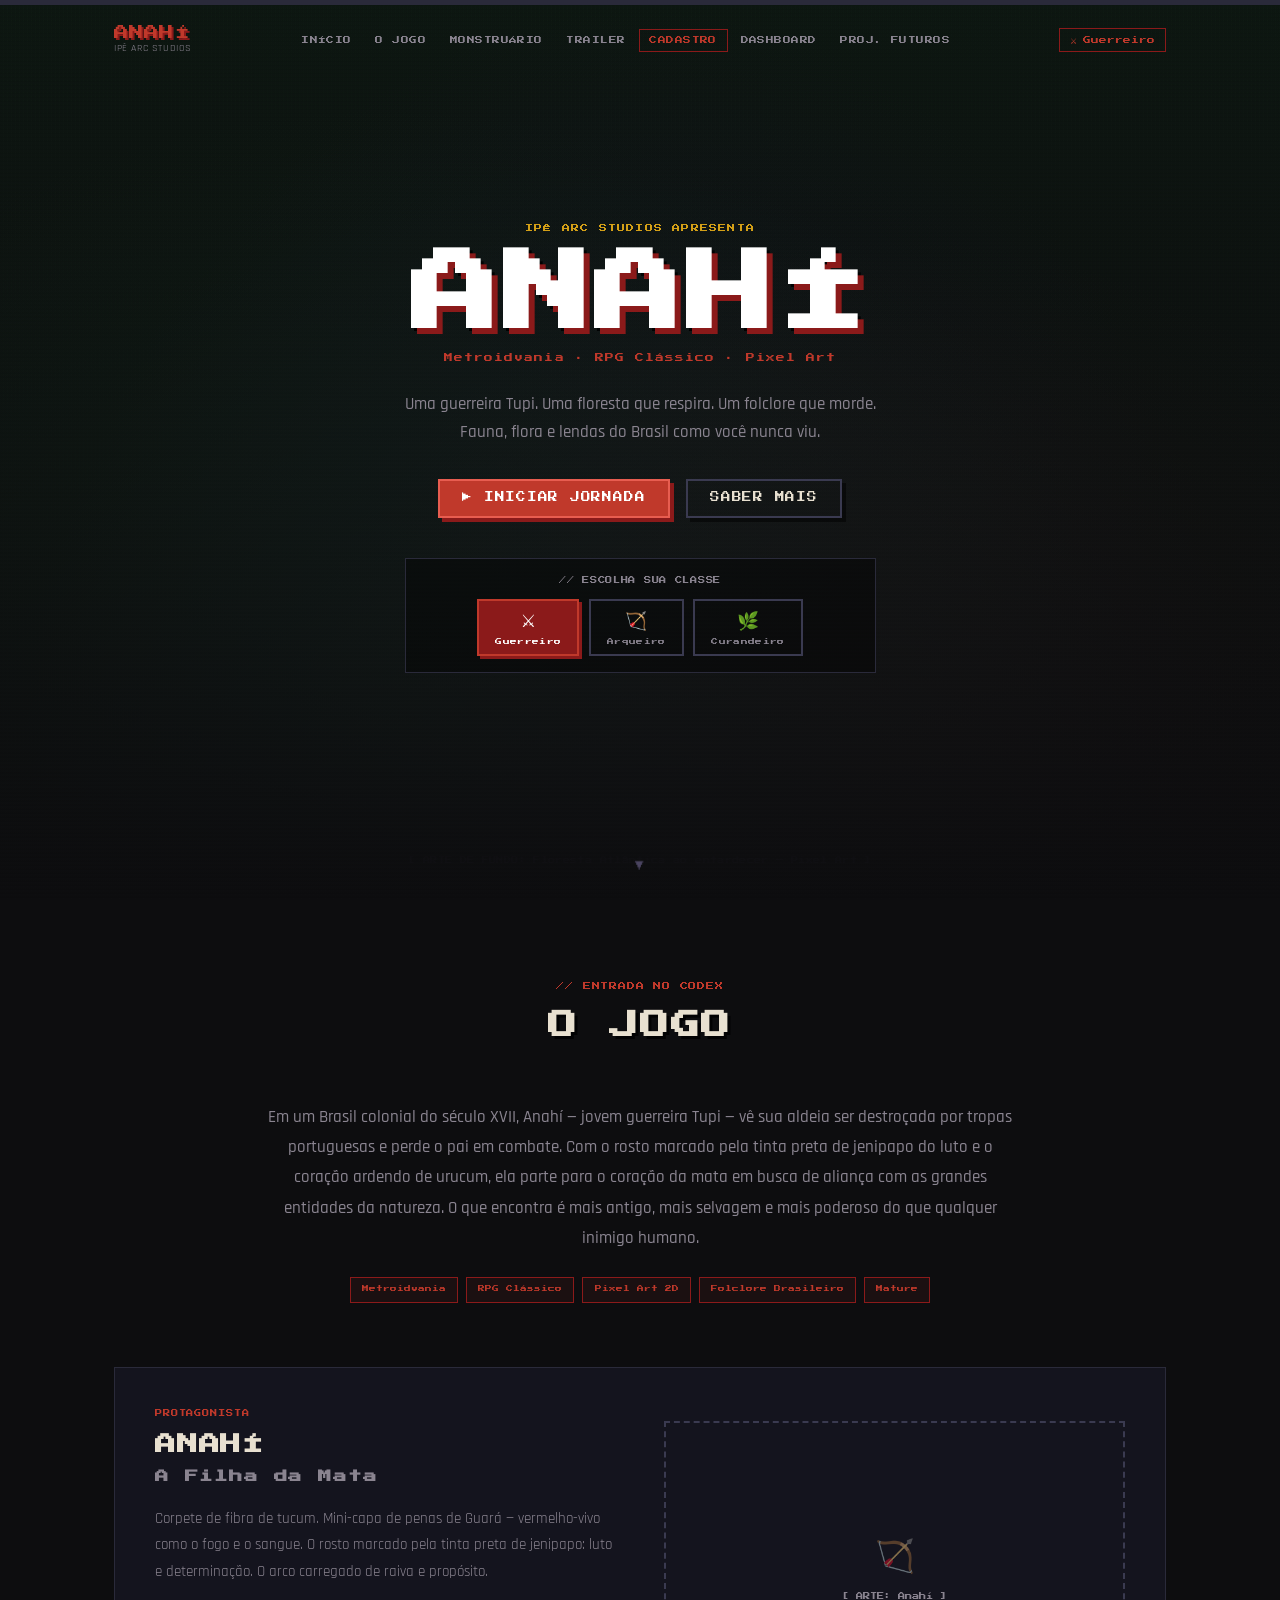
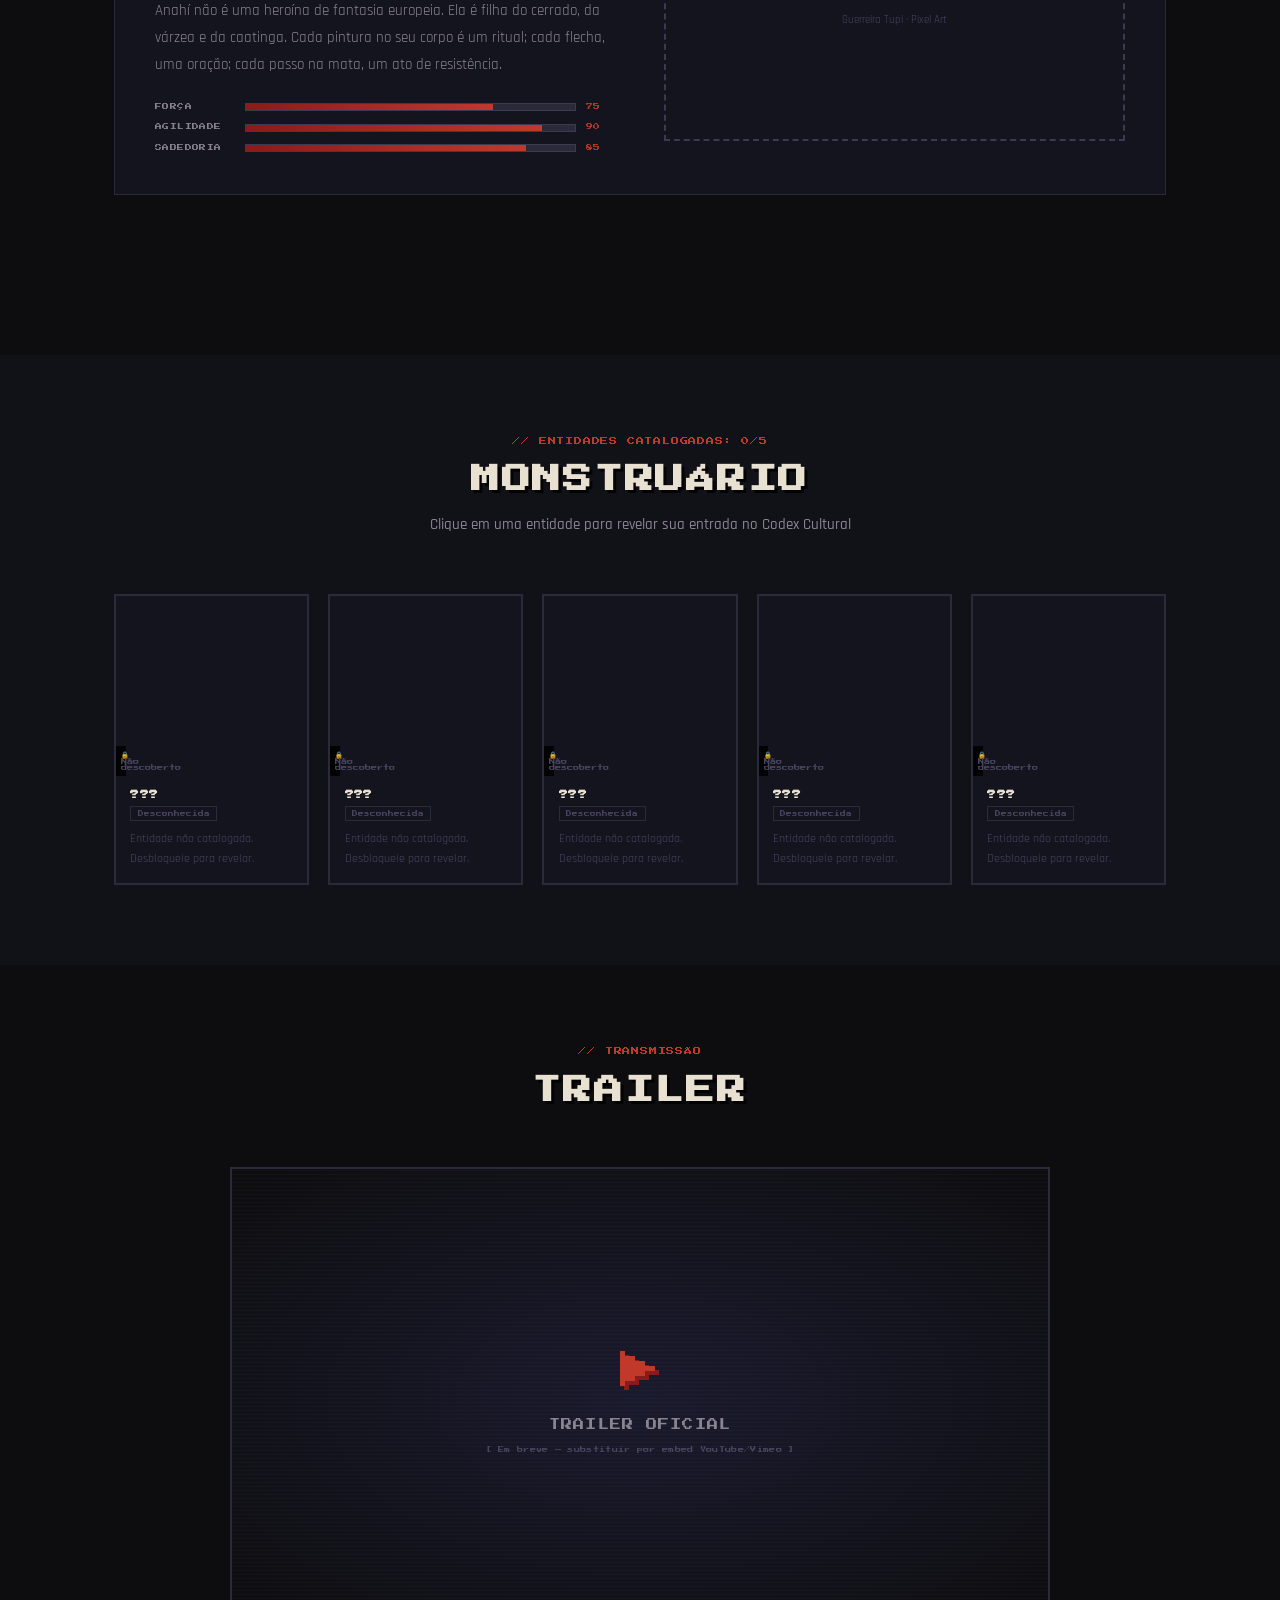
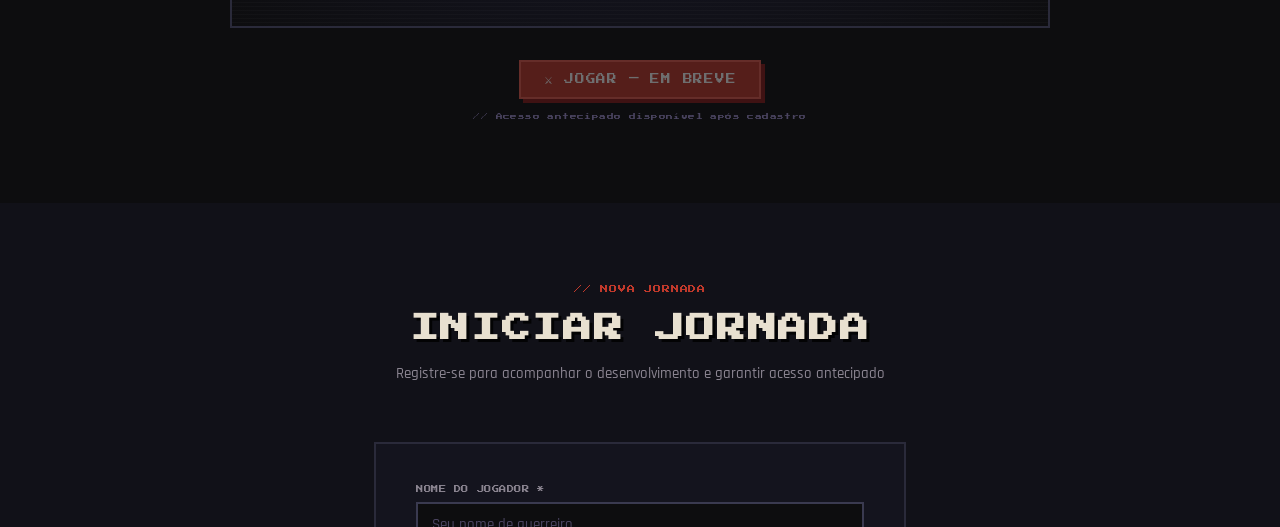
==== commit 6abfad07: "Refactor code structure for improved readability and maintainability" ====
--- a/index.html
+++ b/index.html
@@ -1,683 +1,12 @@
 <!DOCTYPE html>
-<html lang="pt-BR" data-class="guerreiro">
+<html lang="pt-BR">
 <head>
   <meta charset="UTF-8">
   <meta name="viewport" content="width=device-width, initial-scale=1.0">
-  <meta name="description" content="Anahí — Metroidvania pixel art brasileiro. Fauna, flora e folclore tratados com respeito. Ipê Arc Studios.">
-  <title>Anahí — Ipê Arc Studios</title>
-  <link rel="preconnect" href="https://fonts.googleapis.com">
-  <link rel="preconnect" href="https://fonts.gstatic.com" crossorigin>
-  <link href="https://fonts.googleapis.com/css2?family=Press+Start+2P&family=Rajdhani:wght@400;500;600;700&display=swap" rel="stylesheet">
-  <link rel="stylesheet" href="./styles/style.css">
-  <!-- Nota: requires HTTP server (VS Code Live Server) for ES modules -->
-  <script type="module" src="./script/main.js"></script>
+  <meta http-equiv="refresh" content="0; url=./frontend/index.html">
+  <title>SiteArcStudios</title>
 </head>
 <body>
-
-  <!-- Toast container for system messages -->
-  <div id="toast-container" aria-live="polite" aria-atomic="false"></div>
-
-  <!-- Journey / XP Bar (fixed, very top) -->
-  <div id="journey-wrap" role="progressbar" aria-label="Progresso da Jornada" aria-valuemin="0" aria-valuemax="100" aria-valuenow="0">
-    <div id="journey-fill"></div>
-    <span id="journey-label" class="sr-only">Jornada: 0%</span>
-  </div>
-
-  <!-- Navigation -->
-  <header id="navbar" role="banner">
-    <nav class="nav-inner" aria-label="Navegação principal">
-      <a href="#inicio" class="nav-logo" aria-label="Início — Anahí, Ipê Arc Studios">
-        <span class="nav-logo__title">ANAHÍ</span>
-        <span class="nav-logo__studio">Ipê Arc Studios</span>
-      </a>
-
-      <button id="nav-toggle" class="nav-toggle" aria-expanded="false" aria-controls="nav-links" aria-label="Abrir menu de navegação">
-        <span aria-hidden="true"></span>
-        <span aria-hidden="true"></span>
-        <span aria-hidden="true"></span>
-      </button>
-
-      <ul id="nav-links" class="nav-links" role="list">
-        <li><a href="#inicio" class="nav-link">Início</a></li>
-        <li><a href="#o-jogo" class="nav-link">O Jogo</a></li>
-        <li><a href="#monstruario" class="nav-link">Monstruário</a></li>
-        <li><a href="#trailer" class="nav-link">Trailer</a></li>
-        <li><a href="#cadastro" class="nav-link nav-link--cta">Cadastro</a></li>
-        <li><a href="#dashboard" class="nav-link">Dashboard</a></li>
-        <li><a href="#projetos-futuros" class="nav-link">Proj. Futuros</a></li>
-      </ul>
-
-      <div id="class-indicator" class="class-indicator" aria-label="Classe selecionada">
-        <span id="class-indicator-icon" aria-hidden="true">⚔</span>
-        <span id="class-indicator-name">Guerreiro</span>
-      </div>
-    </nav>
-  </header>
-
-  <main>
-
-    <!-- ===================================
-         1. HERÓI / INÍCIO
-    =================================== -->
-    <section id="inicio" class="section section--hero" aria-labelledby="hero-title">
-
-      <div class="hero-bg" aria-hidden="true">
-        <div class="hero-bg__art">
-          <!-- Substituir por imagem real: arte de fundo da floresta em pixel art -->
-          <span class="placeholder-art-label">[ ARTE DE FUNDO: Floresta Atlântica ao entardecer — Pixel Art ]</span>
-        </div>
-        <div class="hero-bg__gradient"></div>
-        <div class="hero-bg__scanlines"></div>
-      </div>
-
-      <div class="hero-content">
-        <p class="hero-eyebrow">Ipê Arc Studios apresenta</p>
-        <h1 id="hero-title" class="hero-title">ANAHÍ</h1>
-        <p class="hero-subtitle">Metroidvania · RPG Clássico · Pixel Art</p>
-        <p class="hero-desc">
-          Uma guerreira Tupi. Uma floresta que respira. Um folclore que morde.<br>
-          Fauna, flora e lendas do Brasil como você nunca viu.
-        </p>
-        <div class="hero-ctas">
-          <a href="#cadastro" class="btn btn--primary">▶ Iniciar Jornada</a>
-          <a href="#o-jogo" class="btn btn--ghost">Saber Mais</a>
-        </div>
-
-        <!-- Quick class selector in hero -->
-        <div class="hero-class-pick">
-          <p class="class-pick__label" id="class-pick-label">// ESCOLHA SUA CLASSE</p>
-          <div class="class-pick__buttons" role="group" aria-labelledby="class-pick-label">
-            <button class="class-btn active" data-class="guerreiro" aria-pressed="true">
-              <span class="class-btn__icon" aria-hidden="true">⚔</span>
-              <span class="class-btn__name">Guerreiro</span>
-            </button>
-            <button class="class-btn" data-class="arqueiro" aria-pressed="false">
-              <span class="class-btn__icon" aria-hidden="true">🏹</span>
-              <span class="class-btn__name">Arqueiro</span>
-            </button>
-            <button class="class-btn" data-class="curandeiro" aria-pressed="false">
-              <span class="class-btn__icon" aria-hidden="true">🌿</span>
-              <span class="class-btn__name">Curandeiro</span>
-            </button>
-          </div>
-        </div>
-      </div>
-
-      <div class="scroll-indicator" aria-hidden="true">
-        <span class="scroll-indicator__arrow">▼</span>
-      </div>
-    </section>
-
-    <!-- ===================================
-         2. O JOGO
-    =================================== -->
-    <section id="o-jogo" class="section" aria-labelledby="ojogo-title">
-      <div class="section-inner">
-
-        <header class="section-header">
-          <p class="section-eyebrow">// ENTRADA NO CODEX</p>
-          <h2 id="ojogo-title" class="section-title">O JOGO</h2>
-        </header>
-
-        <!-- Pitch -->
-        <div class="pitch-block">
-          <p class="pitch-text">
-            Em um Brasil colonial do século XVII, Anahí — jovem guerreira Tupi — vê sua aldeia ser destroçada por tropas portuguesas e perde o pai em combate. Com o rosto marcado pela tinta preta de jenipapo do luto e o coração ardendo de urucum, ela parte para o coração da mata em busca de aliança com as grandes entidades da natureza. O que encontra é mais antigo, mais selvagem e mais poderoso do que qualquer inimigo humano.
-          </p>
-          <div class="genre-tags" aria-label="Gêneros do jogo">
-            <span class="tag">Metroidvania</span>
-            <span class="tag">RPG Clássico</span>
-            <span class="tag">Pixel Art 2D</span>
-            <span class="tag">Folclore Brasileiro</span>
-            <span class="tag">Mature</span>
-          </div>
-        </div>
-
-        <!-- Protagonista -->
-        <div class="feature-block feature-block--right" id="protagonista">
-          <div class="feature-block__media">
-            <div class="img-placeholder" role="img" aria-label="Imagem em breve: Anahí, protagonista — Pixel Art">
-              <span class="img-placeholder__icon">🏹</span>
-              <span class="img-placeholder__label">[ ARTE: Anahí ]</span>
-              <span class="img-placeholder__sub">Guerreira Tupi · Pixel Art</span>
-            </div>
-          </div>
-          <div class="feature-block__content">
-            <p class="feature-eyebrow">PROTAGONISTA</p>
-            <h3 class="feature-title">ANAHÍ<br><small class="feature-subtitle">A Filha da Mata</small></h3>
-            <p class="feature-text">
-              Corpete de fibra de tucum. Mini-capa de penas de Guará — vermelho-vivo como o fogo e o sangue. O rosto marcado pela tinta preta de jenipapo: luto e determinação. O arco carregado de raiva e propósito.
-            </p>
-            <p class="feature-text">
-              Anahí não é uma heroína de fantasia europeia. Ela é filha do cerrado, da várzea e da caatinga. Cada pintura no seu corpo é um ritual; cada flecha, uma oração; cada passo na mata, um ato de resistência.
-            </p>
-            <ul class="stat-list" aria-label="Atributos da protagonista">
-              <li class="stat-item">
-                <span class="stat-label">FORÇA</span>
-                <div class="stat-bar" aria-label="Força: 75%"><div class="stat-fill" style="--val: 75%"></div></div>
-                <span class="stat-val" aria-hidden="true">75</span>
-              </li>
-              <li class="stat-item">
-                <span class="stat-label">AGILIDADE</span>
-                <div class="stat-bar" aria-label="Agilidade: 90%"><div class="stat-fill" style="--val: 90%"></div></div>
-                <span class="stat-val" aria-hidden="true">90</span>
-              </li>
-              <li class="stat-item">
-                <span class="stat-label">SABEDORIA</span>
-                <div class="stat-bar" aria-label="Sabedoria: 85%"><div class="stat-fill" style="--val: 85%"></div></div>
-                <span class="stat-val" aria-hidden="true">85</span>
-              </li>
-            </ul>
-          </div>
-        </div>
-
-        <!-- Biomas -->
-        <div class="biomes-block">
-          <h3 class="subsection-title">// OS BIOMAS</h3>
-          <div class="biomes-grid">
-            <article class="biome-card" aria-label="Mata Atlântica">
-              <div class="biome-card__img img-placeholder" role="img" aria-label="Imagem em breve: Mata Atlântica — Pixel Art">
-                <span class="img-placeholder__icon">🌳</span>
-                <span class="img-placeholder__label">[ ARTE: Mata Atlântica ]</span>
-              </div>
-              <div class="biome-card__content">
-                <h4 class="biome-card__name">MATA ATLÂNTICA</h4>
-                <p class="biome-card__desc">Sombria, úmida e viva. Caminhos que se fecham atrás de você. Criaturas que existem apenas nas histórias dos mais velhos — até você encontrá-las.</p>
-                <ul class="biome-tags" aria-label="Características do bioma">
-                  <li>Densa vegetação</li>
-                  <li>Plataformas orgânicas</li>
-                  <li>Entidades ancestrais</li>
-                </ul>
-              </div>
-            </article>
-            <article class="biome-card" aria-label="Caatinga">
-              <div class="biome-card__img img-placeholder" role="img" aria-label="Imagem em breve: Caatinga — Pixel Art">
-                <span class="img-placeholder__icon">🌵</span>
-                <span class="img-placeholder__label">[ ARTE: Caatinga ]</span>
-              </div>
-              <div class="biome-card__content">
-                <h4 class="biome-card__name">CAATINGA</h4>
-                <p class="biome-card__desc">Árida e implacável. O sol racha a terra. O silêncio dói. Aqui, sobreviver já é uma forma de resistência — e os mortos nem sempre ficam quietos.</p>
-                <ul class="biome-tags" aria-label="Características do bioma">
-                  <li>Terreno hostil</li>
-                  <li>Puzzles ambientais</li>
-                  <li>Espíritos errantes</li>
-                </ul>
-              </div>
-            </article>
-          </div>
-        </div>
-
-        <!-- Classes de Jogo -->
-        <div class="classes-block" id="classes-section">
-          <h3 class="subsection-title">// CLASSES DE JOGO</h3>
-          <div class="classes-grid">
-
-            <article class="class-card" data-class="guerreiro" tabindex="0" role="button" aria-label="Selecionar classe: Guerreiro">
-              <div class="class-card__header">
-                <span class="class-card__icon" aria-hidden="true">⚔</span>
-                <h4 class="class-card__name">GUERREIRO</h4>
-              </div>
-              <div class="class-card__img img-placeholder" role="img" aria-label="Imagem em breve: Guerreiro Pixel Art">
-                <span class="img-placeholder__label">[ ARTE: Guerreiro ]</span>
-              </div>
-              <p class="class-card__desc">Combate corpo-a-corpo feroz. Alta resistência, baixa mobilidade. Domina o campo de batalha com machadinha e borduna. Marcado pelo urucum da raiva.</p>
-              <ul class="class-stats" aria-label="Atributos do Guerreiro">
-                <li><span class="cs-label">FOR</span><div class="mini-bar"><div class="mini-fill" style="--val:95%"></div></div></li>
-                <li><span class="cs-label">AGI</span><div class="mini-bar"><div class="mini-fill" style="--val:55%"></div></div></li>
-                <li><span class="cs-label">SAB</span><div class="mini-bar"><div class="mini-fill" style="--val:40%"></div></div></li>
-              </ul>
-              <button class="btn btn--class btn--full" data-class="guerreiro">ESCOLHER CLASSE</button>
-            </article>
-
-            <article class="class-card" data-class="arqueiro" tabindex="0" role="button" aria-label="Selecionar classe: Arqueiro">
-              <div class="class-card__header">
-                <span class="class-card__icon" aria-hidden="true">🏹</span>
-                <h4 class="class-card__name">ARQUEIRO</h4>
-              </div>
-              <div class="class-card__img img-placeholder" role="img" aria-label="Imagem em breve: Arqueiro Pixel Art">
-                <span class="img-placeholder__label">[ ARTE: Arqueiro ]</span>
-              </div>
-              <p class="class-card__desc">Ataque à distância e armadilhas. Alta mobilidade e precisão. Usa o ambiente a seu favor. O arco como extensão da alma — cada flecha é um voto.</p>
-              <ul class="class-stats" aria-label="Atributos do Arqueiro">
-                <li><span class="cs-label">FOR</span><div class="mini-bar"><div class="mini-fill" style="--val:50%"></div></div></li>
-                <li><span class="cs-label">AGI</span><div class="mini-bar"><div class="mini-fill" style="--val:95%"></div></div></li>
-                <li><span class="cs-label">SAB</span><div class="mini-bar"><div class="mini-fill" style="--val:65%"></div></div></li>
-              </ul>
-              <button class="btn btn--class btn--full" data-class="arqueiro">ESCOLHER CLASSE</button>
-            </article>
-
-            <article class="class-card" data-class="curandeiro" tabindex="0" role="button" aria-label="Selecionar classe: Curandeiro">
-              <div class="class-card__header">
-                <span class="class-card__icon" aria-hidden="true">🌿</span>
-                <h4 class="class-card__name">CURANDEIRO</h4>
-              </div>
-              <div class="class-card__img img-placeholder" role="img" aria-label="Imagem em breve: Curandeiro Pixel Art">
-                <span class="img-placeholder__label">[ ARTE: Curandeiro ]</span>
-              </div>
-              <p class="class-card__desc">Magia da floresta e cura. Controla raízes e venenos ancestrais. Fraco em combate direto, indestrutível na sabedoria das plantas e dos rituais sagrados.</p>
-              <ul class="class-stats" aria-label="Atributos do Curandeiro">
-                <li><span class="cs-label">FOR</span><div class="mini-bar"><div class="mini-fill" style="--val:35%"></div></div></li>
-                <li><span class="cs-label">AGI</span><div class="mini-bar"><div class="mini-fill" style="--val:65%"></div></div></li>
-                <li><span class="cs-label">SAB</span><div class="mini-bar"><div class="mini-fill" style="--val:95%"></div></div></li>
-              </ul>
-              <button class="btn btn--class btn--full" data-class="curandeiro">ESCOLHER CLASSE</button>
-            </article>
-
-          </div>
-        </div>
-
-        <!-- Codex Cultural -->
-        <div class="codex-promo">
-          <div class="codex-promo__icon" aria-hidden="true">📖</div>
-          <div class="codex-promo__content">
-            <h3 class="codex-promo__title">CODEX CULTURAL</h3>
-            <p class="codex-promo__desc">
-              Cada criatura derrotada, planta coletada e entidade encontrada é registrada no Codex — uma enciclopédia viva da biodiversidade e do folclore brasileiro. Fontes reais, pesquisa séria, zero fantasia eurocêntrica.
-            </p>
-            <div class="codex-sample" aria-label="Exemplos de entradas no Codex">
-              <span class="codex-entry-tag">🦜 Arara-azul</span>
-              <span class="codex-entry-tag">🌵 Mandacaru</span>
-              <span class="codex-entry-tag">🐊 Jacaré-açu</span>
-              <span class="codex-entry-tag codex-entry-tag--locked" aria-label="Entrada bloqueada">🔒 ???</span>
-              <span class="codex-entry-tag codex-entry-tag--locked" aria-label="Entrada bloqueada">🔒 ???</span>
-            </div>
-          </div>
-        </div>
-
-      </div>
-    </section>
-
-    <!-- ===================================
-         3. MONSTRUÁRIO
-    =================================== -->
-    <section id="monstruario" class="section section--alt" aria-labelledby="bestiary-title">
-      <div class="section-inner">
-
-        <header class="section-header">
-          <p class="section-eyebrow">// ENTIDADES CATALOGADAS: <span id="codex-count">0</span>/5</p>
-          <h2 id="bestiary-title" class="section-title">MONSTRUÁRIO</h2>
-          <p class="section-desc">Clique em uma entidade para revelar sua entrada no Codex Cultural</p>
-        </header>
-
-        <div class="bestiary-grid" role="list">
-
-          <div class="monster-card locked" data-monster="cuca" role="listitem">
-            <button class="monster-card__inner" aria-label="Entidade desconhecida — clique para revelar no Codex">
-              <div class="monster-card__image">
-                <div class="monster-img-wrap">
-                  <!-- Silhueta bloqueada -->
-                  <div class="monster-silhouette" aria-hidden="true">
-                    <span class="silhouette-q">?</span>
-                  </div>
-                  <!-- Arte revelada (substituir placeholder por imagem real) -->
-                  <div class="monster-reveal-img img-placeholder" aria-label="Imagem em breve: Cuca">
-                    <span class="img-placeholder__label">[ ARTE: Cuca ]</span>
-                  </div>
-                </div>
-                <div class="monster-lock-badge" aria-hidden="true">🔒 Não descoberto</div>
-              </div>
-              <div class="monster-card__info">
-                <h3 class="monster-name">???</h3>
-                <span class="monster-biome">Desconhecida</span>
-                <p class="monster-desc">Entidade não catalogada.<br>Desbloqueie para revelar.</p>
-              </div>
-            </button>
-          </div>
-
-          <div class="monster-card locked" data-monster="saci" role="listitem">
-            <button class="monster-card__inner" aria-label="Entidade desconhecida — clique para revelar no Codex">
-              <div class="monster-card__image">
-                <div class="monster-img-wrap">
-                  <div class="monster-silhouette" aria-hidden="true"><span class="silhouette-q">?</span></div>
-                  <div class="monster-reveal-img img-placeholder" aria-label="Imagem em breve: Saci-Pererê">
-                    <span class="img-placeholder__label">[ ARTE: Saci-Pererê ]</span>
-                  </div>
-                </div>
-                <div class="monster-lock-badge" aria-hidden="true">🔒 Não descoberto</div>
-              </div>
-              <div class="monster-card__info">
-                <h3 class="monster-name">???</h3>
-                <span class="monster-biome">Desconhecida</span>
-                <p class="monster-desc">Entidade não catalogada.<br>Desbloqueie para revelar.</p>
-              </div>
-            </button>
-          </div>
-
-          <div class="monster-card locked" data-monster="curupira" role="listitem">
-            <button class="monster-card__inner" aria-label="Entidade desconhecida — clique para revelar no Codex">
-              <div class="monster-card__image">
-                <div class="monster-img-wrap">
-                  <div class="monster-silhouette" aria-hidden="true"><span class="silhouette-q">?</span></div>
-                  <div class="monster-reveal-img img-placeholder" aria-label="Imagem em breve: Curupira">
-                    <span class="img-placeholder__label">[ ARTE: Curupira ]</span>
-                  </div>
-                </div>
-                <div class="monster-lock-badge" aria-hidden="true">🔒 Não descoberto</div>
-              </div>
-              <div class="monster-card__info">
-                <h3 class="monster-name">???</h3>
-                <span class="monster-biome">Desconhecida</span>
-                <p class="monster-desc">Entidade não catalogada.<br>Desbloqueie para revelar.</p>
-              </div>
-            </button>
-          </div>
-
-          <div class="monster-card locked" data-monster="boitata" role="listitem">
-            <button class="monster-card__inner" aria-label="Entidade desconhecida — clique para revelar no Codex">
-              <div class="monster-card__image">
-                <div class="monster-img-wrap">
-                  <div class="monster-silhouette" aria-hidden="true"><span class="silhouette-q">?</span></div>
-                  <div class="monster-reveal-img img-placeholder" aria-label="Imagem em breve: Boitatá">
-                    <span class="img-placeholder__label">[ ARTE: Boitatá ]</span>
-                  </div>
-                </div>
-                <div class="monster-lock-badge" aria-hidden="true">🔒 Não descoberto</div>
-              </div>
-              <div class="monster-card__info">
-                <h3 class="monster-name">???</h3>
-                <span class="monster-biome">Desconhecida</span>
-                <p class="monster-desc">Entidade não catalogada.<br>Desbloqueie para revelar.</p>
-              </div>
-            </button>
-          </div>
-
-          <div class="monster-card locked" data-monster="corpo-seco" role="listitem">
-            <button class="monster-card__inner" aria-label="Entidade desconhecida — clique para revelar no Codex">
-              <div class="monster-card__image">
-                <div class="monster-img-wrap">
-                  <div class="monster-silhouette" aria-hidden="true"><span class="silhouette-q">?</span></div>
-                  <div class="monster-reveal-img img-placeholder" aria-label="Imagem em breve: Corpo Seco">
-                    <span class="img-placeholder__label">[ ARTE: Corpo Seco ]</span>
-                  </div>
-                </div>
-                <div class="monster-lock-badge" aria-hidden="true">🔒 Não descoberto</div>
-              </div>
-              <div class="monster-card__info">
-                <h3 class="monster-name">???</h3>
-                <span class="monster-biome">Desconhecida</span>
-                <p class="monster-desc">Entidade não catalogada.<br>Desbloqueie para revelar.</p>
-              </div>
-            </button>
-          </div>
-
-        </div><!-- .bestiary-grid -->
-      </div>
-    </section>
-
-    <!-- ===================================
-         4. TRAILER / JOGO
-    =================================== -->
-    <section id="trailer" class="section" aria-labelledby="trailer-title">
-      <div class="section-inner">
-        <header class="section-header">
-          <p class="section-eyebrow">// TRANSMISSÃO</p>
-          <h2 id="trailer-title" class="section-title">TRAILER</h2>
-        </header>
-        <div class="video-container">
-          <!--
-            Para embedar trailer real, substitua a div abaixo por:
-            <iframe width="100%" height="100%"
-              src="https://www.youtube.com/embed/SEU_VIDEO_ID"
-              title="Trailer oficial Anahí"
-              frameborder="0" allowfullscreen></iframe>
-          -->
-          <div class="video-placeholder" role="img" aria-label="Vídeo em breve: Trailer oficial de Anahí">
-            <div class="video-placeholder__inner">
-              <div class="play-icon" aria-hidden="true">▶</div>
-              <p class="video-placeholder__title">TRAILER OFICIAL</p>
-              <p class="video-placeholder__sub">[ Em breve — substituir por embed YouTube/Vimeo ]</p>
-            </div>
-          </div>
-        </div>
-        <div class="trailer-cta">
-          <button class="btn btn--primary" disabled aria-disabled="true">
-            ⚔ JOGAR — EM BREVE
-          </button>
-          <p class="trailer-hint">// Acesso antecipado disponível após cadastro</p>
-        </div>
-      </div>
-    </section>
-
-    <!-- ===================================
-         5. CADASTRO
-    =================================== -->
-    <section id="cadastro" class="section section--alt" aria-labelledby="cadastro-title">
-      <div class="section-inner section-inner--narrow">
-        <header class="section-header">
-          <p class="section-eyebrow">// NOVA JORNADA</p>
-          <h2 id="cadastro-title" class="section-title">INICIAR JORNADA</h2>
-          <p class="section-desc">Registre-se para acompanhar o desenvolvimento e garantir acesso antecipado</p>
-        </header>
-
-        <form id="cadastro-form" class="pixel-form" novalidate aria-label="Formulário de cadastro">
-          <div class="form-group">
-            <label for="reg-name" class="form-label">NOME DO JOGADOR *</label>
-            <input type="text" id="reg-name" name="name" class="form-input"
-              placeholder="Seu nome de guerreiro"
-              autocomplete="name" required aria-required="true"
-              aria-describedby="reg-name-error">
-            <span class="form-error" id="reg-name-error" role="alert"></span>
-          </div>
-
-          <div class="form-group">
-            <label for="reg-email" class="form-label">E-MAIL *</label>
-            <input type="email" id="reg-email" name="email" class="form-input"
-              placeholder="email@exemplo.com"
-              autocomplete="email" required aria-required="true"
-              aria-describedby="reg-email-error">
-            <span class="form-error" id="reg-email-error" role="alert"></span>
-          </div>
-
-          <div class="form-group">
-            <label for="reg-phone" class="form-label">NÚMERO (Opcional)</label>
-            <input type="tel" id="reg-phone" name="phone" class="form-input"
-              placeholder="(00) 00000-0000"
-              autocomplete="tel"
-              aria-describedby="reg-phone-hint reg-phone-error">
-            <span id="reg-phone-hint" class="form-hint">Formato: (00) 00000-0000</span>
-            <span class="form-error" id="reg-phone-error" role="alert"></span>
-          </div>
-
-          <div class="form-group">
-            <label for="reg-birth" class="form-label">DATA DE NASCIMENTO *</label>
-            <input type="date" id="reg-birth" name="birth" class="form-input"
-              required aria-required="true"
-              aria-describedby="reg-birth-error">
-            <span class="form-error" id="reg-birth-error" role="alert"></span>
-          </div>
-
-          <div class="form-group">
-            <p class="form-label" id="class-radio-label">CLASSE INICIAL</p>
-            <div class="form-class-radios" role="group" aria-labelledby="class-radio-label">
-              <label class="class-radio">
-                <input type="radio" name="reg-class" value="guerreiro" checked>
-                <span class="class-radio__display">⚔ Guerreiro</span>
-              </label>
-              <label class="class-radio">
-                <input type="radio" name="reg-class" value="arqueiro">
-                <span class="class-radio__display">🏹 Arqueiro</span>
-              </label>
-              <label class="class-radio">
-                <input type="radio" name="reg-class" value="curandeiro">
-                <span class="class-radio__display">🌿 Curandeiro</span>
-              </label>
-            </div>
-          </div>
-
-          <button type="submit" class="btn btn--primary btn--full btn--lg">
-            ▶ INICIAR NOVA JORNADA
-          </button>
-        </form>
-      </div>
-    </section>
-
-    <!-- ===================================
-         6. DASHBOARD
-    =================================== -->
-    <section id="dashboard" class="section" aria-labelledby="dashboard-title">
-      <div class="section-inner">
-        <header class="section-header">
-          <p class="section-eyebrow">// PAINEL DO JOGADOR</p>
-          <h2 id="dashboard-title" class="section-title">DASHBOARD</h2>
-        </header>
-
-        <!-- Estado: Deslogado -->
-        <div id="dashboard-out" class="dashboard-panel">
-          <div class="login-box pixel-form">
-            <p class="login-box__title">// CONTINUAR JORNADA</p>
-            <div class="form-group">
-              <label for="login-email" class="form-label">E-MAIL</label>
-              <input type="email" id="login-email" name="login-email" class="form-input"
-                placeholder="email@exemplo.com"
-                autocomplete="email" required aria-required="true"
-                aria-describedby="login-email-error">
-              <span class="form-error" id="login-email-error" role="alert"></span>
-            </div>
-            <div class="form-group">
-              <label for="login-pass" class="form-label">SENHA (simulada)</label>
-              <input type="password" id="login-pass" name="login-pass" class="form-input"
-                placeholder="Qualquer senha"
-                autocomplete="current-password">
-            </div>
-            <button id="login-btn" class="btn btn--primary btn--full">▶ ENTRAR</button>
-            <p class="login-box__hint">
-              Sem cadastro? <a href="#cadastro" class="link">Iniciar Jornada</a>
-            </p>
-          </div>
-        </div>
-
-        <!-- Estado: Logado -->
-        <div id="dashboard-in" class="dashboard-panel" hidden aria-live="polite">
-          <div class="player-card">
-            <div class="player-card__avatar" id="player-avatar" aria-hidden="true">⚔</div>
-            <div class="player-card__info">
-              <h3 class="player-name" id="player-display-name">Jogador</h3>
-              <span class="player-class-tag" id="player-display-class">Guerreiro</span>
-              <div class="player-journey">
-                <span class="player-journey__label">JORNADA</span>
-                <div class="player-journey__bar" role="progressbar" aria-label="Progresso da jornada" aria-valuemin="0" aria-valuemax="100">
-                  <div class="player-journey__fill" id="dashboard-journey-fill"></div>
-                </div>
-                <span class="player-journey__pct" id="dashboard-journey-pct">0%</span>
-              </div>
-            </div>
-            <button id="logout-btn" class="btn btn--ghost btn--sm">SAIR</button>
-          </div>
-
-          <div class="dashboard-grid">
-            <div class="game-owned-card">
-              <div class="game-owned-card__art img-placeholder" role="img" aria-label="Arte do jogo Anahí">
-                <span class="img-placeholder__label">[ CAPA: Anahí ]</span>
-              </div>
-              <div class="game-owned-card__content">
-                <h3 class="game-owned-card__title">ANAHÍ</h3>
-                <p class="game-owned-card__status">✓ Jogo Adquirido — Acesso Antecipado</p>
-                <p class="game-owned-card__genre">Metroidvania · RPG · Pixel Art</p>
-                <p class="game-owned-card__dev">// Em desenvolvimento — Ipê Arc Studios</p>
-                <button class="btn btn--primary" disabled aria-disabled="true">▶ JOGAR — EM BREVE</button>
-              </div>
-            </div>
-
-            <div class="codex-widget">
-              <h3 class="codex-widget__title">📖 CODEX PESSOAL</h3>
-              <p class="codex-widget__stat">
-                Entradas descobertas: <strong id="codex-count-dashboard">0</strong>/5
-              </p>
-              <div class="codex-widget__bar" role="progressbar" aria-label="Progresso do Codex" aria-valuemin="0" aria-valuemax="5">
-                <div class="codex-widget__fill" id="codex-dashboard-fill"></div>
-              </div>
-              <a href="#monstruario" class="btn btn--ghost btn--sm">→ Ver Monstruário</a>
-            </div>
-          </div>
-        </div>
-
-      </div>
-    </section>
-
-    <!-- ===================================
-         7. PROJETOS FUTUROS (glitch)
-    =================================== -->
-    <section id="projetos-futuros" class="section section--glitch" aria-labelledby="future-title">
-      <div class="glitch-overlay" aria-hidden="true">
-        <div class="scanlines"></div>
-      </div>
-      <div class="section-inner">
-        <div class="glitch-content">
-          <p class="glitch-eyebrow" aria-hidden="true">// ERR0R: ACESSO_N3GADO — C0RPO_SEC0.EXE</p>
-          <h2 id="future-title" class="glitch-title" data-text="PROJETOS FUTUROS">
-            PROJETOS FUTUROS
-          </h2>
-          <div class="terminal-block" aria-label="Log do sistema">
-            <p class="terminal-line"><span class="t-prompt">&gt;</span> sys.load<span class="t-str">("projetos_futuros.dat")</span></p>
-            <p class="terminal-line"><span class="t-err">ERRO:</span> Arquivo corrompido — integridade: <span class="t-err">0%</span></p>
-            <p class="terminal-line"><span class="t-prompt">&gt;</span> tentando recuperar fragmentos<span class="t-blink">_</span></p>
-            <p class="terminal-line t-corrupted" aria-hidden="true">█ ███ ██████ EM BREVE ████ ██████ █</p>
-            <p class="terminal-line"><span class="t-warn">AVISO:</span> Entidade detectada no arquivo. Processo encerrado.</p>
-          </div>
-          <p class="glitch-desc">
-            A entidade conhecida como <strong>Corpo Seco</strong> não permite que o futuro seja revelado.<br>
-            <em>Volte quando a floresta permitir.</em>
-          </p>
-          <div class="coming-soon-box" aria-label="Em breve">
-            <span>// EM BREVE //</span>
-          </div>
-        </div>
-      </div>
-    </section>
-
-  </main>
-
-  <!-- ===================================
-       FOOTER
-  =================================== -->
-  <footer class="site-footer" role="contentinfo">
-    <div class="footer-inner">
-
-      <div class="footer-brand">
-        <p class="footer-logo">IPÊ ARC STUDIOS</p>
-        <p class="footer-tagline">ANAHÍ — Projeto 3F</p>
-        <p class="footer-tagline-sub">Fauna, flora e folclore brasileiros.</p>
-        <a href="https://github.com/PLACEHOLDER_GITHUB_REPO"
-           class="footer-github-link"
-           aria-label="Repositório no GitHub (link placeholder)"
-           target="_blank" rel="noopener noreferrer">
-          <svg width="18" height="18" viewBox="0 0 24 24" fill="currentColor" aria-hidden="true">
-            <path d="M12 0c-6.626 0-12 5.373-12 12 0 5.302 3.438 9.8 8.207 11.387.599.111.793-.261.793-.577v-2.234c-3.338.726-4.033-1.416-4.033-1.416-.546-1.387-1.333-1.756-1.333-1.756-1.089-.745.083-.729.083-.729 1.205.084 1.839 1.237 1.839 1.237 1.07 1.834 2.807 1.304 3.492.997.107-.775.418-1.305.762-1.604-2.665-.305-5.467-1.334-5.467-5.931 0-1.311.469-2.381 1.236-3.221-.124-.303-.535-1.524.117-3.176 0 0 1.008-.322 3.301 1.23.957-.266 1.983-.399 3.003-.404 1.02.005 2.047.138 3.006.404 2.291-1.552 3.297-1.23 3.297-1.23.653 1.653.242 2.874.118 3.176.77.84 1.235 1.911 1.235 3.221 0 4.609-2.807 5.624-5.479 5.921.43.372.823 1.102.823 2.222v3.293c0 .319.192.694.801.576 4.765-1.589 8.199-6.086 8.199-11.386 0-6.627-5.373-12-12-12z"/>
-          </svg>
-          GitHub
-        </a>
-      </div>
-
-      <nav class="footer-nav" aria-label="Links de navegação do rodapé">
-        <p class="footer-nav__title">NAVEGAÇÃO</p>
-        <ul role="list">
-          <li><a href="#inicio">Início</a></li>
-          <li><a href="#o-jogo">O Jogo</a></li>
-          <li><a href="#monstruario">Monstruário</a></li>
-          <li><a href="#trailer">Trailer</a></li>
-          <li><a href="#cadastro">Cadastro</a></li>
-          <li><a href="#projetos-futuros">Projetos Futuros</a></li>
-        </ul>
-      </nav>
-
-      <div class="footer-credits">
-        <p class="footer-credits__title">EQUIPE</p>
-        <ul class="footer-credits__list" role="list">
-          <li>Vítor Camargo</li>
-          <li>Luís Eduardo Carvalho Ferreira</li>
-          <li>Rodrigo Seabra</li>
-          <li>Raphael Savini</li>
-          <li>João Pedro de Melo Naves</li>
-        </ul>
-      </div>
-
-    </div>
-    <div class="footer-bottom">
-      <p>&copy; 2026 Ipê Arc Studios · Anahí (Projeto 3F) · Todos os direitos reservados</p>
-      <p>Jogo em desenvolvimento. Fauna e folclore retratados com respeito às fontes originais.</p>
-    </div>
-  </footer>
-
+  <p>Redirecionando para o front-end em <a href="./frontend/index.html">frontend/index.html</a>.</p>
 </body>
 </html>
